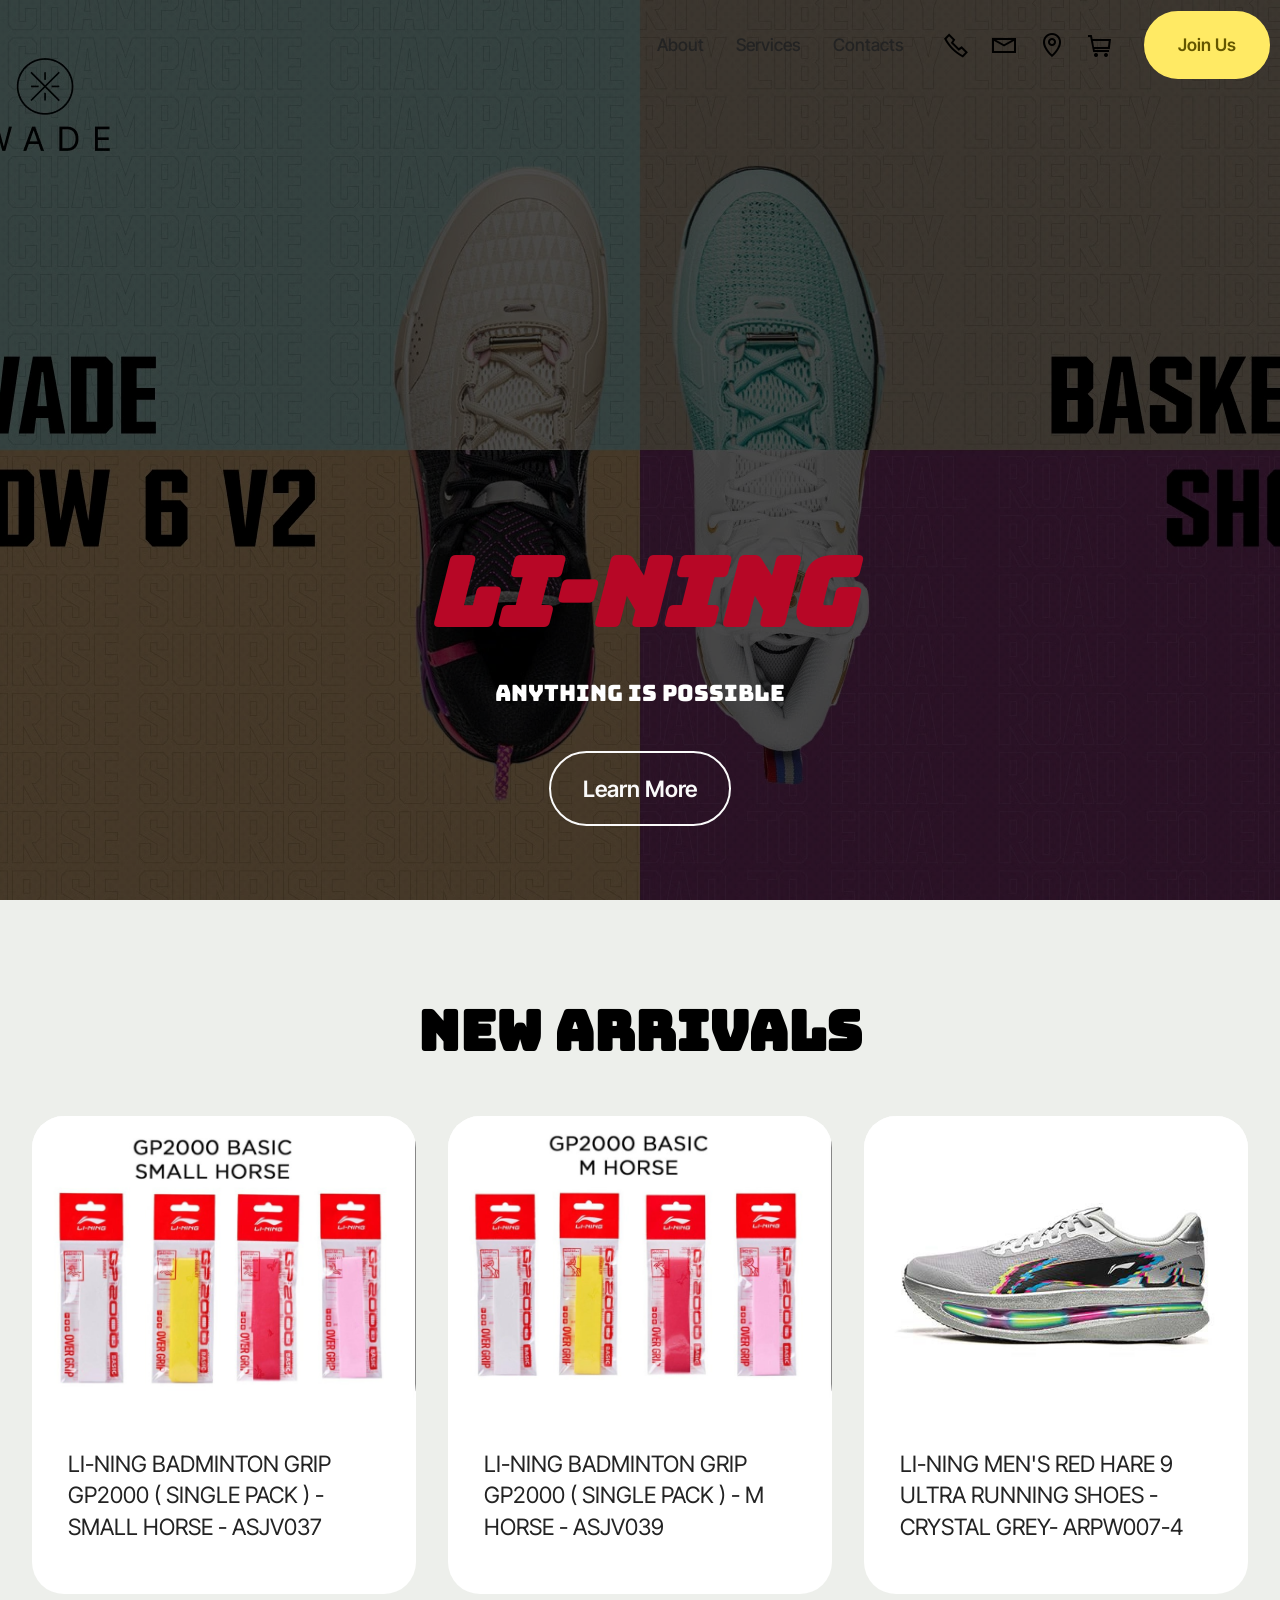
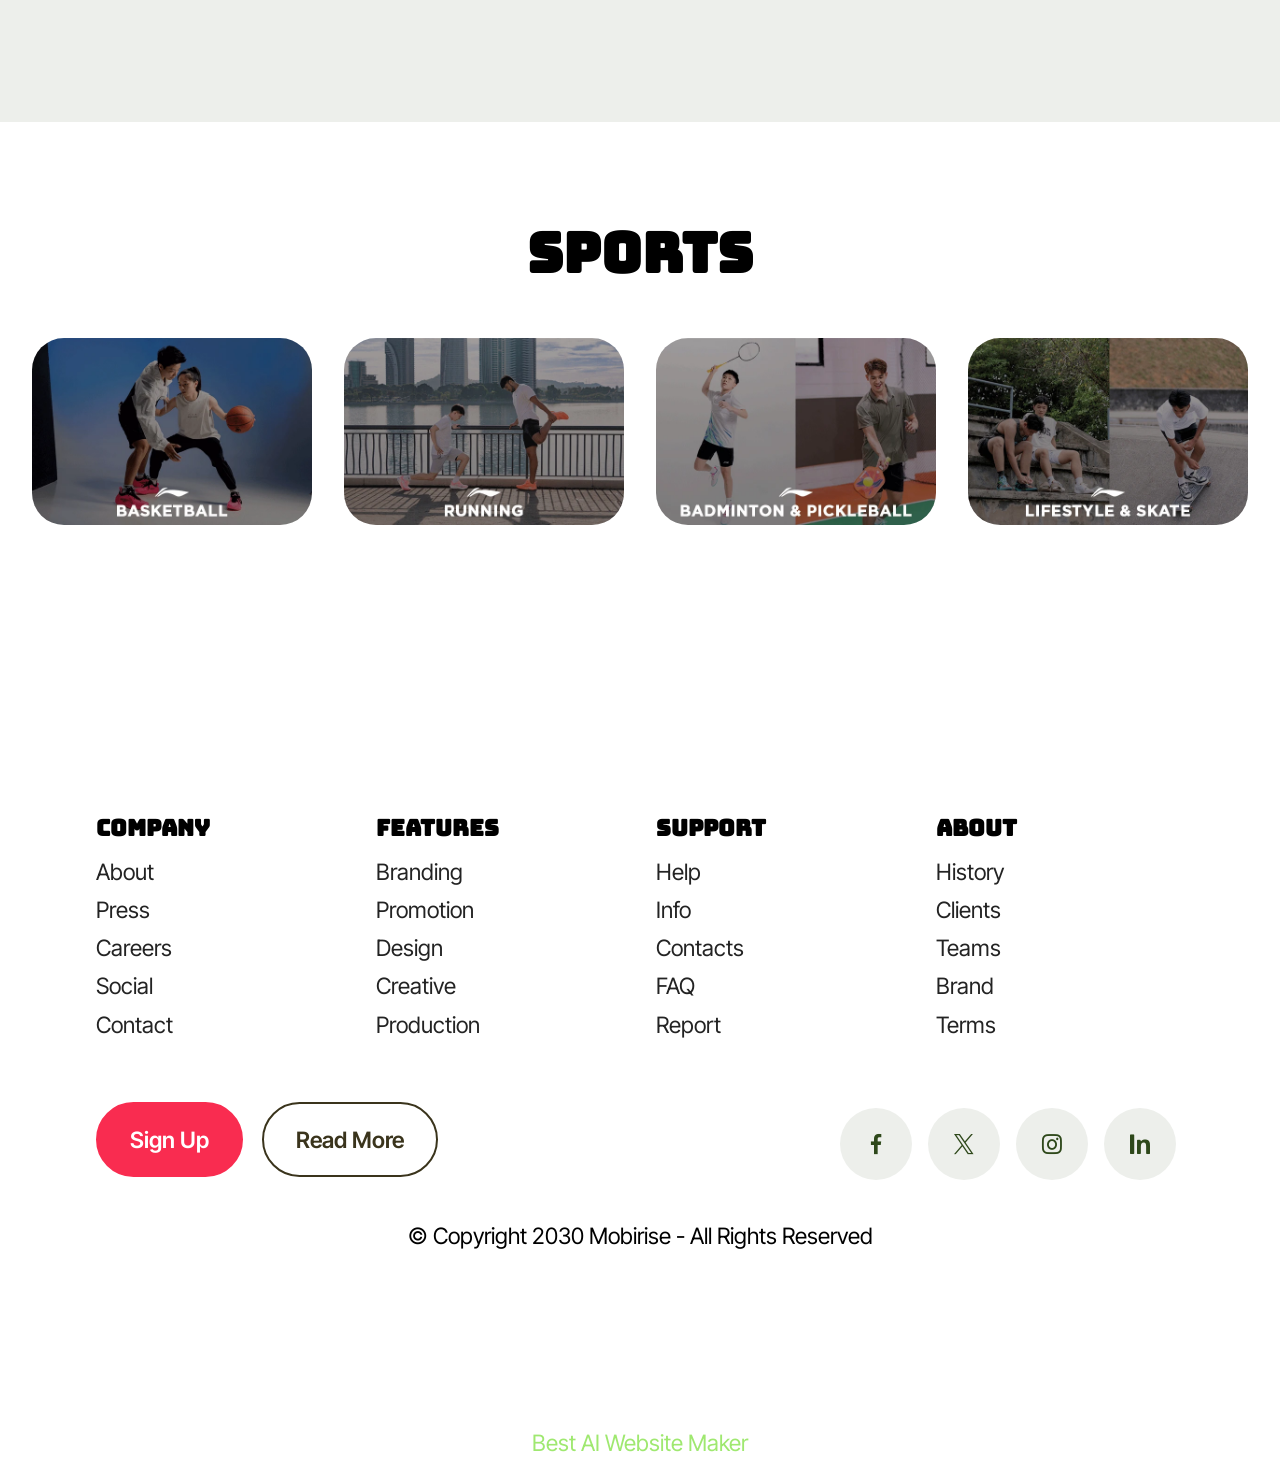
==== index.html @ c65bd8d4 "create github pages" ====
<!DOCTYPE html>
<html  >
<head>
  <!-- Site made with Mobirise Website Builder v6.1.12, https://mobirise.com -->
  <meta charset="UTF-8">
  <meta http-equiv="X-UA-Compatible" content="IE=edge">
  <meta name="generator" content="Mobirise v6.1.12, mobirise.com">
  <meta name="viewport" content="width=device-width, initial-scale=1, minimum-scale=1">
  <link rel="shortcut icon" href="assets/images/logo.png" type="image/x-icon">
  <meta name="description" content="">
  
  
  <title>Home</title>
  <link rel="stylesheet" href="assets/web/assets/mobirise-icons2/mobirise2.css">
  <link rel="stylesheet" href="assets/bootstrap/css/bootstrap.min.css">
  <link rel="stylesheet" href="assets/parallax/jarallax.css">
  <link rel="stylesheet" href="assets/dropdown/css/style.css">
  <link rel="stylesheet" href="assets/socicon/css/styles.css">
  <link rel="stylesheet" href="assets/theme/css/style.css">
  <link rel="preload" href="https://fonts.googleapis.com/css?family=Bungee:400&display=swap" as="style" onload="this.onload=null;this.rel='stylesheet'">
  <noscript><link rel="stylesheet" href="https://fonts.googleapis.com/css?family=Bungee:400&display=swap"></noscript>
  <link rel="preload" href="https://fonts.googleapis.com/css?family=Inter+Tight:100,200,300,400,500,600,700,800,900,100i,200i,300i,400i,500i,600i,700i,800i,900i&display=swap" as="style" onload="this.onload=null;this.rel='stylesheet'">
  <noscript><link rel="stylesheet" href="https://fonts.googleapis.com/css?family=Inter+Tight:100,200,300,400,500,600,700,800,900,100i,200i,300i,400i,500i,600i,700i,800i,900i&display=swap"></noscript>
  <link rel="preload" as="style" href="assets/mobirise/css/mbr-additional.css?v=dRQmTv"><link rel="stylesheet" href="assets/mobirise/css/mbr-additional.css?v=dRQmTv" type="text/css">

  
  
  
</head>
<body>
  
  <section data-bs-version="5.1" class="menu menu6 cid-vfYLcblQ9S" once="menu" id="menu06-3">
	

	<nav class="navbar navbar-dropdown opacityScroll navbar-fixed-top navbar-expand-lg">
		<div class="container">
			<div class="navbar-brand">
				
				
			</div>
			<button class="navbar-toggler" type="button" data-toggle="collapse" data-bs-toggle="collapse" data-target="#navbarSupportedContent" data-bs-target="#navbarSupportedContent" aria-controls="navbarNavAltMarkup" aria-expanded="false" aria-label="Toggle navigation">
				<div class="hamburger">
					<span></span>
					<span></span>
					<span></span>
					<span></span>
				</div>
			</button>
			<div class="collapse navbar-collapse opacityScroll" id="navbarSupportedContent">
				<ul class="navbar-nav nav-dropdown navbar-nav-top-padding" data-app-modern-menu="true">
					<li class="nav-item">
						<a class="nav-link link text-black display-4" href="https://mobiri.se">About</a>
					</li>
					<li class="nav-item">
						<a class="nav-link link text-black display-4" href="https://mobiri.se" aria-expanded="false">Services</a>
					</li>
					<li class="nav-item">
						<a class="nav-link link text-black display-4" href="https://mobiri.se">Contacts</a>
					</li>
				</ul>
				<div class="icons-menu">
					<a class="iconfont-wrapper" href="https://mobiri.se">
						<span class="p-2 mbr-iconfont mobi-mbri-phone mobi-mbri"></span>
					</a>
					<a class="iconfont-wrapper" href="https://mobiri.se">
						<span class="p-2 mbr-iconfont mobi-mbri-letter mobi-mbri"></span>
					</a>
					<a class="iconfont-wrapper" href="https://mobiri.se">
						<span class="p-2 mbr-iconfont mobi-mbri-map-pin mobi-mbri"></span>
					</a>
					<a class="iconfont-wrapper" href="https://mobiri.se">
						<span class="p-2 mbr-iconfont mobi-mbri-shopping-cart mobi-mbri"></span>
					</a>
				</div>
				<div class="navbar-buttons mbr-section-btn"><a class="btn btn-danger display-4" href="https://mobiri.se">Join Us</a></div>
			</div>
		</div>
	</nav>
</section>

<section data-bs-version="5.1" class="header16 cid-vfYI14UasF mbr-fullscreen mbr-parallax-background" id="header17-0">
  
  <div class="mbr-overlay" style="opacity: 0.7; background-color: rgb(0, 0, 0);"></div>
  <div class="container-fluid">
    <div class="row">
      <div class="content-wrap col-12 col-md-12">
        <h1 class="mbr-section-title mbr-fonts-style mbr-white mb-4 display-1"><em><strong>LI-NING</strong></em></h1>
        
        <p class="mbr-fonts-style mbr-text mbr-white mb-4 display-5">Anything is possible</p>
        <div class="mbr-section-btn"><a class="btn btn-white-outline display-7" href="https://mobiri.se">Learn More</a></div>
      </div>
    </div>
  </div>
</section>

<section data-bs-version="5.1" class="features4 start cid-vfZdshtJ9T" id="features04-4">
	
	
	<div class="container">
		<div class="row justify-content-center">
			<div class="col-12 content-head">
				<div class="mbr-section-head mb-5">
					<h4 class="mbr-section-title mbr-fonts-style align-center mb-0 display-2"><strong>NEW ARRIVALS</strong></h4>
					
					
				</div>
			</div>
		</div>
		<div class="row">
			<div class="item features-image col-12 col-md-6 col-lg-4">
				<div class="item-wrapper">
					<div class="item-img">
						<img src="assets/images/6391079457518000005b15d-815x815.jpeg" alt="Mobirise Website Builder">
					</div>
					<div class="item-content">
						
						<p class="mbr-text mbr-fonts-style display-7">LI-NING BADMINTON GRIP GP2000 ( SINGLE PACK ) - SMALL HORSE - ASJV037</p>
						
					</div>

				</div>
			</div>
			<div class="item features-image col-12 col-md-6 col-lg-4">
				<div class="item-wrapper">
					<div class="item-img">
						<img src="assets/images/6391079455326000005b15d-815x815.jpeg" alt="Mobirise Website Builder">
					</div>
					<div class="item-content">
						
						<p class="mbr-text mbr-fonts-style display-7">LI-NING BADMINTON GRIP GP2000 ( SINGLE PACK ) - M HORSE - ASJV039</p>
						
					</div>
				</div>
			</div>
			<div class="item features-image col-12 col-md-6 col-lg-4">
				<div class="item-wrapper">
					<div class="item-img">
						<img src="assets/images/6391080568915700005b15d-500x500.jpg" alt="Mobirise Website Builder">
					</div>
					<div class="item-content">
						
						<p class="mbr-text mbr-fonts-style display-7">LI-NING MEN'S RED HARE 9 ULTRA RUNNING SHOES - CRYSTAL GREY- ARPW007-4<br>
						</p>
						
					</div>
				</div>
			</div>
		</div>
	</div>
</section>

<section data-bs-version="5.1" class="gallery3 cid-vg4DQjIzgQ" id="gallery03-7">
    
    
    <div class="container-fluid">
      <div class="row justify-content-center">
        <div class="col-12 content-head">
          <div class="mbr-section-head mb-5">
            <h4 class="mbr-section-title mbr-fonts-style align-center mb-0 display-2"><strong>Sports</strong></h4>
            
          </div>
        </div>
      </div>
      <div class="row">
        <div class="item features-image col-12 col-md-6 col-lg-3 active">
          <div class="item-wrapper">
            <div class="item-img">
              <img src="assets/images/2dc4f39b-7347-4b50-b246-dcd4c14301bf-1774509589-yprwf3p2jn-m-600x4001.webp" alt="Mobirise Website Builder" title="" data-slide-to="0" data-bs-slide-to="0">
            </div>
            
          </div>
        </div>
        <div class="item features-image col-12 col-md-6 col-lg-3">
          <div class="item-wrapper">
            <div class="item-img">
              <img src="assets/images/2dc4f39b-7347-4b50-b246-dcd4c14301bf-1774509595-66jc3ktlme-m-600x4001.webp" alt="Mobirise Website Builder" title="" data-slide-to="1" data-bs-slide-to="1">
            </div>
            
          </div>
        </div>
        
        <div class="item features-image col-12 col-md-6 col-lg-3">
          <div class="item-wrapper">
            <div class="item-img">
              <img src="assets/images/2dc4f39b-7347-4b50-b246-dcd4c14301bf-1775027516-rmx4h6afxj-m-600x4001.webp" alt="Mobirise Website Builder" title="" data-slide-to="2" data-bs-slide-to="2">
            </div>
            
          </div>
        </div><div class="item features-image col-12 col-md-6 col-lg-3">
          <div class="item-wrapper">
            <div class="item-img">
              <img src="assets/images/2dc4f39b-7347-4b50-b246-dcd4c14301bf-1774509214-nkugqv191w-m-600x4001.webp" alt="Mobirise Website Builder" title="" data-slide-to="3" data-bs-slide-to="3">
            </div>
            
          </div>
        </div>
      </div>
    </div>
  </section>

<section data-bs-version="5.1" class="footer1 cid-vg4FMo0vnL" once="footers" id="footer01-b">
	

	
	
	<div class="container">
		<div class="row mbr-white">
			<div class="col-12 col-md-6 col-lg-3">
				<h5 class="mbr-section-subtitle mbr-fonts-style mb-2 display-5">
					<strong>Company</strong>
				</h5>
				<ul class="list mbr-fonts-style display-7">
					<li class="mbr-text item-wrap">About</li>
					<li class="mbr-text item-wrap">Press</li>
					<li class="mbr-text item-wrap">Careers</li>
					<li class="mbr-text item-wrap">Social</li>
					<li class="mbr-text item-wrap">Contact</li>
				</ul>
			</div>
			<div class="col-12 col-md-6 col-lg-3">
				<h5 class="mbr-section-subtitle mbr-fonts-style mb-2 display-5">
					<strong>Features</strong>
				</h5>
				<ul class="list mbr-fonts-style display-7">
					<li class="mbr-text item-wrap">Branding</li>
					<li class="mbr-text item-wrap">Promotion</li>
					<li class="mbr-text item-wrap">Design</li>
					<li class="mbr-text item-wrap">Creative</li>
					<li class="mbr-text item-wrap">Production</li>
				</ul>
			</div>
			<div class="col-12 col-md-6 col-lg-3">
				<h5 class="mbr-section-subtitle mbr-fonts-style mb-2 display-5">
					<strong>Support</strong>
				</h5>
				<ul class="list mbr-fonts-style display-7">
					<li class="mbr-text item-wrap">Help</li>
					<li class="mbr-text item-wrap">Info</li>
					<li class="mbr-text item-wrap">Contacts</li>
					<li class="mbr-text item-wrap">FAQ</li>
					<li class="mbr-text item-wrap">Report</li>
				</ul>
			</div>
			<div class="col-12 col-md-6 col-lg-3">
				<h5 class="mbr-section-subtitle mbr-fonts-style mb-2 display-5">
					<strong>About</strong>
				</h5>
				<ul class="list mbr-fonts-style display-7">
					<li class="mbr-text item-wrap">History</li>
					<li class="mbr-text item-wrap">Clients</li>
					<li class="mbr-text item-wrap">Teams</li>
					<li class="mbr-text item-wrap">Brand</li>
					<li class="mbr-text item-wrap">Terms</li>
				</ul>
			</div>
			<div class="col-12 mt-5 footer-col">
				<div class="mbr-section-btn align-left"><a class="btn btn-info display-7" href="https://mobiri.se">Sign Up</a>
					<a class="btn btn-success-outline display-7" href="https://mobiri.se">Read More</a></div>

				<div class="social-row mt-2 display-7">
					<div class="soc-item">
						<a href="https://mobiri.se/">
							<span class="mbr-iconfont socicon socicon-facebook"></span>
						</a>
					</div>
					<div class="soc-item">
						<a href="https://mobiri.se/">
							<span class="mbr-iconfont socicon socicon-twitter"></span>
						</a>
					</div>
					<div class="soc-item">
						<a href="https://mobiri.se/">
							<span class="mbr-iconfont socicon socicon-instagram"></span>
						</a>
					</div>
					<div class="soc-item">
						<a href="https://mobiri.se/">
							<span class="mbr-iconfont socicon-logmein socicon"></span>
						</a>
					</div>
				</div>
			</div>
			<div class="col-12 mt-4">
				<p class="mbr-text mb-0 mbr-fonts-style copyright align-center display-7">
					© Copyright 2030 Mobirise - All Rights Reserved
				</p>
			</div>
		</div>
	</div>
</section><section class="display-7" style="padding: 0;align-items: center;justify-content: center;flex-wrap: wrap;    align-content: center;display: flex;position: relative;height: 4rem;"><a href="https://mobiri.se/4654932" style="flex: 1 1;height: 4rem;position: absolute;width: 100%;z-index: 1;"><img alt="" style="height: 4rem;" src="[data-uri]"></a><p style="margin: 0;text-align: center;" class="display-7">&#8204;</p><a style="z-index:1" href="https://mobirise.com/builder/ai-website-maker.html">Best AI Website Maker</a></section><script src="assets/bootstrap/js/bootstrap.bundle.min.js"></script>  <script src="assets/parallax/jarallax.js"></script>  <script src="assets/smoothscroll/smooth-scroll.js"></script>  <script src="assets/ytplayer/index.js"></script>  <script src="assets/dropdown/js/navbar-dropdown.js"></script>  <script src="assets/theme/js/script.js"></script>  
  
  
</body>
</html>
---- assets/web/assets/mobirise-icons2/mobirise2.css ----
@font-face {
  font-family: 'Moririse2';
  font-display: swap;
  src:  url('mobirise2.eot?f2bix4');
  src:  url('mobirise2.eot?f2bix4#iefix') format('embedded-opentype'),
    url('mobirise2.woff2?f2bix4') format('woff2'),
    url('mobirise2.woff?f2bix4') format('woff'),
    url('mobirise2.ttf?f2bix4') format('truetype'),
    url('mobirise2.svg?f2bix4#mobirise2') format('svg');
  font-weight: normal;
  font-style: normal;
}

[class^="mobi-"], [class*=" mobi-"] {
  /* use !important to prevent issues with browser extensions that change fonts */
  font-family: 'Moririse2' !important;
  speak: none;
  font-style: normal;
  font-weight: normal;
  font-variant: normal;
  text-transform: none;
  line-height: 1;

  /* Better Font Rendering =========== */
  -webkit-font-smoothing: antialiased;
  -moz-osx-font-smoothing: grayscale;
}

.mobi-mbri-add-submenu:before {
  content: "\e900";
}
.mobi-mbri-alert:before {
  content: "\e901";
}
.mobi-mbri-align-center:before {
  content: "\e902";
}
.mobi-mbri-align-justify:before {
  content: "\e903";
}
.mobi-mbri-align-left:before {
  content: "\e904";
}
.mobi-mbri-align-right:before {
  content: "\e905";
}
.mobi-mbri-android:before {
  content: "\e906";
}
.mobi-mbri-apple:before {
  content: "\e907";
}
.mobi-mbri-arrow-down:before {
  content: "\e908";
}
.mobi-mbri-arrow-next:before {
  content: "\e909";
}
.mobi-mbri-arrow-prev:before {
  content: "\e90a";
}
.mobi-mbri-arrow-up:before {
  content: "\e90b";
}
.mobi-mbri-bold:before {
  content: "\e90c";
}
.mobi-mbri-bookmark:before {
  content: "\e90d";
}
.mobi-mbri-bootstrap:before {
  content: "\e90e";
}
.mobi-mbri-briefcase:before {
  content: "\e90f";
}
.mobi-mbri-browse:before {
  content: "\e910";
}
.mobi-mbri-bulleted-list:before {
  content: "\e911";
}
.mobi-mbri-calendar:before {
  content: "\e912";
}
.mobi-mbri-camera:before {
  content: "\e913";
}
.mobi-mbri-cart-add:before {
  content: "\e914";
}
.mobi-mbri-cart-full:before {
  content: "\e915";
}
.mobi-mbri-cash:before {
  content: "\e916";
}
.mobi-mbri-change-style:before {
  content: "\e917";
}
.mobi-mbri-chat:before {
  content: "\e918";
}
.mobi-mbri-clock:before {
  content: "\e919";
}
.mobi-mbri-close:before {
  content: "\e91a";
}
.mobi-mbri-cloud:before {
  content: "\e91b";
}
.mobi-mbri-code:before {
  content: "\e91c";
}
.mobi-mbri-contact-form:before {
  content: "\e91d";
}
.mobi-mbri-credit-card:before {
  content: "\e91e";
}
.mobi-mbri-cursor-click:before {
  content: "\e91f";
}
.mobi-mbri-cust-feedback:before {
  content: "\e920";
}
.mobi-mbri-database:before {
  content: "\e921";
}
.mobi-mbri-delivery:before {
  content: "\e922";
}
.mobi-mbri-desktop:before {
  content: "\e923";
}
.mobi-mbri-devices:before {
  content: "\e924";
}
.mobi-mbri-down:before {
  content: "\e925";
}
.mobi-mbri-download-2:before {
  content: "\e926";
}
.mobi-mbri-download:before {
  content: "\e927";
}
.mobi-mbri-drag-n-drop-2:before {
  content: "\e928";
}
.mobi-mbri-drag-n-drop:before {
  content: "\e929";
}
.mobi-mbri-edit-2:before {
  content: "\e92a";
}
.mobi-mbri-edit:before {
  content: "\e92b";
}
.mobi-mbri-error:before {
  content: "\e92c";
}
.mobi-mbri-extension:before {
  content: "\e92d";
}
.mobi-mbri-features:before {
  content: "\e92e";
}
.mobi-mbri-file:before {
  content: "\e92f";
}
.mobi-mbri-flag:before {
  content: "\e930";
}
.mobi-mbri-folder:before {
  content: "\e931";
}
.mobi-mbri-gift:before {
  content: "\e932";
}
.mobi-mbri-github:before {
  content: "\e933";
}
.mobi-mbri-globe-2:before {
  content: "\e934";
}
.mobi-mbri-globe:before {
  content: "\e935";
}
.mobi-mbri-growing-chart:before {
  content: "\e936";
}
.mobi-mbri-hearth:before {
  content: "\e937";
}
.mobi-mbri-help:before {
  content: "\e938";
}
.mobi-mbri-home:before {
  content: "\e939";
}
.mobi-mbri-hot-cup:before {
  content: "\e93a";
}
.mobi-mbri-idea:before {
  content: "\e93b";
}
.mobi-mbri-image-gallery:before {
  content: "\e93c";
}
.mobi-mbri-image-slider:before {
  content: "\e93d";
}
.mobi-mbri-info:before {
  content: "\e93e";
}
.mobi-mbri-italic:before {
  content: "\e93f";
}
.mobi-mbri-key:before {
  content: "\e940";
}
.mobi-mbri-laptop:before {
  content: "\e941";
}
.mobi-mbri-layers:before {
  content: "\e942";
}
.mobi-mbri-left-right:before {
  content: "\e943";
}
.mobi-mbri-left:before {
  content: "\e944";
}
.mobi-mbri-letter:before {
  content: "\e945";
}
.mobi-mbri-like:before {
  content: "\e946";
}
.mobi-mbri-link:before {
  content: "\e947";
}
.mobi-mbri-lock:before {
  content: "\e948";
}
.mobi-mbri-login:before {
  content: "\e949";
}
.mobi-mbri-logout:before {
  content: "\e94a";
}
.mobi-mbri-magic-stick:before {
  content: "\e94b";
}
.mobi-mbri-map-pin:before {
  content: "\e94c";
}
.mobi-mbri-menu:before {
  content: "\e94d";
}
.mobi-mbri-mobile-2:before {
  content: "\e94e";
}
.mobi-mbri-mobile-horizontal:before {
  content: "\e94f";
}
.mobi-mbri-mobile:before {
  content: "\e950";
}
.mobi-mbri-mobirise:before {
  content: "\e951";
}
.mobi-mbri-more-horizontal:before {
  content: "\e952";
}
.mobi-mbri-more-vertical:before {
  content: "\e953";
}
.mobi-mbri-music:before {
  content: "\e954";
}
.mobi-mbri-new-file:before {
  content: "\e955";
}
.mobi-mbri-numbered-list:before {
  content: "\e956";
}
.mobi-mbri-opened-folder:before {
  content: "\e957";
}
.mobi-mbri-pages:before {
  content: "\e958";
}
.mobi-mbri-paper-plane:before {
  content: "\e959";
}
.mobi-mbri-paperclip:before {
  content: "\e95a";
}
.mobi-mbri-phone:before {
  content: "\e95b";
}
.mobi-mbri-photo:before {
  content: "\e95c";
}
.mobi-mbri-photos:before {
  content: "\e95d";
}
.mobi-mbri-pin:before {
  content: "\e95e";
}
.mobi-mbri-play:before {
  content: "\e95f";
}
.mobi-mbri-plus:before {
  content: "\e960";
}
.mobi-mbri-preview:before {
  content: "\e961";
}
.mobi-mbri-print:before {
  content: "\e962";
}
.mobi-mbri-protect:before {
  content: "\e963";
}
.mobi-mbri-question:before {
  content: "\e964";
}
.mobi-mbri-quote-left:before {
  content: "\e965";
}
.mobi-mbri-quote-right:before {
  content: "\e966";
}
.mobi-mbri-redo:before {
  content: "\e967";
}
.mobi-mbri-refresh:before {
  content: "\e968";
}
.mobi-mbri-responsive-2:before {
  content: "\e969";
}
.mobi-mbri-responsive:before {
  content: "\e96a";
}
.mobi-mbri-right:before {
  content: "\e96b";
}
.mobi-mbri-rocket:before {
  content: "\e96c";
}
.mobi-mbri-sad-face:before {
  content: "\e96d";
}
.mobi-mbri-sale:before {
  content: "\e96e";
}
.mobi-mbri-save:before {
  content: "\e96f";
}
.mobi-mbri-search:before {
  content: "\e970";
}
.mobi-mbri-setting-2:before {
  content: "\e971";
}
.mobi-mbri-setting-3:before {
  content: "\e972";
}
.mobi-mbri-setting:before {
  content: "\e973";
}
.mobi-mbri-share:before {
  content: "\e974";
}
.mobi-mbri-shopping-bag:before {
  content: "\e975";
}
.mobi-mbri-shopping-basket:before {
  content: "\e976";
}
.mobi-mbri-shopping-cart:before {
  content: "\e977";
}
.mobi-mbri-sites:before {
  content: "\e978";
}
.mobi-mbri-smile-face:before {
  content: "\e979";
}
.mobi-mbri-speed:before {
  content: "\e97a";
}
.mobi-mbri-star:before {
  content: "\e97b";
}
.mobi-mbri-success:before {
  content: "\e97c";
}
.mobi-mbri-sun:before {
  content: "\e97d";
}
.mobi-mbri-sun2:before {
  content: "\e97e";
}
.mobi-mbri-tablet-vertical:before {
  content: "\e97f";
}
.mobi-mbri-tablet:before {
  content: "\e980";
}
.mobi-mbri-target:before {
  content: "\e981";
}
.mobi-mbri-timer:before {
  content: "\e982";
}
.mobi-mbri-to-ftp:before {
  content: "\e983";
}
.mobi-mbri-to-local-drive:before {
  content: "\e984";
}
.mobi-mbri-touch-swipe:before {
  content: "\e985";
}
.mobi-mbri-touch:before {
  content: "\e986";
}
.mobi-mbri-trash:before {
  content: "\e987";
}
.mobi-mbri-underline:before {
  content: "\e988";
}
.mobi-mbri-undo:before {
  content: "\e989";
}
.mobi-mbri-unlink:before {
  content: "\e98a";
}
.mobi-mbri-unlock:before {
  content: "\e98b";
}
.mobi-mbri-up-down:before {
  content: "\e98c";
}
.mobi-mbri-up:before {
  content: "\e98d";
}
.mobi-mbri-update:before {
  content: "\e98e";
}
.mobi-mbri-upload-2:before {
  content: "\e98f";
}
.mobi-mbri-upload:before {
  content: "\e990";
}
.mobi-mbri-user-2:before {
  content: "\e991";
}
.mobi-mbri-user:before {
  content: "\e992";
}
.mobi-mbri-users:before {
  content: "\e993";
}
.mobi-mbri-video-play:before {
  content: "\e994";
}
.mobi-mbri-video:before {
  content: "\e995";
}
.mobi-mbri-watch:before {
  content: "\e996";
}
.mobi-mbri-website-theme-2:before {
  content: "\e997";
}
.mobi-mbri-website-theme:before {
  content: "\e998";
}
.mobi-mbri-wifi:before {
  content: "\e999";
}
.mobi-mbri-windows:before {
  content: "\e99a";
}
.mobi-mbri-zoom-in:before {
  content: "\e99b";
}
.mobi-mbri-zoom-out:before {
  content: "\e99c";
}
---- assets/parallax/jarallax.css ----
.jarallax {
    position: relative;
    z-index: 0;
}
.jarallax > .jarallax-img {
    position: absolute;
    object-fit: cover;
    /* support for plugin https://github.com/bfred-it/object-fit-images */
    font-family: 'object-fit: cover;';
    top: 0;
    left: 0;
    width: 100%;
    height: 100%;
    z-index: -1;
}
---- assets/dropdown/css/style.css ----
.navbar-dropdown {
  left: 0;
  padding: 0;
  position: absolute;
  right: 0;
  top: 0;
  transition: all 0.45s ease;
  z-index: 1030;
  background: #282828; }
  .navbar-dropdown .navbar-logo {
    margin-right: 0.8rem;
    transition: margin 0.3s ease-in-out;
    vertical-align: middle; }
    .navbar-dropdown .navbar-logo img {
      height: 3.125rem;
      transition: all 0.3s ease-in-out; }
    .navbar-dropdown .navbar-logo.mbr-iconfont {
      font-size: 3.125rem;
      line-height: 3.125rem; }
  .navbar-dropdown .navbar-caption {
    font-weight: 700;
    white-space: normal;
    vertical-align: -4px;
    line-height: 3.125rem !important; }
    .navbar-dropdown .navbar-caption, .navbar-dropdown .navbar-caption:hover {
      color: inherit;
      text-decoration: none; }
  .navbar-dropdown .mbr-iconfont + .navbar-caption {
    vertical-align: -1px; }
  .navbar-dropdown.navbar-fixed-top {
    position: fixed; }
  .navbar-dropdown .navbar-brand span {
    vertical-align: -4px; }
  .navbar-dropdown.bg-color.transparent {
    background: none; }
  .navbar-dropdown.navbar-short .navbar-brand {
    padding: 0.625rem 0; }
    .navbar-dropdown.navbar-short .navbar-brand span {
      vertical-align: -1px; }
  .navbar-dropdown.navbar-short .navbar-caption {
    line-height: 2.375rem !important;
    vertical-align: -2px; }
  .navbar-dropdown.navbar-short .navbar-logo {
    margin-right: 0.5rem; }
    .navbar-dropdown.navbar-short .navbar-logo img {
      height: 2.375rem; }
    .navbar-dropdown.navbar-short .navbar-logo.mbr-iconfont {
      font-size: 2.375rem;
      line-height: 2.375rem; }
  .navbar-dropdown.navbar-short .mbr-table-cell {
    height: 3.625rem; }
  .navbar-dropdown .navbar-close {
    left: 0.6875rem;
    position: fixed;
    top: 0.75rem;
    z-index: 1000; }
  .navbar-dropdown .hamburger-icon {
    content: "";
    display: inline-block;
    vertical-align: middle;
    width: 16px;
    -webkit-box-shadow: 0 -6px 0 1px #282828,0 0 0 1px #282828,0 6px 0 1px #282828;
    -moz-box-shadow: 0 -6px 0 1px #282828,0 0 0 1px #282828,0 6px 0 1px #282828;
    box-shadow: 0 -6px 0 1px #282828,0 0 0 1px #282828,0 6px 0 1px #282828; }

.dropdown-menu .dropdown-toggle[data-toggle="dropdown-submenu"]::after {
  border-bottom: 0.35em solid transparent;
  border-left: 0.35em solid;
  border-right: 0;
  border-top: 0.35em solid transparent;
  margin-left: 0.3rem; }

.dropdown-menu .dropdown-item:focus {
  outline: 0; }

.nav-dropdown {
  font-size: 0.75rem;
  font-weight: 500;
  height: auto !important; }
  .nav-dropdown .nav-btn {
    padding-left: 1rem; }
  .nav-dropdown .link {
    margin: .667em 1.667em;
    font-weight: 500;
    padding: 0;
    transition: color .2s ease-in-out; }
    .nav-dropdown .link.dropdown-toggle {
      margin-right: 2.583em; }
      .nav-dropdown .link.dropdown-toggle::after {
        margin-left: .25rem;
        border-top: 0.35em solid;
        border-right: 0.35em solid transparent;
        border-left: 0.35em solid transparent;
        border-bottom: 0; }
      .nav-dropdown .link.dropdown-toggle[aria-expanded="true"] {
        margin: 0;
        padding: 0.667em 3.263em  0.667em 1.667em; }
  .nav-dropdown .link::after,
  .nav-dropdown .dropdown-item::after {
    color: inherit; }
  .nav-dropdown .btn {
    font-size: 0.75rem;
    font-weight: 700;
    letter-spacing: 0;
    margin-bottom: 0;
    padding-left: 1.25rem;
    padding-right: 1.25rem; }
  .nav-dropdown .dropdown-menu {
    border-radius: 0;
    border: 0;
    left: 0;
    margin: 0;
    padding-bottom: 1.25rem;
    padding-top: 1.25rem;
    position: relative; }
  .nav-dropdown .dropdown-submenu {
    margin-left: 0.125rem;
    top: 0; }
  .nav-dropdown .dropdown-item {
    font-weight: 500;
    line-height: 2;
    padding: 0.3846em 4.615em 0.3846em 1.5385em;
    position: relative;
    transition: color .2s ease-in-out, background-color .2s ease-in-out; }
    .nav-dropdown .dropdown-item::after {
      margin-top: -0.3077em;
      position: absolute;
      right: 1.1538em;
      top: 50%; }
    .nav-dropdown .dropdown-item:focus, .nav-dropdown .dropdown-item:hover {
      background: none; }

@media (max-width: 767px) {
  .nav-dropdown.navbar-toggleable-sm {
    bottom: 0;
    display: none;
    left: 0;
    overflow-x: hidden;
    position: fixed;
    top: 0;
    transform: translateX(-100%);
    -ms-transform: translateX(-100%);
    -webkit-transform: translateX(-100%);
    width: 18.75rem;
    z-index: 999; } }
.nav-dropdown.navbar-toggleable-xl {
  bottom: 0;
  display: none;
  left: 0;
  overflow-x: hidden;
  position: fixed;
  top: 0;
  transform: translateX(-100%);
  -ms-transform: translateX(-100%);
  -webkit-transform: translateX(-100%);
  width: 18.75rem;
  z-index: 999; }

.nav-dropdown-sm {
  display: block !important;
  overflow-x: hidden;
  overflow: auto;
  padding-top: 3.875rem; }
  .nav-dropdown-sm::after {
    content: "";
    display: block;
    height: 3rem;
    width: 100%; }
  .nav-dropdown-sm.collapse.in ~ .navbar-close {
    display: block !important; }
  .nav-dropdown-sm.collapsing, .nav-dropdown-sm.collapse.in {
    transform: translateX(0);
    -ms-transform: translateX(0);
    -webkit-transform: translateX(0);
    transition: all 0.25s ease-out;
    -webkit-transition: all 0.25s ease-out;
    background: #282828; }
  .nav-dropdown-sm.collapsing[aria-expanded="false"] {
    transform: translateX(-100%);
    -ms-transform: translateX(-100%);
    -webkit-transform: translateX(-100%); }
  .nav-dropdown-sm .nav-item {
    display: block;
    margin-left: 0 !important;
    padding-left: 0; }
  .nav-dropdown-sm .link,
  .nav-dropdown-sm .dropdown-item {
    border-top: 1px dotted rgba(255, 255, 255, 0.1);
    font-size: 0.8125rem;
    line-height: 1.6;
    margin: 0 !important;
    padding: 0.875rem 2.4rem 0.875rem 1.5625rem !important;
    position: relative;
    white-space: normal; }
    .nav-dropdown-sm .link:focus, .nav-dropdown-sm .link:hover,
    .nav-dropdown-sm .dropdown-item:focus,
    .nav-dropdown-sm .dropdown-item:hover {
      background: rgba(0, 0, 0, 0.2) !important;
      color: #c0a375; }
  .nav-dropdown-sm .nav-btn {
    position: relative;
    padding: 1.5625rem 1.5625rem 0 1.5625rem; }
    .nav-dropdown-sm .nav-btn::before {
      border-top: 1px dotted rgba(255, 255, 255, 0.1);
      content: "";
      left: 0;
      position: absolute;
      top: 0;
      width: 100%; }
    .nav-dropdown-sm .nav-btn + .nav-btn {
      padding-top: 0.625rem; }
      .nav-dropdown-sm .nav-btn + .nav-btn::before {
        display: none; }
  .nav-dropdown-sm .btn {
    padding: 0.625rem 0; }
  .nav-dropdown-sm .dropdown-toggle[data-toggle="dropdown-submenu"]::after {
    margin-left: .25rem;
    border-top: 0.35em solid;
    border-right: 0.35em solid transparent;
    border-left: 0.35em solid transparent;
    border-bottom: 0; }
  .nav-dropdown-sm .dropdown-toggle[data-toggle="dropdown-submenu"][aria-expanded="true"]::after {
    border-top: 0;
    border-right: 0.35em solid transparent;
    border-left: 0.35em solid transparent;
    border-bottom: 0.35em solid; }
  .nav-dropdown-sm .dropdown-menu {
    margin: 0;
    padding: 0;
    position: relative;
    top: 0;
    left: 0;
    width: 100%;
    border: 0;
    float: none;
    border-radius: 0;
    background: none; }
  .nav-dropdown-sm .dropdown-submenu {
    left: 100%;
    margin-left: 0.125rem;
    margin-top: -1.25rem;
    top: 0; }

.navbar-toggleable-sm .nav-dropdown .dropdown-menu {
  position: absolute; }

.navbar-toggleable-sm .nav-dropdown .dropdown-submenu {
  left: 100%;
  margin-left: 0.125rem;
  margin-top: -1.25rem;
  top: 0; }

.navbar-toggleable-sm.opened .nav-dropdown .dropdown-menu {
  position: relative; }

.navbar-toggleable-sm.opened .nav-dropdown .dropdown-submenu {
  left: 0;
  margin-left: 00rem;
  margin-top: 0rem;
  top: 0; }

.is-builder .nav-dropdown.collapsing {
  transition: none !important; }
---- assets/socicon/css/styles.css ----
@charset "UTF-8";

@font-face {
  font-family: 'Socicon';
  src:  url('../fonts/socicon.eot');
  src:  url('../fonts/socicon.eot?#iefix') format('embedded-opentype'),
    url('../fonts/socicon.woff2') format('woff2'),
    url('../fonts/socicon.ttf') format('truetype'),
    url('../fonts/socicon.woff') format('woff'),
    url('../fonts/socicon.svg#socicon') format('svg');
  font-weight: normal;
  font-style: normal;
  font-display: swap;
}

[data-icon]:before {
  font-family: "socicon" !important;
  content: attr(data-icon);
  font-style: normal !important;
  font-weight: normal !important;
  font-variant: normal !important;
  text-transform: none !important;
  speak: none;
  line-height: 1;
  -webkit-font-smoothing: antialiased;
  -moz-osx-font-smoothing: grayscale;
}

[class^="socicon-"], [class*=" socicon-"] {
  /* use !important to prevent issues with browser extensions that change fonts */
  font-family: 'Socicon' !important;
  speak: none;
  font-style: normal;
  font-weight: normal;
  font-variant: normal;
  text-transform: none;
  line-height: 1;

  /* Better Font Rendering =========== */
  -webkit-font-smoothing: antialiased;
  -moz-osx-font-smoothing: grayscale;
}

.socicon-500px:before {
  content: "\e000";
}
.socicon-8tracks:before {
  content: "\e001";
}
.socicon-airbnb:before {
  content: "\e002";
}
.socicon-alliance:before {
  content: "\e003";
}
.socicon-amazon:before {
  content: "\e004";
}
.socicon-amplement:before {
  content: "\e005";
}
.socicon-android:before {
  content: "\e006";
}
.socicon-angellist:before {
  content: "\e007";
}
.socicon-apple:before {
  content: "\e008";
}
.socicon-appnet:before {
  content: "\e009";
}
.socicon-baidu:before {
  content: "\e00a";
}
.socicon-bandcamp:before {
  content: "\e00b";
}
.socicon-battlenet:before {
  content: "\e00c";
}
.socicon-mixer:before {
  content: "\e00d";
}
.socicon-bebee:before {
  content: "\e00e";
}
.socicon-bebo:before {
  content: "\e00f";
}
.socicon-behance:before {
  content: "\e010";
}
.socicon-blizzard:before {
  content: "\e011";
}
.socicon-blogger:before {
  content: "\e012";
}
.socicon-buffer:before {
  content: "\e013";
}
.socicon-chrome:before {
  content: "\e014";
}
.socicon-coderwall:before {
  content: "\e015";
}
.socicon-curse:before {
  content: "\e016";
}
.socicon-dailymotion:before {
  content: "\e017";
}
.socicon-deezer:before {
  content: "\e018";
}
.socicon-delicious:before {
  content: "\e019";
}
.socicon-deviantart:before {
  content: "\e01a";
}
.socicon-diablo:before {
  content: "\e01b";
}
.socicon-digg:before {
  content: "\e01c";
}
.socicon-discord:before {
  content: "\e01d";
}
.socicon-disqus:before {
  content: "\e01e";
}
.socicon-douban:before {
  content: "\e01f";
}
.socicon-draugiem:before {
  content: "\e020";
}
.socicon-dribbble:before {
  content: "\e021";
}
.socicon-drupal:before {
  content: "\e022";
}
.socicon-ebay:before {
  content: "\e023";
}
.socicon-ello:before {
  content: "\e024";
}
.socicon-endomodo:before {
  content: "\e025";
}
.socicon-envato:before {
  content: "\e026";
}
.socicon-etsy:before {
  content: "\e027";
}
.socicon-facebook:before {
  content: "\e028";
}
.socicon-feedburner:before {
  content: "\e029";
}
.socicon-filmweb:before {
  content: "\e02a";
}
.socicon-firefox:before {
  content: "\e02b";
}
.socicon-flattr:before {
  content: "\e02c";
}
.socicon-flickr:before {
  content: "\e02d";
}
.socicon-formulr:before {
  content: "\e02e";
}
.socicon-forrst:before {
  content: "\e02f";
}
.socicon-foursquare:before {
  content: "\e030";
}
.socicon-friendfeed:before {
  content: "\e031";
}
.socicon-github:before {
  content: "\e032";
}
.socicon-goodreads:before {
  content: "\e033";
}
.socicon-google:before {
  content: "\e034";
}
.socicon-googlescholar:before {
  content: "\e035";
}
.socicon-googlegroups:before {
  content: "\e036";
}
.socicon-googlephotos:before {
  content: "\e037";
}
.socicon-googleplus:before {
  content: "\e038";
}
.socicon-grooveshark:before {
  content: "\e039";
}
.socicon-hackerrank:before {
  content: "\e03a";
}
.socicon-hearthstone:before {
  content: "\e03b";
}
.socicon-hellocoton:before {
  content: "\e03c";
}
.socicon-heroes:before {
  content: "\e03d";
}
.socicon-smashcast:before {
  content: "\e03e";
}
.socicon-horde:before {
  content: "\e03f";
}
.socicon-houzz:before {
  content: "\e040";
}
.socicon-icq:before {
  content: "\e041";
}
.socicon-identica:before {
  content: "\e042";
}
.socicon-imdb:before {
  content: "\e043";
}
.socicon-instagram:before {
  content: "\e044";
}
.socicon-issuu:before {
  content: "\e045";
}
.socicon-istock:before {
  content: "\e046";
}
.socicon-itunes:before {
  content: "\e047";
}
.socicon-keybase:before {
  content: "\e048";
}
.socicon-lanyrd:before {
  content: "\e049";
}
.socicon-lastfm:before {
  content: "\e04a";
}
.socicon-line:before {
  content: "\e04b";
}
.socicon-linkedin:before {
  content: "\e04c";
}
.socicon-livejournal:before {
  content: "\e04d";
}
.socicon-lyft:before {
  content: "\e04e";
}
.socicon-macos:before {
  content: "\e04f";
}
.socicon-mail:before {
  content: "\e050";
}
.socicon-medium:before {
  content: "\e051";
}
.socicon-meetup:before {
  content: "\e052";
}
.socicon-mixcloud:before {
  content: "\e053";
}
.socicon-modelmayhem:before {
  content: "\e054";
}
.socicon-mumble:before {
  content: "\e055";
}
.socicon-myspace:before {
  content: "\e056";
}
.socicon-newsvine:before {
  content: "\e057";
}
.socicon-nintendo:before {
  content: "\e058";
}
.socicon-npm:before {
  content: "\e059";
}
.socicon-odnoklassniki:before {
  content: "\e05a";
}
.socicon-openid:before {
  content: "\e05b";
}
.socicon-opera:before {
  content: "\e05c";
}
.socicon-outlook:before {
  content: "\e05d";
}
.socicon-overwatch:before {
  content: "\e05e";
}
.socicon-patreon:before {
  content: "\e05f";
}
.socicon-paypal:before {
  content: "\e060";
}
.socicon-periscope:before {
  content: "\e061";
}
.socicon-persona:before {
  content: "\e062";
}
.socicon-pinterest:before {
  content: "\e063";
}
.socicon-play:before {
  content: "\e064";
}
.socicon-player:before {
  content: "\e065";
}
.socicon-playstation:before {
  content: "\e066";
}
.socicon-pocket:before {
  content: "\e067";
}
.socicon-qq:before {
  content: "\e068";
}
.socicon-quora:before {
  content: "\e069";
}
.socicon-raidcall:before {
  content: "\e06a";
}
.socicon-ravelry:before {
  content: "\e06b";
}
.socicon-reddit:before {
  content: "\e06c";
}
.socicon-renren:before {
  content: "\e06d";
}
.socicon-researchgate:before {
  content: "\e06e";
}
.socicon-residentadvisor:before {
  content: "\e06f";
}
.socicon-reverbnation:before {
  content: "\e070";
}
.socicon-rss:before {
  content: "\e071";
}
.socicon-sharethis:before {
  content: "\e072";
}
.socicon-skype:before {
  content: "\e073";
}
.socicon-slideshare:before {
  content: "\e074";
}
.socicon-smugmug:before {
  content: "\e075";
}
.socicon-snapchat:before {
  content: "\e076";
}
.socicon-songkick:before {
  content: "\e077";
}
.socicon-soundcloud:before {
  content: "\e078";
}
.socicon-spotify:before {
  content: "\e079";
}
.socicon-stackexchange:before {
  content: "\e07a";
}
.socicon-stackoverflow:before {
  content: "\e07b";
}
.socicon-starcraft:before {
  content: "\e07c";
}
.socicon-stayfriends:before {
  content: "\e07d";
}
.socicon-steam:before {
  content: "\e07e";
}
.socicon-storehouse:before {
  content: "\e07f";
}
.socicon-strava:before {
  content: "\e080";
}
.socicon-streamjar:before {
  content: "\e081";
}
.socicon-stumbleupon:before {
  content: "\e082";
}
.socicon-swarm:before {
  content: "\e083";
}
.socicon-teamspeak:before {
  content: "\e084";
}
.socicon-teamviewer:before {
  content: "\e085";
}
.socicon-technorati:before {
  content: "\e086";
}
.socicon-telegram:before {
  content: "\e087";
}
.socicon-tripadvisor:before {
  content: "\e088";
}
.socicon-tripit:before {
  content: "\e089";
}
.socicon-triplej:before {
  content: "\e08a";
}
.socicon-tumblr:before {
  content: "\e08b";
}
.socicon-twitch:before {
  content: "\e08c";
}
.socicon-twitter:before {
  content: "\e08d";
}
.socicon-uber:before {
  content: "\e08e";
}
.socicon-ventrilo:before {
  content: "\e08f";
}
.socicon-viadeo:before {
  content: "\e090";
}
.socicon-viber:before {
  content: "\e091";
}
.socicon-viewbug:before {
  content: "\e092";
}
.socicon-vimeo:before {
  content: "\e093";
}
.socicon-vine:before {
  content: "\e094";
}
.socicon-vkontakte:before {
  content: "\e095";
}
.socicon-warcraft:before {
  content: "\e096";
}
.socicon-wechat:before {
  content: "\e097";
}
.socicon-weibo:before {
  content: "\e098";
}
.socicon-whatsapp:before {
  content: "\e099";
}
.socicon-wikipedia:before {
  content: "\e09a";
}
.socicon-windows:before {
  content: "\e09b";
}
.socicon-wordpress:before {
  content: "\e09c";
}
.socicon-wykop:before {
  content: "\e09d";
}
.socicon-xbox:before {
  content: "\e09e";
}
.socicon-xing:before {
  content: "\e09f";
}
.socicon-yahoo:before {
  content: "\e0a0";
}
.socicon-yammer:before {
  content: "\e0a1";
}
.socicon-yandex:before {
  content: "\e0a2";
}
.socicon-yelp:before {
  content: "\e0a3";
}
.socicon-younow:before {
  content: "\e0a4";
}
.socicon-youtube:before {
  content: "\e0a5";
}
.socicon-zapier:before {
  content: "\e0a6";
}
.socicon-zerply:before {
  content: "\e0a7";
}
.socicon-zomato:before {
  content: "\e0a8";
}
.socicon-zynga:before {
  content: "\e0a9";
}
.socicon-bluesky:before {
  content: "\e0aa";
}
.socicon-threads:before {
  content: "\e0ab";
}
.socicon-spreadshirt:before {
  content: "\e901";
}
.socicon-gamejolt:before {
  content: "\e902";
}
.socicon-trello:before {
  content: "\e903";
}
.socicon-tunein:before {
  content: "\e904";
}
.socicon-bloglovin:before {
  content: "\e905";
}
.socicon-gamewisp:before {
  content: "\e906";
}
.socicon-messenger:before {
  content: "\e907";
}
.socicon-pandora:before {
  content: "\e908";
}
.socicon-augment:before {
  content: "\e909";
}
.socicon-bitbucket:before {
  content: "\e90a";
}
.socicon-fyuse:before {
  content: "\e90b";
}
.socicon-yt-gaming:before {
  content: "\e90c";
}
.socicon-sketchfab:before {
  content: "\e90d";
}
.socicon-mobcrush:before {
  content: "\e90e";
}
.socicon-microsoft:before {
  content: "\e90f";
}
.socicon-realtor:before {
  content: "\e910";
}
.socicon-tidal:before {
  content: "\e911";
}
.socicon-qobuz:before {
  content: "\e912";
}
.socicon-natgeo:before {
  content: "\e913";
}
.socicon-mastodon:before {
  content: "\e914";
}
.socicon-unsplash:before {
  content: "\e915";
}
.socicon-homeadvisor:before {
  content: "\e916";
}
.socicon-angieslist:before {
  content: "\e917";
}
.socicon-codepen:before {
  content: "\e918";
}
.socicon-slack:before {
  content: "\e919";
}
.socicon-openaigym:before {
  content: "\e91a";
}
.socicon-logmein:before {
  content: "\e91b";
}
.socicon-fiverr:before {
  content: "\e91c";
}
.socicon-gotomeeting:before {
  content: "\e91d";
}
.socicon-aliexpress:before {
  content: "\e91e";
}
.socicon-guru:before {
  content: "\e91f";
}
.socicon-appstore:before {
  content: "\e920";
}
.socicon-homes:before {
  content: "\e921";
}
.socicon-zoom:before {
  content: "\e922";
}
.socicon-alibaba:before {
  content: "\e923";
}
.socicon-craigslist:before {
  content: "\e924";
}
.socicon-wix:before {
  content: "\e925";
}
.socicon-redfin:before {
  content: "\e926";
}
.socicon-googlecalendar:before {
  content: "\e927";
}
.socicon-shopify:before {
  content: "\e928";
}
.socicon-freelancer:before {
  content: "\e929";
}
.socicon-seedrs:before {
  content: "\e92a";
}
.socicon-bing:before {
  content: "\e92b";
}
.socicon-doodle:before {
  content: "\e92c";
}
.socicon-bonanza:before {
  content: "\e92d";
}
.socicon-squarespace:before {
  content: "\e92e";
}
.socicon-toptal:before {
  content: "\e92f";
}
.socicon-gust:before {
  content: "\e930";
}
.socicon-ask:before {
  content: "\e931";
}
.socicon-trulia:before {
  content: "\e932";
}
.socicon-loomly:before {
  content: "\e933";
}
.socicon-ghost:before {
  content: "\e934";
}
.socicon-upwork:before {
  content: "\e935";
}
.socicon-fundable:before {
  content: "\e936";
}
.socicon-booking:before {
  content: "\e937";
}
.socicon-googlemaps:before {
  content: "\e938";
}
.socicon-zillow:before {
  content: "\e939";
}
.socicon-niconico:before {
  content: "\e93a";
}
.socicon-toneden:before {
  content: "\e93b";
}
.socicon-crunchbase:before {
  content: "\e93c";
}
.socicon-homefy:before {
  content: "\e93d";
}
.socicon-calendly:before {
  content: "\e93e";
}
.socicon-livemaster:before {
  content: "\e93f";
}
.socicon-udemy:before {
  content: "\e940";
}
.socicon-codered:before {
  content: "\e941";
}
.socicon-origin:before {
  content: "\e942";
}
.socicon-nextdoor:before {
  content: "\e943";
}
.socicon-portfolio:before {
  content: "\e944";
}
.socicon-instructables:before {
  content: "\e945";
}
.socicon-gitlab:before {
  content: "\e946";
}
.socicon-hackernews:before {
  content: "\e947";
}
.socicon-smashwords:before {
  content: "\e948";
}
.socicon-kobo:before {
  content: "\e949";
}
.socicon-bookbub:before {
  content: "\e94a";
}
.socicon-mailru:before {
  content: "\e94b";
}
.socicon-moddb:before {
  content: "\e94c";
}
.socicon-indiedb:before {
  content: "\e94d";
}
.socicon-traxsource:before {
  content: "\e94e";
}
.socicon-gamefor:before {
  content: "\e94f";
}
.socicon-pixiv:before {
  content: "\e950";
}
.socicon-myanimelist:before {
  content: "\e951";
}
.socicon-blackberry:before {
  content: "\e952";
}
.socicon-wickr:before {
  content: "\e953";
}
.socicon-spip:before {
  content: "\e954";
}
.socicon-napster:before {
  content: "\e955";
}
.socicon-beatport:before {
  content: "\e956";
}
.socicon-hackerone:before {
  content: "\e957";
}
.socicon-internet:before {
  content: "\e958";
}
.socicon-ubuntu:before {
  content: "\e959";
}
.socicon-artstation:before {
  content: "\e95a";
}
.socicon-invision:before {
  content: "\e95b";
}
.socicon-torial:before {
  content: "\e95c";
}
.socicon-collectorz:before {
  content: "\e95d";
}
.socicon-seenthis:before {
  content: "\e95e";
}
.socicon-googleplaymusic:before {
  content: "\e95f";
}
.socicon-debian:before {
  content: "\e960";
}
.socicon-filmfreeway:before {
  content: "\e961";
}
.socicon-gnome:before {
  content: "\e962";
}
.socicon-itchio:before {
  content: "\e963";
}
.socicon-jamendo:before {
  content: "\e964";
}
.socicon-mix:before {
  content: "\e965";
}
.socicon-sharepoint:before {
  content: "\e966";
}
.socicon-tinder:before {
  content: "\e967";
}
.socicon-windguru:before {
  content: "\e968";
}
.socicon-cdbaby:before {
  content: "\e969";
}
.socicon-elementaryos:before {
  content: "\e96a";
}
.socicon-stage32:before {
  content: "\e96b";
}
.socicon-tiktok:before {
  content: "\e96c";
}
.socicon-gitter:before {
  content: "\e96d";
}
.socicon-letterboxd:before {
  content: "\e96e";
}
.socicon-threema:before {
  content: "\e96f";
}
.socicon-splice:before {
  content: "\e970";
}
.socicon-metapop:before {
  content: "\e971";
}
.socicon-naver:before {
  content: "\e972";
}
.socicon-remote:before {
  content: "\e973";
}
.socicon-flipboard:before {
  content: "\e974";
}
.socicon-googlehangouts:before {
  content: "\e975";
}
.socicon-dlive:before {
  content: "\e976";
}
.socicon-vsco:before {
  content: "\e977";
}
.socicon-stitcher:before {
  content: "\e978";
}
.socicon-avvo:before {
  content: "\e979";
}
.socicon-redbubble:before {
  content: "\e97a";
}
.socicon-society6:before {
  content: "\e97b";
}
.socicon-zazzle:before {
  content: "\e97c";
}
.socicon-eitaa:before {
  content: "\e97d";
}
.socicon-soroush:before {
  content: "\e97e";
}
.socicon-bale:before {
  content: "\e97f";
}
---- assets/theme/css/style.css ----
@charset "UTF-8";
section {
  background-color: #ffffff;
}

body {
  font-style: normal;
  line-height: 1.5;
  font-weight: 400;
  color: #232323;
  position: relative;
}

button {
  background-color: transparent;
  border-color: transparent;
}

.embla__button,
.carousel-control {
  background-color: #edefea !important;
  opacity: 0.8 !important;
  color: #464845 !important;
  border-color: #edefea !important;
}

.carousel .close,
.modalWindow .close {
  background-color: #edefea !important;
  color: #464845 !important;
  border-color: #edefea !important;
  opacity: 0.8 !important;
}

.carousel .close:hover,
.modalWindow .close:hover {
  opacity: 1 !important;
}

.carousel-indicators li {
  background-color: #edefea !important;
  border: 2px solid #464845 !important;
}

.carousel-indicators li:hover,
.carousel-indicators li:active {
  opacity: 0.8 !important;
}

.embla__button:hover,
.carousel-control:hover {
  background-color: #edefea !important;
  opacity: 1 !important;
}

.modalWindow-video-container {
  height: 80%;
}

section,
.container,
.container-fluid {
  position: relative;
  word-wrap: break-word;
}

a.mbr-iconfont:hover {
  text-decoration: none;
}

.article .lead p,
.article .lead ul,
.article .lead ol,
.article .lead pre,
.article .lead blockquote {
  margin-bottom: 0;
}

a {
  font-style: normal;
  font-weight: 400;
  cursor: pointer;
}
a, a:hover {
  text-decoration: none;
}

.mbr-section-title {
  font-style: normal;
  line-height: 1.3;
}

.mbr-section-subtitle {
  line-height: 1.3;
}

.mbr-text {
  font-style: normal;
  line-height: 1.7;
}

h1,
h2,
h3,
h4,
h5,
h6,
.display-1,
.display-2,
.display-4,
.display-5,
.display-7,
span,
p,
a {
  line-height: 1;
  word-break: break-word;
  word-wrap: break-word;
  font-weight: 400;
}

b,
strong {
  font-weight: bold;
}

input:-webkit-autofill, input:-webkit-autofill:hover, input:-webkit-autofill:focus, input:-webkit-autofill:active {
  transition-delay: 9999s;
  -webkit-transition-property: background-color, color;
  transition-property: background-color, color;
}

textarea[type=hidden] {
  display: none;
}

section {
  background-position: 50% 50%;
  background-repeat: no-repeat;
  background-size: cover;
}
section .mbr-background-video,
section .mbr-background-video-preview {
  position: absolute;
  bottom: 0;
  left: 0;
  right: 0;
  top: 0;
}

.hidden {
  visibility: hidden;
}

.mbr-z-index20 {
  z-index: 20;
}

/*! Base colors */
.mbr-white {
  color: #ffffff;
}

.mbr-black {
  color: #111111;
}

.mbr-bg-white {
  background-color: #ffffff;
}

.mbr-bg-black {
  background-color: #000000;
}

/*! Text-aligns */
.align-left {
  text-align: left;
}

.align-center {
  text-align: center;
}

.align-right {
  text-align: right;
}

/*! Font-weight  */
.mbr-light {
  font-weight: 300;
}

.mbr-regular {
  font-weight: 400;
}

.mbr-semibold {
  font-weight: 500;
}

.mbr-bold {
  font-weight: 700;
}

/*! Media  */
.media-content {
  flex-basis: 100%;
}

.media-container-row {
  display: flex;
  flex-direction: row;
  flex-wrap: wrap;
  justify-content: center;
  align-content: center;
  align-items: start;
}
.media-container-row .media-size-item {
  width: 400px;
}

.media-container-column {
  display: flex;
  flex-direction: column;
  flex-wrap: wrap;
  justify-content: center;
  align-content: center;
  align-items: stretch;
}
.media-container-column > * {
  width: 100%;
}

@media (min-width: 992px) {
  .media-container-row {
    flex-wrap: nowrap;
  }
}
figure {
  margin-bottom: 0;
  overflow: hidden;
}

figure[mbr-media-size] {
  transition: width 0.1s;
}

img,
iframe {
  display: block;
  width: 100%;
}

.card {
  background-color: transparent;
  border: none;
}

.card-box {
  width: 100%;
}

.card-img {
  text-align: center;
  flex-shrink: 0;
  -webkit-flex-shrink: 0;
}

.media {
  max-width: 100%;
  margin: 0 auto;
}

.mbr-figure {
  align-self: center;
}

.media-container > div {
  max-width: 100%;
}

.mbr-figure img,
.card-img img {
  width: 100%;
}

@media (max-width: 991px) {
  .media-size-item {
    width: auto !important;
  }
  .media {
    width: auto;
  }
  .mbr-figure {
    width: 100% !important;
  }
}
/*! Buttons */
.mbr-section-btn {
  margin-left: -0.6rem;
  margin-right: -0.6rem;
  font-size: 0;
}

.btn {
  font-weight: 600;
  border-width: 1px;
  font-style: normal;
  margin: 0.6rem 0.6rem;
  white-space: normal;
  transition: all 0.2s ease-in-out;
  display: inline-flex;
  align-items: center;
  justify-content: center;
  word-break: break-word;
}

.btn-sm {
  font-weight: 600;
  letter-spacing: 0px;
  transition: all 0.3s ease-in-out;
}

.btn-md {
  font-weight: 600;
  letter-spacing: 0px;
  transition: all 0.3s ease-in-out;
}

.btn-lg {
  font-weight: 600;
  letter-spacing: 0px;
  transition: all 0.3s ease-in-out;
}

.btn-form {
  margin: 0;
}
.btn-form:hover {
  cursor: pointer;
}

nav .mbr-section-btn {
  margin-left: 0rem;
  margin-right: 0rem;
}

/*! Btn icon margin */
.btn .mbr-iconfont,
.btn.btn-sm .mbr-iconfont {
  order: 1;
  cursor: pointer;
  margin-left: 0.5rem;
  vertical-align: sub;
}

.btn.btn-md .mbr-iconfont,
.btn.btn-md .mbr-iconfont {
  margin-left: 0.8rem;
}

.mbr-regular {
  font-weight: 400;
}

.mbr-semibold {
  font-weight: 500;
}

.mbr-bold {
  font-weight: 700;
}

[type=submit] {
  -webkit-appearance: none;
}

/*! Full-screen */
.mbr-fullscreen .mbr-overlay {
  min-height: 100vh;
}

.mbr-fullscreen {
  display: flex;
  display: -moz-flex;
  display: -ms-flex;
  display: -o-flex;
  align-items: center;
  min-height: 100vh;
  padding-top: 3rem;
  padding-bottom: 3rem;
}

/*! Map */
.map {
  height: 25rem;
  position: relative;
}
.map iframe {
  width: 100%;
  height: 100%;
}

/*! Scroll to top arrow */
.mbr-arrow-up {
  bottom: 25px;
  right: 90px;
  position: fixed;
  text-align: right;
  z-index: 5000;
  color: #ffffff;
  font-size: 22px;
}

.mbr-arrow-up a {
  background: rgba(0, 0, 0, 0.2);
  border-radius: 50%;
  color: #fff;
  display: inline-block;
  height: 60px;
  width: 60px;
  border: 2px solid #fff;
  outline-style: none !important;
  position: relative;
  text-decoration: none;
  transition: all 0.3s ease-in-out;
  cursor: pointer;
  text-align: center;
}
.mbr-arrow-up a:hover {
  background-color: rgba(0, 0, 0, 0.4);
}
.mbr-arrow-up a i {
  line-height: 60px;
}

.mbr-arrow-up-icon {
  display: block;
  color: #fff;
}

.mbr-arrow-up-icon::before {
  content: "›";
  display: inline-block;
  font-family: serif;
  font-size: 22px;
  line-height: 1;
  font-style: normal;
  position: relative;
  top: 6px;
  left: -4px;
  transform: rotate(-90deg);
}

/*! Arrow Down */
.mbr-arrow {
  position: absolute;
  bottom: 45px;
  left: 50%;
  width: 60px;
  height: 60px;
  cursor: pointer;
  background-color: rgba(80, 80, 80, 0.5);
  border-radius: 50%;
  transform: translateX(-50%);
}
@media (max-width: 767px) {
  .mbr-arrow {
    display: none;
  }
}
.mbr-arrow > a {
  display: inline-block;
  text-decoration: none;
  outline-style: none;
  animation: arrowdown 1.7s ease-in-out infinite;
  color: #ffffff;
}
.mbr-arrow > a > i {
  position: absolute;
  top: -2px;
  left: 15px;
  font-size: 2rem;
}

#scrollToTop a i::before {
  content: "";
  position: absolute;
  display: block;
  border-bottom: 2.5px solid #fff;
  border-left: 2.5px solid #fff;
  width: 27.8%;
  height: 27.8%;
  left: 50%;
  top: 51%;
  transform: translateY(-30%) translateX(-50%) rotate(135deg);
}

@keyframes arrowdown {
  0% {
    transform: translateY(0px);
  }
  50% {
    transform: translateY(-5px);
  }
  100% {
    transform: translateY(0px);
  }
}
@media (max-width: 500px) {
  .mbr-arrow-up {
    left: 0;
    right: 0;
    text-align: center;
  }
}
/*Gradients animation*/
@keyframes gradient-animation {
  from {
    background-position: 0% 100%;
    animation-timing-function: ease-in-out;
  }
  to {
    background-position: 100% 0%;
    animation-timing-function: ease-in-out;
  }
}
.bg-gradient {
  background-size: 200% 200%;
  animation: gradient-animation 5s infinite alternate;
  -webkit-animation: gradient-animation 5s infinite alternate;
}

.menu .navbar-brand {
  display: -webkit-flex;
}
.menu .navbar-brand span {
  display: flex;
  display: -webkit-flex;
}
.menu .navbar-brand .navbar-caption-wrap {
  display: -webkit-flex;
}
.menu .navbar-brand .navbar-logo img {
  display: -webkit-flex;
  width: auto;
}
@media (min-width: 768px) and (max-width: 991px) {
  .menu .navbar-toggleable-sm .navbar-nav {
    display: -ms-flexbox;
  }
}
@media (max-width: 991px) {
  .menu .navbar-collapse {
    max-height: 93.5vh;
  }
  .menu .navbar-collapse.show {
    overflow: auto;
  }
}
@media (min-width: 992px) {
  .menu .navbar-nav.nav-dropdown {
    display: -webkit-flex;
  }
  .menu .navbar-toggleable-sm .navbar-collapse {
    display: -webkit-flex !important;
  }
  .menu .collapsed .navbar-collapse {
    max-height: 93.5vh;
  }
  .menu .collapsed .navbar-collapse.show {
    overflow: auto;
  }
}
@media (max-width: 767px) {
  .menu .navbar-collapse {
    max-height: 80vh;
  }
}

.nav-link .mbr-iconfont {
  margin-right: 0.5rem;
}

.navbar {
  display: -webkit-flex;
  -webkit-flex-wrap: wrap;
  -webkit-align-items: center;
  -webkit-justify-content: space-between;
}

.navbar-collapse {
  -webkit-flex-basis: 100%;
  -webkit-flex-grow: 1;
  -webkit-align-items: center;
}

.nav-dropdown .link {
  padding: 0.667em 1.667em !important;
  margin: 0 !important;
}

.nav {
  display: -webkit-flex;
  -webkit-flex-wrap: wrap;
}

.row {
  display: -webkit-flex;
  -webkit-flex-wrap: wrap;
}

.justify-content-center {
  -webkit-justify-content: center;
}

.form-inline {
  display: -webkit-flex;
}

.card-wrapper {
  -webkit-flex: 1;
}

.carousel-control {
  z-index: 10;
  display: -webkit-flex;
}

.carousel-controls {
  display: -webkit-flex;
}

.media {
  display: -webkit-flex;
}

.form-group:focus {
  outline: none;
}

.jq-selectbox__select {
  padding: 7px 0;
  position: relative;
}

.jq-selectbox__dropdown {
  overflow: hidden;
  border-radius: 10px;
  position: absolute;
  top: 100%;
  left: 0 !important;
  width: 100% !important;
}

.jq-selectbox__trigger-arrow {
  right: 0;
  transform: translateY(-50%);
}

.jq-selectbox li {
  padding: 1.07em 0.5em;
}

input[type=range] {
  padding-left: 0 !important;
  padding-right: 0 !important;
}

.modal-dialog,
.modal-content {
  height: 100%;
}

.modal-dialog .carousel-inner {
  height: calc(100vh - 1.75rem);
}
@media (max-width: 575px) {
  .modal-dialog .carousel-inner {
    height: calc(100vh - 1rem);
  }
}

.carousel-item {
  text-align: center;
}

.carousel-item img {
  margin: auto;
}

.navbar-toggler {
  align-self: flex-start;
  padding: 0.25rem 0.75rem;
  font-size: 1.25rem;
  line-height: 1;
  background: transparent;
  border: 1px solid transparent;
  border-radius: 0.25rem;
}

.navbar-toggler:focus,
.navbar-toggler:hover {
  text-decoration: none;
  box-shadow: none;
}

.navbar-toggler-icon {
  display: inline-block;
  width: 1.5em;
  height: 1.5em;
  vertical-align: middle;
  content: "";
  background: no-repeat center center;
  background-size: 100% 100%;
}

.navbar-toggler-left {
  position: absolute;
  left: 1rem;
}

.navbar-toggler-right {
  position: absolute;
  right: 1rem;
}

.card-img {
  width: auto;
}

.menu .navbar.collapsed:not(.beta-menu) {
  flex-direction: column;
}

.carousel-item.active,
.carousel-item-next,
.carousel-item-prev {
  display: flex;
}

.note-air-layout .dropup .dropdown-menu,
.note-air-layout .navbar-fixed-bottom .dropdown .dropdown-menu {
  bottom: initial !important;
}

html,
body {
  height: auto;
  min-height: 100vh;
}

.dropup .dropdown-toggle::after {
  display: none;
}

.form-asterisk {
  font-family: initial;
  position: absolute;
  top: -2px;
  font-weight: normal;
}

.form-control-label {
  position: relative;
  cursor: pointer;
  margin-bottom: 0.357em;
  padding: 0;
}

.alert {
  color: #ffffff;
  border-radius: 0;
  border: 0;
  font-size: 1.1rem;
  line-height: 1.5;
  margin-bottom: 1.875rem;
  padding: 1.25rem;
  position: relative;
  text-align: center;
}
.alert.alert-form::after {
  background-color: inherit;
  bottom: -7px;
  content: "";
  display: block;
  height: 14px;
  left: 50%;
  margin-left: -7px;
  position: absolute;
  transform: rotate(45deg);
  width: 14px;
}

.form-control {
  background-color: #ffffff;
  background-clip: border-box;
  color: #232323;
  line-height: 1rem !important;
  height: auto;
  padding: 1.2rem 2rem;
  transition: border-color 0.25s ease 0s;
  border: 1px solid transparent !important;
  border-radius: 4px;
  box-shadow: rgba(0, 0, 0, 0.07) 0px 1px 1px 0px, rgba(0, 0, 0, 0.07) 0px 1px 3px 0px, rgba(0, 0, 0, 0.03) 0px 0px 0px 1px;
}
.form-active .form-control:invalid {
  border-color: red;
}

.row > * {
  padding-right: 1rem;
  padding-left: 1rem;
}

form .row {
  margin-left: -0.6rem;
  margin-right: -0.6rem;
}
form .row [class*=col] {
  padding-left: 0.6rem;
  padding-right: 0.6rem;
}

form .mbr-section-btn {
  padding-left: 0.6rem;
  padding-right: 0.6rem;
}

form .form-check-input {
  margin-top: 0.5;
}

textarea.form-control {
  line-height: 1.5rem !important;
}

.form-group {
  margin-bottom: 1.2rem;
}

.form-control,
form .btn {
  min-height: 48px;
}

.gdpr-block label span.textGDPR input[name=gdpr] {
  top: 7px;
}

.form-control:focus {
  box-shadow: none;
}

:focus {
  outline: none;
}

.mbr-overlay {
  background-color: #000;
  bottom: 0;
  left: 0;
  opacity: 0.5;
  position: absolute;
  right: 0;
  top: 0;
  z-index: 0;
  pointer-events: none;
}

blockquote {
  font-style: italic;
  padding: 3rem;
  font-size: 1.09rem;
  position: relative;
  border-left: 3px solid;
}

ul,
ol,
pre,
blockquote {
  margin-bottom: 2.3125rem;
}

.mt-4 {
  margin-top: 2rem !important;
}

.mb-4 {
  margin-bottom: 2rem !important;
}

.container,
.container-fluid {
  padding-left: 16px;
  padding-right: 16px;
}

.row {
  margin-left: -16px;
  margin-right: -16px;
}
.row > [class*=col] {
  padding-left: 16px;
  padding-right: 16px;
}

@media (min-width: 992px) {
  .container-fluid {
    padding-left: 32px;
    padding-right: 32px;
  }
}
@media (max-width: 991px) {
  .mbr-container {
    padding-left: 16px;
    padding-right: 16px;
  }
}
.app-video-wrapper > img {
  opacity: 1;
}

.app-video-wrapper {
  background: transparent;
}

.item {
  position: relative;
}

.dropdown-menu .dropdown-menu {
  left: 100%;
}

.dropdown-item + .dropdown-menu {
  display: none;
}

.dropdown-item:hover + .dropdown-menu,
.dropdown-menu:hover {
  display: block;
}

@media (min-aspect-ratio: 16/9) {
  .mbr-video-foreground {
    height: 300% !important;
    top: -100% !important;
  }
}
@media (max-aspect-ratio: 16/9) {
  .mbr-video-foreground {
    width: 300% !important;
    left: -100% !important;
  }
}.engine {
	position: absolute;
	text-indent: -2400px;
	text-align: center;
	padding: 0;
	top: 0;
	left: -2400px;
}
---- assets/mobirise/css/mbr-additional.css ----
.btn {
  border-width: 2px;
}
img,
.card-wrap,
.card-wrapper,
.video-wrapper,
.mbr-figure iframe,
.google-map iframe,
.slide-content,
.plan,
.card,
.item-wrapper,
.item-wrapper .mbr-overlay {
  border-radius: 2rem !important;
}
.video-wrapper {
  overflow: hidden;
}
body {
  font-family: Inter Tight;
}
.display-1 {
  font-family: 'Bungee', display;
  font-size: 7rem;
  line-height: 1;
}
.display-1 > .mbr-iconfont {
  font-size: 8.75rem;
}
.display-2 {
  font-family: 'Bungee', display;
  font-size: 4rem;
  line-height: 1;
}
.display-2 > .mbr-iconfont {
  font-size: 5rem;
}
.display-4 {
  font-family: 'Inter Tight', sans-serif;
  font-size: 1.1rem;
  line-height: 1.5;
}
.display-4 > .mbr-iconfont {
  font-size: 1.375rem;
}
.display-5 {
  font-family: 'Bungee', display;
  font-size: 1.5rem;
  line-height: 1.5;
}
.display-5 > .mbr-iconfont {
  font-size: 1.875rem;
}
.display-7 {
  font-family: 'Inter Tight', sans-serif;
  font-size: 1.5rem;
  line-height: 1.3;
}
.display-7 > .mbr-iconfont {
  font-size: 1.875rem;
}
/* ---- Fluid typography for mobile devices ---- */
/* 1.4 - font scale ratio ( bootstrap == 1.42857 ) */
/* 100vw - current viewport width */
/* (48 - 20)  48 == 48rem == 768px, 20 == 20rem == 320px(minimal supported viewport) */
/* 0.65 - min scale variable, may vary */
@media (max-width: 992px) {
  .display-1 {
    font-size: 5.6rem;
  }
}
@media (max-width: 768px) {
  .display-1 {
    font-size: 4.9rem;
    font-size: calc( 3.0999999999999996rem + (7 - 3.0999999999999996) * ((100vw - 20rem) / (48 - 20)));
    line-height: calc( 1.1 * (3.0999999999999996rem + (7 - 3.0999999999999996) * ((100vw - 20rem) / (48 - 20))));
  }
  .display-2 {
    font-size: 3.2rem;
    font-size: calc( 2.05rem + (4 - 2.05) * ((100vw - 20rem) / (48 - 20)));
    line-height: calc( 1.3 * (2.05rem + (4 - 2.05) * ((100vw - 20rem) / (48 - 20))));
  }
  .display-4 {
    font-size: 0.88rem;
    font-size: calc( 1.0350000000000001rem + (1.1 - 1.0350000000000001) * ((100vw - 20rem) / (48 - 20)));
    line-height: calc( 1.4 * (1.0350000000000001rem + (1.1 - 1.0350000000000001) * ((100vw - 20rem) / (48 - 20))));
  }
  .display-5 {
    font-size: 1.2rem;
    font-size: calc( 1.175rem + (1.5 - 1.175) * ((100vw - 20rem) / (48 - 20)));
    line-height: calc( 1.4 * (1.175rem + (1.5 - 1.175) * ((100vw - 20rem) / (48 - 20))));
  }
  .display-7 {
    font-size: 1.2rem;
    font-size: calc( 1.175rem + (1.5 - 1.175) * ((100vw - 20rem) / (48 - 20)));
    line-height: calc( 1.4 * (1.175rem + (1.5 - 1.175) * ((100vw - 20rem) / (48 - 20))));
  }
}
@media (min-width: 992px) and (max-width: 1400px) {
  .display-1 {
    font-size: 4.9rem;
    font-size: calc( 3.0999999999999996rem + (7 - 3.0999999999999996) * ((100vw - 62rem) / (87 - 62)));
    line-height: calc( 1.1 * (3.0999999999999996rem + (7 - 3.0999999999999996) * ((100vw - 62rem) / (87 - 62))));
  }
  .display-2 {
    font-size: 3.2rem;
    font-size: calc( 2.05rem + (4 - 2.05) * ((100vw - 62rem) / (87 - 62)));
    line-height: calc( 1.3 * (2.05rem + (4 - 2.05) * ((100vw - 62rem) / (87 - 62))));
  }
  .display-4 {
    font-size: 0.88rem;
    font-size: calc( 1.0350000000000001rem + (1.1 - 1.0350000000000001) * ((100vw - 62rem) / (87 - 62)));
    line-height: calc( 1.4 * (1.0350000000000001rem + (1.1 - 1.0350000000000001) * ((100vw - 62rem) / (87 - 62))));
  }
  .display-5 {
    font-size: 1.2rem;
    font-size: calc( 1.175rem + (1.5 - 1.175) * ((100vw - 62rem) / (87 - 62)));
    line-height: calc( 1.4 * (1.175rem + (1.5 - 1.175) * ((100vw - 62rem) / (87 - 62))));
  }
  .display-7 {
    font-size: 1.2rem;
    font-size: calc( 1.175rem + (1.5 - 1.175) * ((100vw - 62rem) / (87 - 62)));
    line-height: calc( 1.4 * (1.175rem + (1.5 - 1.175) * ((100vw - 62rem) / (87 - 62))));
  }
}
/* Buttons */
.btn {
  padding: 1.25rem 2rem;
  border-radius: 4px;
}
@media (max-width: 767px) {
  .btn {
    padding: 0.75rem 1.5rem;
  }
}
.btn-sm {
  padding: 0.6rem 1.2rem;
  border-radius: 4px;
}
.btn-md {
  padding: 0.6rem 1.2rem;
  border-radius: 4px;
}
.btn-lg {
  padding: 1.25rem 2rem;
  border-radius: 4px;
}
.bg-primary {
  background-color: #9fe870 !important;
}
.bg-success {
  background-color: #3a341c !important;
}
.bg-info {
  background-color: #f92c50 !important;
}
.bg-warning {
  background-color: #a0e2e1 !important;
}
.bg-danger {
  background-color: #ffea64 !important;
}
.btn-primary,
.btn-primary:active {
  background-color: #9fe870 !important;
  border-color: #9fe870 !important;
  color: #264d0c !important;
  box-shadow: none;
}
.btn-primary:hover,
.btn-primary:focus,
.btn-primary.focus,
.btn-primary.active {
  color: inherit;
  background-color: #bcef9c !important;
  border-color: #bcef9c !important;
  box-shadow: none;
}
.btn-primary.disabled,
.btn-primary:disabled {
  color: #264d0c !important;
  background-color: #bcef9c !important;
  border-color: #bcef9c !important;
}
.btn-secondary,
.btn-secondary:active {
  background-color: #ffd7ef !important;
  border-color: #ffd7ef !important;
  color: #d70081 !important;
  box-shadow: none;
}
.btn-secondary:hover,
.btn-secondary:focus,
.btn-secondary.focus,
.btn-secondary.active {
  color: inherit;
  background-color: #ffffff !important;
  border-color: #ffffff !important;
  box-shadow: none;
}
.btn-secondary.disabled,
.btn-secondary:disabled {
  color: #d70081 !important;
  background-color: #ffffff !important;
  border-color: #ffffff !important;
}
.btn-info,
.btn-info:active {
  background-color: #f92c50 !important;
  border-color: #f92c50 !important;
  color: #ffffff !important;
  box-shadow: none;
}
.btn-info:hover,
.btn-info:focus,
.btn-info.focus,
.btn-info.active {
  color: inherit;
  background-color: #fa5e79 !important;
  border-color: #fa5e79 !important;
  box-shadow: none;
}
.btn-info.disabled,
.btn-info:disabled {
  color: #ffffff !important;
  background-color: #fa5e79 !important;
  border-color: #fa5e79 !important;
}
.btn-success,
.btn-success:active {
  background-color: #3a341c !important;
  border-color: #3a341c !important;
  color: #ffffff !important;
  box-shadow: none;
}
.btn-success:hover,
.btn-success:focus,
.btn-success.focus,
.btn-success.active {
  color: inherit;
  background-color: #5c532d !important;
  border-color: #5c532d !important;
  box-shadow: none;
}
.btn-success.disabled,
.btn-success:disabled {
  color: #ffffff !important;
  background-color: #5c532d !important;
  border-color: #5c532d !important;
}
.btn-warning,
.btn-warning:active {
  background-color: #a0e2e1 !important;
  border-color: #a0e2e1 !important;
  color: #1f6463 !important;
  box-shadow: none;
}
.btn-warning:hover,
.btn-warning:focus,
.btn-warning.focus,
.btn-warning.active {
  color: inherit;
  background-color: #c7eeed !important;
  border-color: #c7eeed !important;
  box-shadow: none;
}
.btn-warning.disabled,
.btn-warning:disabled {
  color: #1f6463 !important;
  background-color: #c7eeed !important;
  border-color: #c7eeed !important;
}
.btn-danger,
.btn-danger:active {
  background-color: #ffea64 !important;
  border-color: #ffea64 !important;
  color: #645600 !important;
  box-shadow: none;
}
.btn-danger:hover,
.btn-danger:focus,
.btn-danger.focus,
.btn-danger.active {
  color: inherit;
  background-color: #fff197 !important;
  border-color: #fff197 !important;
  box-shadow: none;
}
.btn-danger.disabled,
.btn-danger:disabled {
  color: #645600 !important;
  background-color: #fff197 !important;
  border-color: #fff197 !important;
}
.btn-white,
.btn-white:active {
  background-color: #eff0ec !important;
  border-color: #eff0ec !important;
  color: #757b62 !important;
  box-shadow: none;
}
.btn-white:hover,
.btn-white:focus,
.btn-white.focus,
.btn-white.active {
  color: inherit;
  background-color: #ffffff !important;
  border-color: #ffffff !important;
  box-shadow: none;
}
.btn-white.disabled,
.btn-white:disabled {
  color: #757b62 !important;
  background-color: #ffffff !important;
  border-color: #ffffff !important;
}
.btn-black,
.btn-black:active {
  background-color: #232323 !important;
  border-color: #232323 !important;
  color: #ffffff !important;
  box-shadow: none;
}
.btn-black:hover,
.btn-black:focus,
.btn-black.focus,
.btn-black.active {
  color: inherit;
  background-color: #3d3d3d !important;
  border-color: #3d3d3d !important;
  box-shadow: none;
}
.btn-black.disabled,
.btn-black:disabled {
  color: #ffffff !important;
  background-color: #3d3d3d !important;
  border-color: #3d3d3d !important;
}
.btn-primary-outline,
.btn-primary-outline:active {
  background-color: transparent !important;
  border-color: #9fe870;
  color: #9fe870;
}
.btn-primary-outline:hover,
.btn-primary-outline:focus,
.btn-primary-outline.focus,
.btn-primary-outline.active {
  color: #6ddc25 !important;
  background-color: transparent !important;
  border-color: #6ddc25 !important;
  box-shadow: none !important;
}
.btn-primary-outline.disabled,
.btn-primary-outline:disabled {
  color: #264d0c !important;
  background-color: #9fe870 !important;
  border-color: #9fe870 !important;
}
.btn-secondary-outline,
.btn-secondary-outline:active {
  background-color: transparent !important;
  border-color: #ffd7ef;
  color: #ffd7ef;
}
.btn-secondary-outline:hover,
.btn-secondary-outline:focus,
.btn-secondary-outline.focus,
.btn-secondary-outline.active {
  color: #ff80cc !important;
  background-color: transparent !important;
  border-color: #ff80cc !important;
  box-shadow: none !important;
}
.btn-secondary-outline.disabled,
.btn-secondary-outline:disabled {
  color: #d70081 !important;
  background-color: #ffd7ef !important;
  border-color: #ffd7ef !important;
}
.btn-info-outline,
.btn-info-outline:active {
  background-color: transparent !important;
  border-color: #f92c50;
  color: #f92c50;
}
.btn-info-outline:hover,
.btn-info-outline:focus,
.btn-info-outline.focus,
.btn-info-outline.active {
  color: #c90628 !important;
  background-color: transparent !important;
  border-color: #c90628 !important;
  box-shadow: none !important;
}
.btn-info-outline.disabled,
.btn-info-outline:disabled {
  color: #ffffff !important;
  background-color: #f92c50 !important;
  border-color: #f92c50 !important;
}
.btn-success-outline,
.btn-success-outline:active {
  background-color: transparent !important;
  border-color: #3a341c;
  color: #3a341c;
}
.btn-success-outline:hover,
.btn-success-outline:focus,
.btn-success-outline.focus,
.btn-success-outline.active {
  color: #000000 !important;
  background-color: transparent !important;
  border-color: #000000 !important;
  box-shadow: none !important;
}
.btn-success-outline.disabled,
.btn-success-outline:disabled {
  color: #ffffff !important;
  background-color: #3a341c !important;
  border-color: #3a341c !important;
}
.btn-warning-outline,
.btn-warning-outline:active {
  background-color: transparent !important;
  border-color: #a0e2e1;
  color: #a0e2e1;
}
.btn-warning-outline:hover,
.btn-warning-outline:focus,
.btn-warning-outline.focus,
.btn-warning-outline.active {
  color: #5ececc !important;
  background-color: transparent !important;
  border-color: #5ececc !important;
  box-shadow: none !important;
}
.btn-warning-outline.disabled,
.btn-warning-outline:disabled {
  color: #1f6463 !important;
  background-color: #a0e2e1 !important;
  border-color: #a0e2e1 !important;
}
.btn-danger-outline,
.btn-danger-outline:active {
  background-color: transparent !important;
  border-color: #ffea64;
  color: #ffea64;
}
.btn-danger-outline:hover,
.btn-danger-outline:focus,
.btn-danger-outline.focus,
.btn-danger-outline.active {
  color: #ffde0d !important;
  background-color: transparent !important;
  border-color: #ffde0d !important;
  box-shadow: none !important;
}
.btn-danger-outline.disabled,
.btn-danger-outline:disabled {
  color: #645600 !important;
  background-color: #ffea64 !important;
  border-color: #ffea64 !important;
}
.btn-black-outline,
.btn-black-outline:active {
  background-color: transparent !important;
  border-color: #232323;
  color: #232323;
}
.btn-black-outline:hover,
.btn-black-outline:focus,
.btn-black-outline.focus,
.btn-black-outline.active {
  color: #000000 !important;
  background-color: transparent !important;
  border-color: #000000 !important;
  box-shadow: none !important;
}
.btn-black-outline.disabled,
.btn-black-outline:disabled {
  color: #ffffff !important;
  background-color: #232323 !important;
  border-color: #232323 !important;
}
.btn-white-outline,
.btn-white-outline:active {
  background-color: transparent !important;
  border-color: #fafafa;
  color: #fafafa;
}
.btn-white-outline:hover,
.btn-white-outline:focus,
.btn-white-outline.focus,
.btn-white-outline.active {
  color: #cfcfcf !important;
  background-color: transparent !important;
  border-color: #cfcfcf !important;
  box-shadow: none !important;
}
.btn-white-outline.disabled,
.btn-white-outline:disabled {
  color: #7a7a7a !important;
  background-color: #fafafa !important;
  border-color: #fafafa !important;
}
.text-primary {
  color: #9fe870 !important;
}
.text-secondary {
  color: #ffd7ef !important;
}
.text-success {
  color: #3a341c !important;
}
.text-info {
  color: #f92c50 !important;
}
.text-warning {
  color: #a0e2e1 !important;
}
.text-danger {
  color: #ffea64 !important;
}
.text-white {
  color: #fafafa !important;
}
.text-black {
  color: #232323 !important;
}
a.text-primary:hover,
a.text-primary:focus,
a.text-primary.active {
  color: #66d022 !important;
}
a.text-secondary:hover,
a.text-secondary:focus,
a.text-secondary.active {
  color: #ff71c6 !important;
}
a.text-success:hover,
a.text-success:focus,
a.text-success.active {
  color: #000000 !important;
}
a.text-info:hover,
a.text-info:focus,
a.text-info.active {
  color: #ba0525 !important;
}
a.text-warning:hover,
a.text-warning:focus,
a.text-warning.active {
  color: #52cac8 !important;
}
a.text-danger:hover,
a.text-danger:focus,
a.text-danger.active {
  color: #fddb00 !important;
}
a.text-white:hover,
a.text-white:focus,
a.text-white.active {
  color: #c7c7c7 !important;
}
a.text-black:hover,
a.text-black:focus,
a.text-black.active {
  color: #000000 !important;
}
a[class*="text-"]:not(.nav-link):not(.dropdown-item):not([role]):not(.navbar-caption) {
  position: relative;
  background-image: transparent;
  background-size: 10000px 2px;
  background-repeat: no-repeat;
  background-position: 0px 1.2em;
  background-position: -10000px 1.2em;
}
a[class*="text-"]:not(.nav-link):not(.dropdown-item):not([role]):not(.navbar-caption):hover {
  transition: background-position 2s ease-in-out;
  background-image: linear-gradient(currentColor 50%, currentColor 50%);
  background-position: 0px 1.2em;
}
.nav-tabs .nav-link.active {
  color: #9fe870;
}
.nav-tabs .nav-link:not(.active) {
  color: #232323;
}
.alert-success {
  background-color: #70c770;
}
.alert-info {
  background-color: #f92c50;
}
.alert-warning {
  background-color: #a0e2e1;
}
.alert-danger {
  background-color: #ffea64;
}
.mbr-section-btn .btn:not(.btn-form) {
  border-radius: 100px;
}
.mbr-gallery-filter li a {
  border-radius: 100px !important;
}
.mbr-gallery-filter li.active .btn {
  background-color: #9fe870;
  border-color: #9fe870;
  color: #306310;
}
.mbr-gallery-filter li.active .btn:focus {
  box-shadow: none;
}
.nav-tabs .nav-link {
  border-radius: 100px !important;
}
a,
a:hover {
  color: #9fe870;
}
.mbr-plan-header.bg-primary .mbr-plan-subtitle,
.mbr-plan-header.bg-primary .mbr-plan-price-desc {
  color: #ffffff;
}
.mbr-plan-header.bg-success .mbr-plan-subtitle,
.mbr-plan-header.bg-success .mbr-plan-price-desc {
  color: #c0b27c;
}
.mbr-plan-header.bg-info .mbr-plan-subtitle,
.mbr-plan-header.bg-info .mbr-plan-price-desc {
  color: #fff2f5;
}
.mbr-plan-header.bg-warning .mbr-plan-subtitle,
.mbr-plan-header.bg-warning .mbr-plan-price-desc {
  color: #ffffff;
}
.mbr-plan-header.bg-danger .mbr-plan-subtitle,
.mbr-plan-header.bg-danger .mbr-plan-price-desc {
  color: #ffffff;
}
/* Scroll to top button*/
.scrollToTop_wraper {
  display: none;
}
.form-control {
  font-family: 'Inter Tight', sans-serif;
  font-size: 1.5rem;
  line-height: 1.3;
  font-weight: 400;
  border-radius: 40px !important;
}
.form-control > .mbr-iconfont {
  font-size: 1.875rem;
}
.form-control:hover,
.form-control:focus {
  box-shadow: rgba(0, 0, 0, 0.07) 0px 1px 1px 0px, rgba(0, 0, 0, 0.07) 0px 1px 3px 0px, rgba(0, 0, 0, 0.03) 0px 0px 0px 1px;
  border-color: #9fe870 !important;
}
.form-control:-webkit-input-placeholder {
  font-family: 'Inter Tight', sans-serif;
  font-size: 1.5rem;
  line-height: 1.3;
  font-weight: 400;
}
.form-control:-webkit-input-placeholder > .mbr-iconfont {
  font-size: 1.875rem;
}
blockquote {
  border-color: #9fe870;
}
/* Forms */
.mbr-form .input-group-btn .btn {
  border-radius: 100px !important;
}
.mbr-form .input-group-btn .btn:hover {
  box-shadow: 0 10px 40px 0 rgba(0, 0, 0, 0.2);
}
.mbr-form .input-group-btn button[type="submit"] {
  border-radius: 100px !important;
  padding: 1rem 3rem;
}
.mbr-form .input-group-btn button[type="submit"]:hover {
  box-shadow: 0 10px 40px 0 rgba(0, 0, 0, 0.2);
}
.jq-selectbox li:hover,
.jq-selectbox li.selected {
  background-color: #9fe870;
  color: #000000;
}
.jq-number__spin {
  transition: 0.25s ease;
}
.jq-number__spin:hover {
  border-color: #9fe870;
}
.jq-selectbox .jq-selectbox__trigger-arrow,
.jq-number__spin.minus:after,
.jq-number__spin.plus:after {
  transition: 0.4s;
  border-top-color: #232323;
  border-bottom-color: #232323;
}
.jq-selectbox:hover .jq-selectbox__trigger-arrow,
.jq-number__spin.minus:hover:after,
.jq-number__spin.plus:hover:after {
  border-top-color: #9fe870;
  border-bottom-color: #9fe870;
}
.xdsoft_datetimepicker .xdsoft_calendar td.xdsoft_default,
.xdsoft_datetimepicker .xdsoft_calendar td.xdsoft_current,
.xdsoft_datetimepicker .xdsoft_timepicker .xdsoft_time_box > div > div.xdsoft_current {
  color: #000000 !important;
  background-color: #9fe870 !important;
  box-shadow: none !important;
}
.xdsoft_datetimepicker .xdsoft_calendar td:hover,
.xdsoft_datetimepicker .xdsoft_timepicker .xdsoft_time_box > div > div:hover {
  color: #000000 !important;
  background: #ffd7ef !important;
  box-shadow: none !important;
}
.lazy-bg {
  background-image: none !important;
}
.lazy-placeholder:not(section),
.lazy-none {
  display: block;
  position: relative;
  padding-bottom: 56.25%;
  width: 100%;
  height: auto;
}
iframe.lazy-placeholder,
.lazy-placeholder:after {
  content: '';
  position: absolute;
  width: 200px;
  height: 200px;
  background: transparent no-repeat center;
  background-size: contain;
  top: 50%;
  left: 50%;
  transform: translateX(-50%) translateY(-50%);
  background-image: url("data:image/svg+xml;charset=UTF-8,%3csvg width='32' height='32' viewBox='0 0 64 64' xmlns='http://www.w3.org/2000/svg' stroke='%239fe870' %3e%3cg fill='none' fill-rule='evenodd'%3e%3cg transform='translate(16 16)' stroke-width='2'%3e%3ccircle stroke-opacity='.5' cx='16' cy='16' r='16'/%3e%3cpath d='M32 16c0-9.94-8.06-16-16-16'%3e%3canimateTransform attributeName='transform' type='rotate' from='0 16 16' to='360 16 16' dur='1s' repeatCount='indefinite'/%3e%3c/path%3e%3c/g%3e%3c/g%3e%3c/svg%3e");
}
section.lazy-placeholder:after {
  opacity: 0.5;
}
body {
  overflow-x: hidden;
}
a {
  transition: color 0.6s;
}
@media (max-width: 1400px) {
  .container {
    max-width: 100%;
  }
}
@media (max-width: 1400px) and (min-width: 768px) {
  .container {
    padding-left: 32px;
    padding-right: 32px;
  }
}
@media (max-width: 1400px) and (min-width: 768px) {
  .container-fluid {
    padding-left: 32px;
    padding-right: 32px;
  }
}
@media (max-width: 767px) {
  .container-fluid {
    padding-left: 16px;
    padding-right: 16px;
  }
}
*:focus-visible {
  outline: red solid 2px !important;
  outline-offset: 2px !important;
  transition: outline 0.2s ease-in-out;
}
.cid-vfYLcblQ9S {
  z-index: 1000;
  width: 100%;
  position: relative;
}
.cid-vfYLcblQ9S .dropdown-item:before {
  font-family: Moririse2 !important;
  content: "\e966";
  display: inline-block;
  width: 0;
  position: absolute;
  left: 1rem;
  top: 0.5rem;
  margin-right: 0.5rem;
  line-height: 1;
  font-size: inherit;
  vertical-align: middle;
  text-align: center;
  overflow: hidden;
  transform: scale(0, 1);
  transition: all 0.25s ease-in-out;
}
@media (max-width: 767px) {
  .cid-vfYLcblQ9S .navbar-toggler {
    transform: scale(0.8);
  }
}
.cid-vfYLcblQ9S .navbar-brand {
  flex-shrink: 0;
  align-items: center;
  margin-right: 0;
  padding: 10px 0;
  transition: all 0.3s;
  word-break: break-word;
  z-index: 1;
}
.cid-vfYLcblQ9S .navbar-brand img {
  max-width: 100%;
  max-height: 100%;
  border-radius: 0px !important;
}
.cid-vfYLcblQ9S .navbar-brand .navbar-caption {
  line-height: inherit !important;
}
.cid-vfYLcblQ9S .navbar-brand .navbar-logo a {
  outline: none;
}
.cid-vfYLcblQ9S .navbar-nav {
  margin: auto;
  margin-left: 0;
  margin-left: auto;
  margin-right: 0;
}
.cid-vfYLcblQ9S .navbar-nav .nav-item {
  padding: 0 !important;
  transition: 0.3s all !important;
}
.cid-vfYLcblQ9S .navbar-nav .nav-item .nav-link {
  padding: 16px !important;
  margin: 0 !important;
  border-radius: 1rem !important;
  transition: 0.3s all !important;
}
.cid-vfYLcblQ9S .navbar-nav .nav-item .nav-link:hover {
  background-color: rgba(27, 31, 10, 0.06);
}
.cid-vfYLcblQ9S .navbar-nav .open .nav-link::after {
  transform: rotate(180deg);
}
@media (min-width: 992px) {
  .cid-vfYLcblQ9S .navbar-nav .open .nav-link::before {
    content: "";
    width: 100%;
    height: 20px;
    top: 100%;
    background: transparent;
    position: absolute;
  }
}
.cid-vfYLcblQ9S .navbar-nav .dropdown-item {
  padding: 12px !important;
  border-radius: 0.5rem !important;
  margin: 0 8px !important;
  transition: 0.3s all !important;
}
.cid-vfYLcblQ9S .navbar-nav .dropdown-item:hover {
  background-color: rgba(27, 31, 10, 0.06);
}
@media (min-width: 992px) {
  .cid-vfYLcblQ9S .navbar-nav {
    padding-left: 1.5rem;
  }
}
@media (min-width: 992px) {
  .cid-vfYLcblQ9S .navbar-nav {
    padding-left: 1.5rem;
  }
}
.cid-vfYLcblQ9S .nav-link {
  width: fit-content;
  position: relative;
}
.cid-vfYLcblQ9S .navbar-logo {
  padding-left: 2rem;
  margin: 0 !important;
}
@media (max-width: 767px) {
  .cid-vfYLcblQ9S .navbar-logo {
    padding-left: 1rem;
  }
}
.cid-vfYLcblQ9S .navbar-caption {
  padding-left: 1rem;
  padding-right: 0.5rem;
}
@media (min-width: 767px) {
  .cid-vfYLcblQ9S .navbar-caption {
    padding-left: 2rem;
  }
}
@media (max-width: 767px) {
  .cid-vfYLcblQ9S .nav-dropdown {
    padding-bottom: 0.5rem;
  }
}
.cid-vfYLcblQ9S .nav-dropdown .link.dropdown-toggle::after {
  margin-left: 0.5rem;
  margin-top: 0.2rem;
  transition: 0.3s all;
}
.cid-vfYLcblQ9S .container {
  display: flex;
  height: 90px;
  padding: 0.5rem 0.6rem;
  flex-wrap: nowrap;
  left: 0;
  right: 0;
  -webkit-box-pack: justify;
  -ms-flex-pack: justify;
  justify-content: flex-end;
  -webkit-box-align: center;
  -webkit-align-items: center;
  -ms-flex-align: center;
  align-items: center;
  border-radius: 100vw;
}
@media (max-width: 992px) {
  .cid-vfYLcblQ9S .container {
    padding-right: 2rem;
  }
}
@media (max-width: 767px) {
  .cid-vfYLcblQ9S .container {
    width: 95%;
    height: 56px !important;
    padding-right: 1rem;
    margin-top: 0rem;
  }
}
.cid-vfYLcblQ9S .iconfont-wrapper {
  color: #000000 !important;
  font-size: 1.5rem;
  padding-right: 0.5rem;
}
.cid-vfYLcblQ9S .dropdown-menu {
  flex-wrap: wrap;
  flex-direction: column;
  max-width: 100%;
  padding: 12px 4px !important;
  border-radius: 1.5rem;
  transition: 0.3s all !important;
  min-width: auto;
  background: #edefeb;
}
.cid-vfYLcblQ9S .nav-item:focus,
.cid-vfYLcblQ9S .nav-link:focus {
  outline: none;
}
.cid-vfYLcblQ9S .dropdown .dropdown-menu .dropdown-item {
  width: auto;
  transition: all 0.25s ease-in-out;
}
.cid-vfYLcblQ9S .dropdown .dropdown-menu .dropdown-item::after {
  right: 0.5rem;
}
.cid-vfYLcblQ9S .dropdown .dropdown-menu .dropdown-item .mbr-iconfont {
  margin-right: 0.5rem;
  vertical-align: sub;
}
.cid-vfYLcblQ9S .dropdown .dropdown-menu .dropdown-item .mbr-iconfont:before {
  display: inline-block;
  transform: scale(1, 1);
  transition: all 0.25s ease-in-out;
}
.cid-vfYLcblQ9S .collapsed .dropdown-menu .dropdown-item:before {
  display: none;
}
.cid-vfYLcblQ9S .collapsed .dropdown .dropdown-menu .dropdown-item {
  padding: 0.235em 1.5em 0.235em 1.5em !important;
  transition: none;
  margin: 0 !important;
}
.cid-vfYLcblQ9S .navbar {
  min-height: 90px;
  transition: all 0.3s;
  border-bottom: 1px solid transparent;
  background: transparent !important;
  padding: 0 !important;
  border: none !important;
  box-shadow: none !important;
  border-radius: 0 !important;
}
.cid-vfYLcblQ9S .navbar.opened {
  transition: all 0.25s;
}
.cid-vfYLcblQ9S .navbar .dropdown-item {
  padding: 0.5rem 1.8rem;
}
.cid-vfYLcblQ9S .navbar .navbar-logo img {
  width: auto;
}
.cid-vfYLcblQ9S .navbar .navbar-collapse {
  z-index: 1;
  justify-content: flex-end;
}
.cid-vfYLcblQ9S .navbar.collapsed {
  justify-content: center;
}
.cid-vfYLcblQ9S .navbar.collapsed .nav-item .nav-link::before {
  display: none;
}
.cid-vfYLcblQ9S .navbar.collapsed.opened .dropdown-menu {
  top: 0;
}
.cid-vfYLcblQ9S .navbar.collapsed .dropdown-menu .dropdown-submenu {
  left: 0 !important;
}
.cid-vfYLcblQ9S .navbar.collapsed .dropdown-menu .dropdown-item:after {
  right: auto;
}
.cid-vfYLcblQ9S .navbar.collapsed .dropdown-menu .dropdown-toggle[data-toggle="dropdown-submenu"]:after {
  margin-left: 0.5rem;
  margin-top: 0.2rem;
  border-top: 0.35em solid;
  border-right: 0.35em solid transparent;
  border-left: 0.35em solid transparent;
  border-bottom: 0;
  top: 41%;
}
.cid-vfYLcblQ9S .navbar.collapsed ul.navbar-nav li {
  margin: auto;
}
.cid-vfYLcblQ9S .navbar.collapsed .dropdown-menu .dropdown-item {
  padding: 0.25rem 1.5rem;
  text-align: center;
}
.cid-vfYLcblQ9S .navbar.collapsed .icons-menu {
  padding-left: 0;
  padding-right: 0;
  padding-top: 0.5rem;
  padding-bottom: 0.5rem;
}
@media (max-width: 767px) {
  .cid-vfYLcblQ9S .navbar {
    min-height: 72px;
  }
  .cid-vfYLcblQ9S .navbar .navbar-logo img {
    height: 2rem !important;
  }
}
@media (max-width: 991px) {
  .cid-vfYLcblQ9S .navbar .nav-item .nav-link::before {
    display: none;
  }
  .cid-vfYLcblQ9S .navbar.opened .dropdown-menu {
    top: 0;
  }
  .cid-vfYLcblQ9S .navbar .dropdown-menu .dropdown-submenu {
    left: 0 !important;
  }
  .cid-vfYLcblQ9S .navbar .dropdown-menu .dropdown-item:after {
    right: auto;
  }
  .cid-vfYLcblQ9S .navbar .dropdown-menu .dropdown-toggle[data-toggle="dropdown-submenu"]:after {
    margin-left: 0.5rem;
    margin-top: 0.2rem;
    border-top: 0.35em solid;
    border-right: 0.35em solid transparent;
    border-left: 0.35em solid transparent;
    border-bottom: 0;
    top: 40%;
  }
  .cid-vfYLcblQ9S .navbar .dropdown-menu .dropdown-item {
    padding: 0.25rem 1.5rem !important;
    text-align: center;
  }
  .cid-vfYLcblQ9S .navbar .navbar-brand {
    flex-shrink: initial;
    flex-basis: auto;
    word-break: break-word;
    padding-right: 10px;
  }
  .cid-vfYLcblQ9S .navbar .navbar-toggler {
    flex-basis: auto;
  }
  .cid-vfYLcblQ9S .navbar .icons-menu {
    padding-left: 0;
    padding-top: 0.5rem;
    padding-bottom: 0.5rem;
  }
}
.cid-vfYLcblQ9S .navbar.navbar-short .navbar-logo img {
  height: 2rem;
}
.cid-vfYLcblQ9S .dropdown-item.active,
.cid-vfYLcblQ9S .dropdown-item:active {
  background-color: transparent;
}
.cid-vfYLcblQ9S .navbar-expand-lg .navbar-nav .nav-link {
  padding: 0;
}
.cid-vfYLcblQ9S .nav-dropdown .link.dropdown-toggle {
  margin-right: 1.667em;
}
.cid-vfYLcblQ9S .nav-dropdown .link.dropdown-toggle[aria-expanded="true"] {
  margin-right: 0;
  padding: 0.667em 1.667em;
}
.cid-vfYLcblQ9S .navbar.navbar-expand-lg .dropdown .dropdown-menu {
  background: #edefeb;
}
.cid-vfYLcblQ9S .navbar.navbar-expand-lg .dropdown .dropdown-menu .dropdown-submenu {
  margin: 0;
  left: 105%;
  transform: none;
  top: -12px;
}
.cid-vfYLcblQ9S .navbar .dropdown.open > .dropdown-menu {
  display: flex;
}
.cid-vfYLcblQ9S ul.navbar-nav {
  flex-wrap: wrap;
}
.cid-vfYLcblQ9S .navbar-buttons {
  text-align: center;
  min-width: 140px;
}
@media (max-width: 992px) {
  .cid-vfYLcblQ9S .navbar-buttons {
    text-align: left;
  }
}
.cid-vfYLcblQ9S button.navbar-toggler {
  outline: none;
  width: 31px;
  height: 20px;
  cursor: pointer;
  transition: all 0.2s;
  position: relative;
  align-self: center;
}
.cid-vfYLcblQ9S button.navbar-toggler .hamburger span {
  position: absolute;
  right: 0;
  width: 30px;
  height: 2px;
  border-right: 5px;
  background-color: #ffffff;
}
.cid-vfYLcblQ9S button.navbar-toggler .hamburger span:nth-child(1) {
  top: 0;
  transition: all 0.2s;
}
.cid-vfYLcblQ9S button.navbar-toggler .hamburger span:nth-child(2) {
  top: 8px;
  transition: all 0.15s;
}
.cid-vfYLcblQ9S button.navbar-toggler .hamburger span:nth-child(3) {
  top: 8px;
  transition: all 0.15s;
}
.cid-vfYLcblQ9S button.navbar-toggler .hamburger span:nth-child(4) {
  top: 16px;
  transition: all 0.2s;
}
.cid-vfYLcblQ9S nav.opened .hamburger span:nth-child(1) {
  top: 8px;
  width: 0;
  opacity: 0;
  right: 50%;
  transition: all 0.2s;
}
.cid-vfYLcblQ9S nav.opened .hamburger span:nth-child(2) {
  transform: rotate(45deg);
  transition: all 0.25s;
}
.cid-vfYLcblQ9S nav.opened .hamburger span:nth-child(3) {
  transform: rotate(-45deg);
  transition: all 0.25s;
}
.cid-vfYLcblQ9S nav.opened .hamburger span:nth-child(4) {
  top: 8px;
  width: 0;
  opacity: 0;
  right: 50%;
  transition: all 0.2s;
}
.cid-vfYLcblQ9S .navbar-dropdown {
  padding: 0;
  background-color: #edefeb !important;
  position: fixed;
}
.cid-vfYLcblQ9S .opacityScroll {
  background: rgba(237, 239, 235, 0) !important;
}
.cid-vfYLcblQ9S a.nav-link {
  display: flex;
  align-items: center;
  justify-content: center;
}
.cid-vfYLcblQ9S .icons-menu {
  flex-wrap: nowrap;
  display: flex;
  justify-content: center;
  padding-left: 1rem;
  padding-right: 1rem;
  padding-top: 0.3rem;
  text-align: center;
}
@media (max-width: 992px) {
  .cid-vfYLcblQ9S .icons-menu {
    justify-content: flex-start;
    margin-bottom: 0.5rem;
  }
}
@media screen and (-ms-high-contrast: active), (-ms-high-contrast: none) {
  .cid-vfYLcblQ9S .navbar {
    height: 70px;
  }
  .cid-vfYLcblQ9S .navbar.opened {
    height: auto;
  }
  .cid-vfYLcblQ9S .nav-item .nav-link:hover::before {
    width: 175%;
    max-width: calc(100% + 2rem);
    left: -1rem;
  }
}
.cid-vfYLcblQ9S .navbar .dropdown > .dropdown-menu {
  display: none;
  width: max-content;
  max-width: 500px !important;
  transform: translateX(-50%);
  top: calc(100% + 20px);
  left: 50%;
}
.cid-vfYLcblQ9S .navbar .dropdown > .dropdown-menu .dropdown-item {
  line-height: 1 !important;
}
.cid-vfYLcblQ9S .navbar .dropdown > .dropdown-menu .dropdown .dropdown-item {
  align-items: center;
  display: flex;
  height: max-content !important;
  min-height: max-content !important;
}
.cid-vfYLcblQ9S .navbar .dropdown > .dropdown-menu .dropdown .dropdown-item::after {
  display: inline-block;
  position: static;
  margin-left: 0.5rem;
  margin-top: 0;
  margin-right: 0;
  margin-bottom: 0;
  transition: 0.3s all;
  transform: rotate(-90deg);
}
.cid-vfYLcblQ9S .navbar .dropdown > .dropdown-menu .dropdown.open .dropdown-item::after {
  transform: rotate(0deg);
}
.cid-vfYLcblQ9S .mbr-section-btn {
  margin: -0.6rem -0.6rem;
}
.cid-vfYLcblQ9S .navbar-toggler {
  margin-left: 12px;
  margin-right: 8px;
  order: 1000;
}
@media (max-width: 991px) {
  .cid-vfYLcblQ9S .navbar-brand {
    margin-right: auto;
  }
  .cid-vfYLcblQ9S .navbar-collapse {
    z-index: -1 !important;
    position: absolute;
    top: 100%;
    left: 0;
    width: 100%;
    padding: 1rem;
    border-radius: 1.5rem;
    background: #edefeb;
    backdrop-filter: blur(8px);
  }
  .cid-vfYLcblQ9S .navbar-nav .nav-item .nav-link::after {
    margin-left: 10px;
  }
  .cid-vfYLcblQ9S .navbar-nav .dropdown-item:hover {
    background-color: rgba(27, 31, 10, 0.06);
  }
  .cid-vfYLcblQ9S .navbar .dropdown > .dropdown-menu {
    max-width: 100% !important;
    transform: translateX(0);
    top: 10px;
    left: 0;
    padding: 8px !important;
    border-radius: 1rem;
    background-color: rgba(27, 31, 10, 0.04) !important;
  }
  .cid-vfYLcblQ9S .navbar .dropdown > .dropdown-menu .dropdown-item {
    padding: 8px !important;
    line-height: 1 !important;
    margin-bottom: 4px !important;
  }
  .cid-vfYLcblQ9S .navbar .dropdown > .dropdown-menu .dropdown .dropdown-item {
    align-items: center;
    display: flex;
    height: max-content !important;
    min-height: max-content !important;
  }
  .cid-vfYLcblQ9S .navbar .dropdown > .dropdown-menu .dropdown .dropdown-item::after {
    display: inline-block;
    position: static;
    margin-left: 0.5rem;
    margin-top: 0;
    margin-right: 0;
    margin-bottom: 0;
    transition: 0.3s all;
    transform: rotate(0deg);
  }
  .cid-vfYLcblQ9S .navbar .dropdown > .dropdown-menu .dropdown.open .dropdown-item::after {
    transform: rotate(180deg);
  }
  .cid-vfYLcblQ9S .navbar .dropdown > .dropdown-menu .dropdown-submenu {
    position: static;
    width: 100%;
    max-width: 100% !important;
    transform: translateX(0) !important;
    top: 0;
    left: 0;
    padding: 8px !important;
    border-radius: 1rem;
    background-color: rgba(27, 31, 10, 0.04) !important;
  }
  .cid-vfYLcblQ9S .navbar .dropdown.open > .dropdown-menu {
    display: flex !important;
    flex-direction: column;
    align-items: flex-start;
  }
}
@media (max-width: 991px) and (max-width: 767px) {
  .cid-vfYLcblQ9S .navbar-collapse {
    left: -0.7rem;
    width: 106%;
    border-radius: 0;
  }
}
@media (max-width: 991px) and (min-width: 768px) and (max-width: 991px) {
  .cid-vfYLcblQ9S .navbar-collapse {
    left: 0rem;
    width: 106%;
    border-radius: 0;
  }
}
@media (max-width: 575px) {
  .cid-vfYLcblQ9S .navbar-collapse {
    padding: 1rem;
  }
}
.cid-vfYI14UasF {
  display: flex;
  background-image: url("../../../assets/images/2dc4f39b-7347-4b50-b246-dcd4c14301bf-1775005676-y7gn0doh5v-d-1920x9001.webp");
}
.cid-vfYI14UasF .mbr-overlay {
  background-color: #000000;
  opacity: 0.7;
}
@media (min-width: 768px) {
  .cid-vfYI14UasF {
    align-items: flex-end;
  }
  .cid-vfYI14UasF .row {
    justify-content: center;
  }
  .cid-vfYI14UasF .content-wrap {
    padding: 1rem 3rem;
  }
}
@media (max-width: 991px) and (min-width: 768px) {
  .cid-vfYI14UasF .content-wrap {
    min-width: 50%;
  }
}
@media (max-width: 767px) {
  .cid-vfYI14UasF {
    -webkit-align-items: center;
    align-items: flex-end;
  }
  .cid-vfYI14UasF .mbr-row {
    -webkit-justify-content: center;
    justify-content: center;
  }
  .cid-vfYI14UasF .content-wrap {
    width: 100%;
  }
}
.cid-vfYI14UasF .mbr-section-title,
.cid-vfYI14UasF .mbr-section-subtitle {
  text-align: center;
}
.cid-vfYI14UasF .mbr-text,
.cid-vfYI14UasF .mbr-section-btn {
  text-align: center;
}
.cid-vfYI14UasF .mbr-section-title {
  text-align: center;
  color: #b70726;
}
.cid-vfZdshtJ9T {
  padding-top: 6rem;
  padding-bottom: 6rem;
  background-color: #edefeb;
}
.cid-vfZdshtJ9T img,
.cid-vfZdshtJ9T .item-img {
  width: 100%;
  height: 100%;
  height: 300px;
  object-fit: cover;
}
.cid-vfZdshtJ9T .item:focus,
.cid-vfZdshtJ9T span:focus {
  outline: none;
}
.cid-vfZdshtJ9T .item {
  margin-bottom: 2rem;
}
@media (max-width: 767px) {
  .cid-vfZdshtJ9T .item {
    margin-bottom: 1rem;
  }
}
.cid-vfZdshtJ9T .item-content {
  margin-top: 2rem;
  padding: 0 2.25rem 2.25rem;
  display: flex;
  flex-direction: column;
  height: 100%;
}
@media (min-width: 992px) and (max-width: 1200px) {
  .cid-vfZdshtJ9T .item-content {
    padding: 0 1.5rem 1.5rem;
    padding-top: 1rem;
    margin-top: 1rem;
  }
}
@media (max-width: 767px) {
  .cid-vfZdshtJ9T .item-content {
    padding: 2rem 1.5rem;
    padding-top: 1rem;
    margin-top: 1rem;
  }
}
.cid-vfZdshtJ9T .item-wrapper {
  position: relative;
  background: #ffffff;
  height: 100%;
  display: flex;
  flex-flow: column nowrap;
}
.cid-vfZdshtJ9T .item-wrapper .item-footer {
  margin-top: auto;
}
.cid-vfZdshtJ9T .mbr-section-title {
  color: #000000;
}
.cid-vfZdshtJ9T .item-title {
  text-align: left;
}
.cid-vfZdshtJ9T .item-subtitle {
  text-align: left;
}
.cid-vfZdshtJ9T .mbr-text,
.cid-vfZdshtJ9T .item .mbr-section-btn {
  text-align: left;
}
.cid-vfZdshtJ9T .content-head {
  max-width: 800px;
}
.cid-vg4DQjIzgQ {
  padding-top: 6rem;
  padding-bottom: 6rem;
  background-color: #ffffff;
}
.cid-vg4DQjIzgQ h6 {
  line-height: 1.2;
}
.cid-vg4DQjIzgQ img,
.cid-vg4DQjIzgQ .item-img {
  width: 100%;
  height: 100%;
}
.cid-vg4DQjIzgQ .item:focus,
.cid-vg4DQjIzgQ span:focus {
  outline: none;
}
.cid-vg4DQjIzgQ .item-wrapper {
  position: relative;
  display: flex;
  flex-flow: column nowrap;
  margin-bottom: 2rem;
}
.cid-vg4DQjIzgQ .mbr-section-btn {
  margin-top: auto !important;
  text-align: center;
}
.cid-vg4DQjIzgQ .mbr-section-title {
  color: #000000;
}
.cid-vg4DQjIzgQ .mbr-text,
.cid-vg4DQjIzgQ .mbr-section-btn {
  color: #000000;
}
.cid-vg4DQjIzgQ .item-title {
  color: #000000;
  text-align: center;
}
.cid-vg4DQjIzgQ .item-subtitle {
  color: #000000;
  text-align: center;
}
.cid-vg4DQjIzgQ .item-text {
  color: #000000;
  text-align: center;
}
.cid-vg4DQjIzgQ .content-head {
  max-width: 800px;
}
@media (max-width: 767px) {
  .cid-vg4DQjIzgQ .item-wrapper {
    margin-bottom: 1rem;
  }
}
.cid-vg4FMo0vnL {
  padding-top: 6rem;
  padding-bottom: 6rem;
  background-color: #ffffff;
}
.cid-vg4FMo0vnL .mbr-fallback-image.disabled {
  display: none;
}
.cid-vg4FMo0vnL .mbr-fallback-image {
  display: block;
  background-size: cover;
  background-position: center center;
  width: 100%;
  height: 100%;
  position: absolute;
  top: 0;
}
.cid-vg4FMo0vnL .footer-col {
  justify-content: space-between;
  display: flex;
}
@media (max-width: 767px) {
  .cid-vg4FMo0vnL .footer-col {
    flex-direction: column;
  }
}
.cid-vg4FMo0vnL .row {
  background: #ffffff;
  padding: 4rem 3rem;
  border-radius: 2rem;
  margin: 0;
}
@media (max-width: 767px) {
  .cid-vg4FMo0vnL .row {
    padding: 2rem 0.5rem;
  }
}
@media (min-width: 768px) and (max-width: 991px) {
  .cid-vg4FMo0vnL .row {
    padding: 2.25rem 1.25rem;
  }
}
@media (min-width: 992px) {
  .cid-vg4FMo0vnL .row {
    padding: 4rem 3rem;
  }
}
@media (max-width: 767px) {
  .cid-vg4FMo0vnL .mbr-section-btn {
    text-align: center;
  }
}
.cid-vg4FMo0vnL .social-row {
  display: flex;
  flex-wrap: wrap;
}
.cid-vg4FMo0vnL .soc-item {
  margin: 8px;
}
.cid-vg4FMo0vnL .soc-item a:hover .mbr-iconfont,
.cid-vg4FMo0vnL .soc-item a:focus .mbr-iconfont {
  background-color: #f7f7f7;
}
.cid-vg4FMo0vnL .soc-item a .mbr-iconfont {
  width: 72px;
  height: 72px;
  display: flex;
  align-items: center;
  justify-content: center;
  border-radius: 100%;
  font-size: 20px;
  background-color: #edefeb;
  color: #2e481a;
  transition: all 0.3s ease-in-out;
}
@media (max-width: 767px) {
  .cid-vg4FMo0vnL .row {
    text-align: center;
  }
  .cid-vg4FMo0vnL .social-row {
    justify-content: center;
  }
}
.cid-vg4FMo0vnL .list {
  list-style: none;
  padding-left: 0;
  color: #502274;
}
@media (max-width: 991px) {
  .cid-vg4FMo0vnL .list {
    margin-bottom: 2rem;
  }
}
@media (min-width: 992px) {
  .cid-vg4FMo0vnL .list {
    margin-bottom: 0rem;
  }
}
.cid-vg4FMo0vnL .mbr-text {
  color: #bbbbbb;
}
.cid-vg4FMo0vnL .mbr-section-subtitle {
  color: #000000;
}
.cid-vg4FMo0vnL .list,
.cid-vg4FMo0vnL .item-wrap {
  color: #232323;
}
.cid-vg4FMo0vnL .copyright {
  color: #000000;
}
---- assets/mobirise/css/mbr-additional.css ----
.btn {
  border-width: 2px;
}
img,
.card-wrap,
.card-wrapper,
.video-wrapper,
.mbr-figure iframe,
.google-map iframe,
.slide-content,
.plan,
.card,
.item-wrapper,
.item-wrapper .mbr-overlay {
  border-radius: 2rem !important;
}
.video-wrapper {
  overflow: hidden;
}
body {
  font-family: Inter Tight;
}
.display-1 {
  font-family: 'Bungee', display;
  font-size: 7rem;
  line-height: 1;
}
.display-1 > .mbr-iconfont {
  font-size: 8.75rem;
}
.display-2 {
  font-family: 'Bungee', display;
  font-size: 4rem;
  line-height: 1;
}
.display-2 > .mbr-iconfont {
  font-size: 5rem;
}
.display-4 {
  font-family: 'Inter Tight', sans-serif;
  font-size: 1.1rem;
  line-height: 1.5;
}
.display-4 > .mbr-iconfont {
  font-size: 1.375rem;
}
.display-5 {
  font-family: 'Bungee', display;
  font-size: 1.5rem;
  line-height: 1.5;
}
.display-5 > .mbr-iconfont {
  font-size: 1.875rem;
}
.display-7 {
  font-family: 'Inter Tight', sans-serif;
  font-size: 1.5rem;
  line-height: 1.3;
}
.display-7 > .mbr-iconfont {
  font-size: 1.875rem;
}
/* ---- Fluid typography for mobile devices ---- */
/* 1.4 - font scale ratio ( bootstrap == 1.42857 ) */
/* 100vw - current viewport width */
/* (48 - 20)  48 == 48rem == 768px, 20 == 20rem == 320px(minimal supported viewport) */
/* 0.65 - min scale variable, may vary */
@media (max-width: 992px) {
  .display-1 {
    font-size: 5.6rem;
  }
}
@media (max-width: 768px) {
  .display-1 {
    font-size: 4.9rem;
    font-size: calc( 3.0999999999999996rem + (7 - 3.0999999999999996) * ((100vw - 20rem) / (48 - 20)));
    line-height: calc( 1.1 * (3.0999999999999996rem + (7 - 3.0999999999999996) * ((100vw - 20rem) / (48 - 20))));
  }
  .display-2 {
    font-size: 3.2rem;
    font-size: calc( 2.05rem + (4 - 2.05) * ((100vw - 20rem) / (48 - 20)));
    line-height: calc( 1.3 * (2.05rem + (4 - 2.05) * ((100vw - 20rem) / (48 - 20))));
  }
  .display-4 {
    font-size: 0.88rem;
    font-size: calc( 1.0350000000000001rem + (1.1 - 1.0350000000000001) * ((100vw - 20rem) / (48 - 20)));
    line-height: calc( 1.4 * (1.0350000000000001rem + (1.1 - 1.0350000000000001) * ((100vw - 20rem) / (48 - 20))));
  }
  .display-5 {
    font-size: 1.2rem;
    font-size: calc( 1.175rem + (1.5 - 1.175) * ((100vw - 20rem) / (48 - 20)));
    line-height: calc( 1.4 * (1.175rem + (1.5 - 1.175) * ((100vw - 20rem) / (48 - 20))));
  }
  .display-7 {
    font-size: 1.2rem;
    font-size: calc( 1.175rem + (1.5 - 1.175) * ((100vw - 20rem) / (48 - 20)));
    line-height: calc( 1.4 * (1.175rem + (1.5 - 1.175) * ((100vw - 20rem) / (48 - 20))));
  }
}
@media (min-width: 992px) and (max-width: 1400px) {
  .display-1 {
    font-size: 4.9rem;
    font-size: calc( 3.0999999999999996rem + (7 - 3.0999999999999996) * ((100vw - 62rem) / (87 - 62)));
    line-height: calc( 1.1 * (3.0999999999999996rem + (7 - 3.0999999999999996) * ((100vw - 62rem) / (87 - 62))));
  }
  .display-2 {
    font-size: 3.2rem;
    font-size: calc( 2.05rem + (4 - 2.05) * ((100vw - 62rem) / (87 - 62)));
    line-height: calc( 1.3 * (2.05rem + (4 - 2.05) * ((100vw - 62rem) / (87 - 62))));
  }
  .display-4 {
    font-size: 0.88rem;
    font-size: calc( 1.0350000000000001rem + (1.1 - 1.0350000000000001) * ((100vw - 62rem) / (87 - 62)));
    line-height: calc( 1.4 * (1.0350000000000001rem + (1.1 - 1.0350000000000001) * ((100vw - 62rem) / (87 - 62))));
  }
  .display-5 {
    font-size: 1.2rem;
    font-size: calc( 1.175rem + (1.5 - 1.175) * ((100vw - 62rem) / (87 - 62)));
    line-height: calc( 1.4 * (1.175rem + (1.5 - 1.175) * ((100vw - 62rem) / (87 - 62))));
  }
  .display-7 {
    font-size: 1.2rem;
    font-size: calc( 1.175rem + (1.5 - 1.175) * ((100vw - 62rem) / (87 - 62)));
    line-height: calc( 1.4 * (1.175rem + (1.5 - 1.175) * ((100vw - 62rem) / (87 - 62))));
  }
}
/* Buttons */
.btn {
  padding: 1.25rem 2rem;
  border-radius: 4px;
}
@media (max-width: 767px) {
  .btn {
    padding: 0.75rem 1.5rem;
  }
}
.btn-sm {
  padding: 0.6rem 1.2rem;
  border-radius: 4px;
}
.btn-md {
  padding: 0.6rem 1.2rem;
  border-radius: 4px;
}
.btn-lg {
  padding: 1.25rem 2rem;
  border-radius: 4px;
}
.bg-primary {
  background-color: #9fe870 !important;
}
.bg-success {
  background-color: #3a341c !important;
}
.bg-info {
  background-color: #f92c50 !important;
}
.bg-warning {
  background-color: #a0e2e1 !important;
}
.bg-danger {
  background-color: #ffea64 !important;
}
.btn-primary,
.btn-primary:active {
  background-color: #9fe870 !important;
  border-color: #9fe870 !important;
  color: #264d0c !important;
  box-shadow: none;
}
.btn-primary:hover,
.btn-primary:focus,
.btn-primary.focus,
.btn-primary.active {
  color: inherit;
  background-color: #bcef9c !important;
  border-color: #bcef9c !important;
  box-shadow: none;
}
.btn-primary.disabled,
.btn-primary:disabled {
  color: #264d0c !important;
  background-color: #bcef9c !important;
  border-color: #bcef9c !important;
}
.btn-secondary,
.btn-secondary:active {
  background-color: #ffd7ef !important;
  border-color: #ffd7ef !important;
  color: #d70081 !important;
  box-shadow: none;
}
.btn-secondary:hover,
.btn-secondary:focus,
.btn-secondary.focus,
.btn-secondary.active {
  color: inherit;
  background-color: #ffffff !important;
  border-color: #ffffff !important;
  box-shadow: none;
}
.btn-secondary.disabled,
.btn-secondary:disabled {
  color: #d70081 !important;
  background-color: #ffffff !important;
  border-color: #ffffff !important;
}
.btn-info,
.btn-info:active {
  background-color: #f92c50 !important;
  border-color: #f92c50 !important;
  color: #ffffff !important;
  box-shadow: none;
}
.btn-info:hover,
.btn-info:focus,
.btn-info.focus,
.btn-info.active {
  color: inherit;
  background-color: #fa5e79 !important;
  border-color: #fa5e79 !important;
  box-shadow: none;
}
.btn-info.disabled,
.btn-info:disabled {
  color: #ffffff !important;
  background-color: #fa5e79 !important;
  border-color: #fa5e79 !important;
}
.btn-success,
.btn-success:active {
  background-color: #3a341c !important;
  border-color: #3a341c !important;
  color: #ffffff !important;
  box-shadow: none;
}
.btn-success:hover,
.btn-success:focus,
.btn-success.focus,
.btn-success.active {
  color: inherit;
  background-color: #5c532d !important;
  border-color: #5c532d !important;
  box-shadow: none;
}
.btn-success.disabled,
.btn-success:disabled {
  color: #ffffff !important;
  background-color: #5c532d !important;
  border-color: #5c532d !important;
}
.btn-warning,
.btn-warning:active {
  background-color: #a0e2e1 !important;
  border-color: #a0e2e1 !important;
  color: #1f6463 !important;
  box-shadow: none;
}
.btn-warning:hover,
.btn-warning:focus,
.btn-warning.focus,
.btn-warning.active {
  color: inherit;
  background-color: #c7eeed !important;
  border-color: #c7eeed !important;
  box-shadow: none;
}
.btn-warning.disabled,
.btn-warning:disabled {
  color: #1f6463 !important;
  background-color: #c7eeed !important;
  border-color: #c7eeed !important;
}
.btn-danger,
.btn-danger:active {
  background-color: #ffea64 !important;
  border-color: #ffea64 !important;
  color: #645600 !important;
  box-shadow: none;
}
.btn-danger:hover,
.btn-danger:focus,
.btn-danger.focus,
.btn-danger.active {
  color: inherit;
  background-color: #fff197 !important;
  border-color: #fff197 !important;
  box-shadow: none;
}
.btn-danger.disabled,
.btn-danger:disabled {
  color: #645600 !important;
  background-color: #fff197 !important;
  border-color: #fff197 !important;
}
.btn-white,
.btn-white:active {
  background-color: #eff0ec !important;
  border-color: #eff0ec !important;
  color: #757b62 !important;
  box-shadow: none;
}
.btn-white:hover,
.btn-white:focus,
.btn-white.focus,
.btn-white.active {
  color: inherit;
  background-color: #ffffff !important;
  border-color: #ffffff !important;
  box-shadow: none;
}
.btn-white.disabled,
.btn-white:disabled {
  color: #757b62 !important;
  background-color: #ffffff !important;
  border-color: #ffffff !important;
}
.btn-black,
.btn-black:active {
  background-color: #232323 !important;
  border-color: #232323 !important;
  color: #ffffff !important;
  box-shadow: none;
}
.btn-black:hover,
.btn-black:focus,
.btn-black.focus,
.btn-black.active {
  color: inherit;
  background-color: #3d3d3d !important;
  border-color: #3d3d3d !important;
  box-shadow: none;
}
.btn-black.disabled,
.btn-black:disabled {
  color: #ffffff !important;
  background-color: #3d3d3d !important;
  border-color: #3d3d3d !important;
}
.btn-primary-outline,
.btn-primary-outline:active {
  background-color: transparent !important;
  border-color: #9fe870;
  color: #9fe870;
}
.btn-primary-outline:hover,
.btn-primary-outline:focus,
.btn-primary-outline.focus,
.btn-primary-outline.active {
  color: #6ddc25 !important;
  background-color: transparent !important;
  border-color: #6ddc25 !important;
  box-shadow: none !important;
}
.btn-primary-outline.disabled,
.btn-primary-outline:disabled {
  color: #264d0c !important;
  background-color: #9fe870 !important;
  border-color: #9fe870 !important;
}
.btn-secondary-outline,
.btn-secondary-outline:active {
  background-color: transparent !important;
  border-color: #ffd7ef;
  color: #ffd7ef;
}
.btn-secondary-outline:hover,
.btn-secondary-outline:focus,
.btn-secondary-outline.focus,
.btn-secondary-outline.active {
  color: #ff80cc !important;
  background-color: transparent !important;
  border-color: #ff80cc !important;
  box-shadow: none !important;
}
.btn-secondary-outline.disabled,
.btn-secondary-outline:disabled {
  color: #d70081 !important;
  background-color: #ffd7ef !important;
  border-color: #ffd7ef !important;
}
.btn-info-outline,
.btn-info-outline:active {
  background-color: transparent !important;
  border-color: #f92c50;
  color: #f92c50;
}
.btn-info-outline:hover,
.btn-info-outline:focus,
.btn-info-outline.focus,
.btn-info-outline.active {
  color: #c90628 !important;
  background-color: transparent !important;
  border-color: #c90628 !important;
  box-shadow: none !important;
}
.btn-info-outline.disabled,
.btn-info-outline:disabled {
  color: #ffffff !important;
  background-color: #f92c50 !important;
  border-color: #f92c50 !important;
}
.btn-success-outline,
.btn-success-outline:active {
  background-color: transparent !important;
  border-color: #3a341c;
  color: #3a341c;
}
.btn-success-outline:hover,
.btn-success-outline:focus,
.btn-success-outline.focus,
.btn-success-outline.active {
  color: #000000 !important;
  background-color: transparent !important;
  border-color: #000000 !important;
  box-shadow: none !important;
}
.btn-success-outline.disabled,
.btn-success-outline:disabled {
  color: #ffffff !important;
  background-color: #3a341c !important;
  border-color: #3a341c !important;
}
.btn-warning-outline,
.btn-warning-outline:active {
  background-color: transparent !important;
  border-color: #a0e2e1;
  color: #a0e2e1;
}
.btn-warning-outline:hover,
.btn-warning-outline:focus,
.btn-warning-outline.focus,
.btn-warning-outline.active {
  color: #5ececc !important;
  background-color: transparent !important;
  border-color: #5ececc !important;
  box-shadow: none !important;
}
.btn-warning-outline.disabled,
.btn-warning-outline:disabled {
  color: #1f6463 !important;
  background-color: #a0e2e1 !important;
  border-color: #a0e2e1 !important;
}
.btn-danger-outline,
.btn-danger-outline:active {
  background-color: transparent !important;
  border-color: #ffea64;
  color: #ffea64;
}
.btn-danger-outline:hover,
.btn-danger-outline:focus,
.btn-danger-outline.focus,
.btn-danger-outline.active {
  color: #ffde0d !important;
  background-color: transparent !important;
  border-color: #ffde0d !important;
  box-shadow: none !important;
}
.btn-danger-outline.disabled,
.btn-danger-outline:disabled {
  color: #645600 !important;
  background-color: #ffea64 !important;
  border-color: #ffea64 !important;
}
.btn-black-outline,
.btn-black-outline:active {
  background-color: transparent !important;
  border-color: #232323;
  color: #232323;
}
.btn-black-outline:hover,
.btn-black-outline:focus,
.btn-black-outline.focus,
.btn-black-outline.active {
  color: #000000 !important;
  background-color: transparent !important;
  border-color: #000000 !important;
  box-shadow: none !important;
}
.btn-black-outline.disabled,
.btn-black-outline:disabled {
  color: #ffffff !important;
  background-color: #232323 !important;
  border-color: #232323 !important;
}
.btn-white-outline,
.btn-white-outline:active {
  background-color: transparent !important;
  border-color: #fafafa;
  color: #fafafa;
}
.btn-white-outline:hover,
.btn-white-outline:focus,
.btn-white-outline.focus,
.btn-white-outline.active {
  color: #cfcfcf !important;
  background-color: transparent !important;
  border-color: #cfcfcf !important;
  box-shadow: none !important;
}
.btn-white-outline.disabled,
.btn-white-outline:disabled {
  color: #7a7a7a !important;
  background-color: #fafafa !important;
  border-color: #fafafa !important;
}
.text-primary {
  color: #9fe870 !important;
}
.text-secondary {
  color: #ffd7ef !important;
}
.text-success {
  color: #3a341c !important;
}
.text-info {
  color: #f92c50 !important;
}
.text-warning {
  color: #a0e2e1 !important;
}
.text-danger {
  color: #ffea64 !important;
}
.text-white {
  color: #fafafa !important;
}
.text-black {
  color: #232323 !important;
}
a.text-primary:hover,
a.text-primary:focus,
a.text-primary.active {
  color: #66d022 !important;
}
a.text-secondary:hover,
a.text-secondary:focus,
a.text-secondary.active {
  color: #ff71c6 !important;
}
a.text-success:hover,
a.text-success:focus,
a.text-success.active {
  color: #000000 !important;
}
a.text-info:hover,
a.text-info:focus,
a.text-info.active {
  color: #ba0525 !important;
}
a.text-warning:hover,
a.text-warning:focus,
a.text-warning.active {
  color: #52cac8 !important;
}
a.text-danger:hover,
a.text-danger:focus,
a.text-danger.active {
  color: #fddb00 !important;
}
a.text-white:hover,
a.text-white:focus,
a.text-white.active {
  color: #c7c7c7 !important;
}
a.text-black:hover,
a.text-black:focus,
a.text-black.active {
  color: #000000 !important;
}
a[class*="text-"]:not(.nav-link):not(.dropdown-item):not([role]):not(.navbar-caption) {
  position: relative;
  background-image: transparent;
  background-size: 10000px 2px;
  background-repeat: no-repeat;
  background-position: 0px 1.2em;
  background-position: -10000px 1.2em;
}
a[class*="text-"]:not(.nav-link):not(.dropdown-item):not([role]):not(.navbar-caption):hover {
  transition: background-position 2s ease-in-out;
  background-image: linear-gradient(currentColor 50%, currentColor 50%);
  background-position: 0px 1.2em;
}
.nav-tabs .nav-link.active {
  color: #9fe870;
}
.nav-tabs .nav-link:not(.active) {
  color: #232323;
}
.alert-success {
  background-color: #70c770;
}
.alert-info {
  background-color: #f92c50;
}
.alert-warning {
  background-color: #a0e2e1;
}
.alert-danger {
  background-color: #ffea64;
}
.mbr-section-btn .btn:not(.btn-form) {
  border-radius: 100px;
}
.mbr-gallery-filter li a {
  border-radius: 100px !important;
}
.mbr-gallery-filter li.active .btn {
  background-color: #9fe870;
  border-color: #9fe870;
  color: #306310;
}
.mbr-gallery-filter li.active .btn:focus {
  box-shadow: none;
}
.nav-tabs .nav-link {
  border-radius: 100px !important;
}
a,
a:hover {
  color: #9fe870;
}
.mbr-plan-header.bg-primary .mbr-plan-subtitle,
.mbr-plan-header.bg-primary .mbr-plan-price-desc {
  color: #ffffff;
}
.mbr-plan-header.bg-success .mbr-plan-subtitle,
.mbr-plan-header.bg-success .mbr-plan-price-desc {
  color: #c0b27c;
}
.mbr-plan-header.bg-info .mbr-plan-subtitle,
.mbr-plan-header.bg-info .mbr-plan-price-desc {
  color: #fff2f5;
}
.mbr-plan-header.bg-warning .mbr-plan-subtitle,
.mbr-plan-header.bg-warning .mbr-plan-price-desc {
  color: #ffffff;
}
.mbr-plan-header.bg-danger .mbr-plan-subtitle,
.mbr-plan-header.bg-danger .mbr-plan-price-desc {
  color: #ffffff;
}
/* Scroll to top button*/
.scrollToTop_wraper {
  display: none;
}
.form-control {
  font-family: 'Inter Tight', sans-serif;
  font-size: 1.5rem;
  line-height: 1.3;
  font-weight: 400;
  border-radius: 40px !important;
}
.form-control > .mbr-iconfont {
  font-size: 1.875rem;
}
.form-control:hover,
.form-control:focus {
  box-shadow: rgba(0, 0, 0, 0.07) 0px 1px 1px 0px, rgba(0, 0, 0, 0.07) 0px 1px 3px 0px, rgba(0, 0, 0, 0.03) 0px 0px 0px 1px;
  border-color: #9fe870 !important;
}
.form-control:-webkit-input-placeholder {
  font-family: 'Inter Tight', sans-serif;
  font-size: 1.5rem;
  line-height: 1.3;
  font-weight: 400;
}
.form-control:-webkit-input-placeholder > .mbr-iconfont {
  font-size: 1.875rem;
}
blockquote {
  border-color: #9fe870;
}
/* Forms */
.mbr-form .input-group-btn .btn {
  border-radius: 100px !important;
}
.mbr-form .input-group-btn .btn:hover {
  box-shadow: 0 10px 40px 0 rgba(0, 0, 0, 0.2);
}
.mbr-form .input-group-btn button[type="submit"] {
  border-radius: 100px !important;
  padding: 1rem 3rem;
}
.mbr-form .input-group-btn button[type="submit"]:hover {
  box-shadow: 0 10px 40px 0 rgba(0, 0, 0, 0.2);
}
.jq-selectbox li:hover,
.jq-selectbox li.selected {
  background-color: #9fe870;
  color: #000000;
}
.jq-number__spin {
  transition: 0.25s ease;
}
.jq-number__spin:hover {
  border-color: #9fe870;
}
.jq-selectbox .jq-selectbox__trigger-arrow,
.jq-number__spin.minus:after,
.jq-number__spin.plus:after {
  transition: 0.4s;
  border-top-color: #232323;
  border-bottom-color: #232323;
}
.jq-selectbox:hover .jq-selectbox__trigger-arrow,
.jq-number__spin.minus:hover:after,
.jq-number__spin.plus:hover:after {
  border-top-color: #9fe870;
  border-bottom-color: #9fe870;
}
.xdsoft_datetimepicker .xdsoft_calendar td.xdsoft_default,
.xdsoft_datetimepicker .xdsoft_calendar td.xdsoft_current,
.xdsoft_datetimepicker .xdsoft_timepicker .xdsoft_time_box > div > div.xdsoft_current {
  color: #000000 !important;
  background-color: #9fe870 !important;
  box-shadow: none !important;
}
.xdsoft_datetimepicker .xdsoft_calendar td:hover,
.xdsoft_datetimepicker .xdsoft_timepicker .xdsoft_time_box > div > div:hover {
  color: #000000 !important;
  background: #ffd7ef !important;
  box-shadow: none !important;
}
.lazy-bg {
  background-image: none !important;
}
.lazy-placeholder:not(section),
.lazy-none {
  display: block;
  position: relative;
  padding-bottom: 56.25%;
  width: 100%;
  height: auto;
}
iframe.lazy-placeholder,
.lazy-placeholder:after {
  content: '';
  position: absolute;
  width: 200px;
  height: 200px;
  background: transparent no-repeat center;
  background-size: contain;
  top: 50%;
  left: 50%;
  transform: translateX(-50%) translateY(-50%);
  background-image: url("data:image/svg+xml;charset=UTF-8,%3csvg width='32' height='32' viewBox='0 0 64 64' xmlns='http://www.w3.org/2000/svg' stroke='%239fe870' %3e%3cg fill='none' fill-rule='evenodd'%3e%3cg transform='translate(16 16)' stroke-width='2'%3e%3ccircle stroke-opacity='.5' cx='16' cy='16' r='16'/%3e%3cpath d='M32 16c0-9.94-8.06-16-16-16'%3e%3canimateTransform attributeName='transform' type='rotate' from='0 16 16' to='360 16 16' dur='1s' repeatCount='indefinite'/%3e%3c/path%3e%3c/g%3e%3c/g%3e%3c/svg%3e");
}
section.lazy-placeholder:after {
  opacity: 0.5;
}
body {
  overflow-x: hidden;
}
a {
  transition: color 0.6s;
}
@media (max-width: 1400px) {
  .container {
    max-width: 100%;
  }
}
@media (max-width: 1400px) and (min-width: 768px) {
  .container {
    padding-left: 32px;
    padding-right: 32px;
  }
}
@media (max-width: 1400px) and (min-width: 768px) {
  .container-fluid {
    padding-left: 32px;
    padding-right: 32px;
  }
}
@media (max-width: 767px) {
  .container-fluid {
    padding-left: 16px;
    padding-right: 16px;
  }
}
*:focus-visible {
  outline: red solid 2px !important;
  outline-offset: 2px !important;
  transition: outline 0.2s ease-in-out;
}
.cid-vfYLcblQ9S {
  z-index: 1000;
  width: 100%;
  position: relative;
}
.cid-vfYLcblQ9S .dropdown-item:before {
  font-family: Moririse2 !important;
  content: "\e966";
  display: inline-block;
  width: 0;
  position: absolute;
  left: 1rem;
  top: 0.5rem;
  margin-right: 0.5rem;
  line-height: 1;
  font-size: inherit;
  vertical-align: middle;
  text-align: center;
  overflow: hidden;
  transform: scale(0, 1);
  transition: all 0.25s ease-in-out;
}
@media (max-width: 767px) {
  .cid-vfYLcblQ9S .navbar-toggler {
    transform: scale(0.8);
  }
}
.cid-vfYLcblQ9S .navbar-brand {
  flex-shrink: 0;
  align-items: center;
  margin-right: 0;
  padding: 10px 0;
  transition: all 0.3s;
  word-break: break-word;
  z-index: 1;
}
.cid-vfYLcblQ9S .navbar-brand img {
  max-width: 100%;
  max-height: 100%;
  border-radius: 0px !important;
}
.cid-vfYLcblQ9S .navbar-brand .navbar-caption {
  line-height: inherit !important;
}
.cid-vfYLcblQ9S .navbar-brand .navbar-logo a {
  outline: none;
}
.cid-vfYLcblQ9S .navbar-nav {
  margin: auto;
  margin-left: 0;
  margin-left: auto;
  margin-right: 0;
}
.cid-vfYLcblQ9S .navbar-nav .nav-item {
  padding: 0 !important;
  transition: 0.3s all !important;
}
.cid-vfYLcblQ9S .navbar-nav .nav-item .nav-link {
  padding: 16px !important;
  margin: 0 !important;
  border-radius: 1rem !important;
  transition: 0.3s all !important;
}
.cid-vfYLcblQ9S .navbar-nav .nav-item .nav-link:hover {
  background-color: rgba(27, 31, 10, 0.06);
}
.cid-vfYLcblQ9S .navbar-nav .open .nav-link::after {
  transform: rotate(180deg);
}
@media (min-width: 992px) {
  .cid-vfYLcblQ9S .navbar-nav .open .nav-link::before {
    content: "";
    width: 100%;
    height: 20px;
    top: 100%;
    background: transparent;
    position: absolute;
  }
}
.cid-vfYLcblQ9S .navbar-nav .dropdown-item {
  padding: 12px !important;
  border-radius: 0.5rem !important;
  margin: 0 8px !important;
  transition: 0.3s all !important;
}
.cid-vfYLcblQ9S .navbar-nav .dropdown-item:hover {
  background-color: rgba(27, 31, 10, 0.06);
}
@media (min-width: 992px) {
  .cid-vfYLcblQ9S .navbar-nav {
    padding-left: 1.5rem;
  }
}
@media (min-width: 992px) {
  .cid-vfYLcblQ9S .navbar-nav {
    padding-left: 1.5rem;
  }
}
.cid-vfYLcblQ9S .nav-link {
  width: fit-content;
  position: relative;
}
.cid-vfYLcblQ9S .navbar-logo {
  padding-left: 2rem;
  margin: 0 !important;
}
@media (max-width: 767px) {
  .cid-vfYLcblQ9S .navbar-logo {
    padding-left: 1rem;
  }
}
.cid-vfYLcblQ9S .navbar-caption {
  padding-left: 1rem;
  padding-right: 0.5rem;
}
@media (min-width: 767px) {
  .cid-vfYLcblQ9S .navbar-caption {
    padding-left: 2rem;
  }
}
@media (max-width: 767px) {
  .cid-vfYLcblQ9S .nav-dropdown {
    padding-bottom: 0.5rem;
  }
}
.cid-vfYLcblQ9S .nav-dropdown .link.dropdown-toggle::after {
  margin-left: 0.5rem;
  margin-top: 0.2rem;
  transition: 0.3s all;
}
.cid-vfYLcblQ9S .container {
  display: flex;
  height: 90px;
  padding: 0.5rem 0.6rem;
  flex-wrap: nowrap;
  left: 0;
  right: 0;
  -webkit-box-pack: justify;
  -ms-flex-pack: justify;
  justify-content: flex-end;
  -webkit-box-align: center;
  -webkit-align-items: center;
  -ms-flex-align: center;
  align-items: center;
  border-radius: 100vw;
}
@media (max-width: 992px) {
  .cid-vfYLcblQ9S .container {
    padding-right: 2rem;
  }
}
@media (max-width: 767px) {
  .cid-vfYLcblQ9S .container {
    width: 95%;
    height: 56px !important;
    padding-right: 1rem;
    margin-top: 0rem;
  }
}
.cid-vfYLcblQ9S .iconfont-wrapper {
  color: #000000 !important;
  font-size: 1.5rem;
  padding-right: 0.5rem;
}
.cid-vfYLcblQ9S .dropdown-menu {
  flex-wrap: wrap;
  flex-direction: column;
  max-width: 100%;
  padding: 12px 4px !important;
  border-radius: 1.5rem;
  transition: 0.3s all !important;
  min-width: auto;
  background: #edefeb;
}
.cid-vfYLcblQ9S .nav-item:focus,
.cid-vfYLcblQ9S .nav-link:focus {
  outline: none;
}
.cid-vfYLcblQ9S .dropdown .dropdown-menu .dropdown-item {
  width: auto;
  transition: all 0.25s ease-in-out;
}
.cid-vfYLcblQ9S .dropdown .dropdown-menu .dropdown-item::after {
  right: 0.5rem;
}
.cid-vfYLcblQ9S .dropdown .dropdown-menu .dropdown-item .mbr-iconfont {
  margin-right: 0.5rem;
  vertical-align: sub;
}
.cid-vfYLcblQ9S .dropdown .dropdown-menu .dropdown-item .mbr-iconfont:before {
  display: inline-block;
  transform: scale(1, 1);
  transition: all 0.25s ease-in-out;
}
.cid-vfYLcblQ9S .collapsed .dropdown-menu .dropdown-item:before {
  display: none;
}
.cid-vfYLcblQ9S .collapsed .dropdown .dropdown-menu .dropdown-item {
  padding: 0.235em 1.5em 0.235em 1.5em !important;
  transition: none;
  margin: 0 !important;
}
.cid-vfYLcblQ9S .navbar {
  min-height: 90px;
  transition: all 0.3s;
  border-bottom: 1px solid transparent;
  background: transparent !important;
  padding: 0 !important;
  border: none !important;
  box-shadow: none !important;
  border-radius: 0 !important;
}
.cid-vfYLcblQ9S .navbar.opened {
  transition: all 0.25s;
}
.cid-vfYLcblQ9S .navbar .dropdown-item {
  padding: 0.5rem 1.8rem;
}
.cid-vfYLcblQ9S .navbar .navbar-logo img {
  width: auto;
}
.cid-vfYLcblQ9S .navbar .navbar-collapse {
  z-index: 1;
  justify-content: flex-end;
}
.cid-vfYLcblQ9S .navbar.collapsed {
  justify-content: center;
}
.cid-vfYLcblQ9S .navbar.collapsed .nav-item .nav-link::before {
  display: none;
}
.cid-vfYLcblQ9S .navbar.collapsed.opened .dropdown-menu {
  top: 0;
}
.cid-vfYLcblQ9S .navbar.collapsed .dropdown-menu .dropdown-submenu {
  left: 0 !important;
}
.cid-vfYLcblQ9S .navbar.collapsed .dropdown-menu .dropdown-item:after {
  right: auto;
}
.cid-vfYLcblQ9S .navbar.collapsed .dropdown-menu .dropdown-toggle[data-toggle="dropdown-submenu"]:after {
  margin-left: 0.5rem;
  margin-top: 0.2rem;
  border-top: 0.35em solid;
  border-right: 0.35em solid transparent;
  border-left: 0.35em solid transparent;
  border-bottom: 0;
  top: 41%;
}
.cid-vfYLcblQ9S .navbar.collapsed ul.navbar-nav li {
  margin: auto;
}
.cid-vfYLcblQ9S .navbar.collapsed .dropdown-menu .dropdown-item {
  padding: 0.25rem 1.5rem;
  text-align: center;
}
.cid-vfYLcblQ9S .navbar.collapsed .icons-menu {
  padding-left: 0;
  padding-right: 0;
  padding-top: 0.5rem;
  padding-bottom: 0.5rem;
}
@media (max-width: 767px) {
  .cid-vfYLcblQ9S .navbar {
    min-height: 72px;
  }
  .cid-vfYLcblQ9S .navbar .navbar-logo img {
    height: 2rem !important;
  }
}
@media (max-width: 991px) {
  .cid-vfYLcblQ9S .navbar .nav-item .nav-link::before {
    display: none;
  }
  .cid-vfYLcblQ9S .navbar.opened .dropdown-menu {
    top: 0;
  }
  .cid-vfYLcblQ9S .navbar .dropdown-menu .dropdown-submenu {
    left: 0 !important;
  }
  .cid-vfYLcblQ9S .navbar .dropdown-menu .dropdown-item:after {
    right: auto;
  }
  .cid-vfYLcblQ9S .navbar .dropdown-menu .dropdown-toggle[data-toggle="dropdown-submenu"]:after {
    margin-left: 0.5rem;
    margin-top: 0.2rem;
    border-top: 0.35em solid;
    border-right: 0.35em solid transparent;
    border-left: 0.35em solid transparent;
    border-bottom: 0;
    top: 40%;
  }
  .cid-vfYLcblQ9S .navbar .dropdown-menu .dropdown-item {
    padding: 0.25rem 1.5rem !important;
    text-align: center;
  }
  .cid-vfYLcblQ9S .navbar .navbar-brand {
    flex-shrink: initial;
    flex-basis: auto;
    word-break: break-word;
    padding-right: 10px;
  }
  .cid-vfYLcblQ9S .navbar .navbar-toggler {
    flex-basis: auto;
  }
  .cid-vfYLcblQ9S .navbar .icons-menu {
    padding-left: 0;
    padding-top: 0.5rem;
    padding-bottom: 0.5rem;
  }
}
.cid-vfYLcblQ9S .navbar.navbar-short .navbar-logo img {
  height: 2rem;
}
.cid-vfYLcblQ9S .dropdown-item.active,
.cid-vfYLcblQ9S .dropdown-item:active {
  background-color: transparent;
}
.cid-vfYLcblQ9S .navbar-expand-lg .navbar-nav .nav-link {
  padding: 0;
}
.cid-vfYLcblQ9S .nav-dropdown .link.dropdown-toggle {
  margin-right: 1.667em;
}
.cid-vfYLcblQ9S .nav-dropdown .link.dropdown-toggle[aria-expanded="true"] {
  margin-right: 0;
  padding: 0.667em 1.667em;
}
.cid-vfYLcblQ9S .navbar.navbar-expand-lg .dropdown .dropdown-menu {
  background: #edefeb;
}
.cid-vfYLcblQ9S .navbar.navbar-expand-lg .dropdown .dropdown-menu .dropdown-submenu {
  margin: 0;
  left: 105%;
  transform: none;
  top: -12px;
}
.cid-vfYLcblQ9S .navbar .dropdown.open > .dropdown-menu {
  display: flex;
}
.cid-vfYLcblQ9S ul.navbar-nav {
  flex-wrap: wrap;
}
.cid-vfYLcblQ9S .navbar-buttons {
  text-align: center;
  min-width: 140px;
}
@media (max-width: 992px) {
  .cid-vfYLcblQ9S .navbar-buttons {
    text-align: left;
  }
}
.cid-vfYLcblQ9S button.navbar-toggler {
  outline: none;
  width: 31px;
  height: 20px;
  cursor: pointer;
  transition: all 0.2s;
  position: relative;
  align-self: center;
}
.cid-vfYLcblQ9S button.navbar-toggler .hamburger span {
  position: absolute;
  right: 0;
  width: 30px;
  height: 2px;
  border-right: 5px;
  background-color: #ffffff;
}
.cid-vfYLcblQ9S button.navbar-toggler .hamburger span:nth-child(1) {
  top: 0;
  transition: all 0.2s;
}
.cid-vfYLcblQ9S button.navbar-toggler .hamburger span:nth-child(2) {
  top: 8px;
  transition: all 0.15s;
}
.cid-vfYLcblQ9S button.navbar-toggler .hamburger span:nth-child(3) {
  top: 8px;
  transition: all 0.15s;
}
.cid-vfYLcblQ9S button.navbar-toggler .hamburger span:nth-child(4) {
  top: 16px;
  transition: all 0.2s;
}
.cid-vfYLcblQ9S nav.opened .hamburger span:nth-child(1) {
  top: 8px;
  width: 0;
  opacity: 0;
  right: 50%;
  transition: all 0.2s;
}
.cid-vfYLcblQ9S nav.opened .hamburger span:nth-child(2) {
  transform: rotate(45deg);
  transition: all 0.25s;
}
.cid-vfYLcblQ9S nav.opened .hamburger span:nth-child(3) {
  transform: rotate(-45deg);
  transition: all 0.25s;
}
.cid-vfYLcblQ9S nav.opened .hamburger span:nth-child(4) {
  top: 8px;
  width: 0;
  opacity: 0;
  right: 50%;
  transition: all 0.2s;
}
.cid-vfYLcblQ9S .navbar-dropdown {
  padding: 0;
  background-color: #edefeb !important;
  position: fixed;
}
.cid-vfYLcblQ9S .opacityScroll {
  background: rgba(237, 239, 235, 0) !important;
}
.cid-vfYLcblQ9S a.nav-link {
  display: flex;
  align-items: center;
  justify-content: center;
}
.cid-vfYLcblQ9S .icons-menu {
  flex-wrap: nowrap;
  display: flex;
  justify-content: center;
  padding-left: 1rem;
  padding-right: 1rem;
  padding-top: 0.3rem;
  text-align: center;
}
@media (max-width: 992px) {
  .cid-vfYLcblQ9S .icons-menu {
    justify-content: flex-start;
    margin-bottom: 0.5rem;
  }
}
@media screen and (-ms-high-contrast: active), (-ms-high-contrast: none) {
  .cid-vfYLcblQ9S .navbar {
    height: 70px;
  }
  .cid-vfYLcblQ9S .navbar.opened {
    height: auto;
  }
  .cid-vfYLcblQ9S .nav-item .nav-link:hover::before {
    width: 175%;
    max-width: calc(100% + 2rem);
    left: -1rem;
  }
}
.cid-vfYLcblQ9S .navbar .dropdown > .dropdown-menu {
  display: none;
  width: max-content;
  max-width: 500px !important;
  transform: translateX(-50%);
  top: calc(100% + 20px);
  left: 50%;
}
.cid-vfYLcblQ9S .navbar .dropdown > .dropdown-menu .dropdown-item {
  line-height: 1 !important;
}
.cid-vfYLcblQ9S .navbar .dropdown > .dropdown-menu .dropdown .dropdown-item {
  align-items: center;
  display: flex;
  height: max-content !important;
  min-height: max-content !important;
}
.cid-vfYLcblQ9S .navbar .dropdown > .dropdown-menu .dropdown .dropdown-item::after {
  display: inline-block;
  position: static;
  margin-left: 0.5rem;
  margin-top: 0;
  margin-right: 0;
  margin-bottom: 0;
  transition: 0.3s all;
  transform: rotate(-90deg);
}
.cid-vfYLcblQ9S .navbar .dropdown > .dropdown-menu .dropdown.open .dropdown-item::after {
  transform: rotate(0deg);
}
.cid-vfYLcblQ9S .mbr-section-btn {
  margin: -0.6rem -0.6rem;
}
.cid-vfYLcblQ9S .navbar-toggler {
  margin-left: 12px;
  margin-right: 8px;
  order: 1000;
}
@media (max-width: 991px) {
  .cid-vfYLcblQ9S .navbar-brand {
    margin-right: auto;
  }
  .cid-vfYLcblQ9S .navbar-collapse {
    z-index: -1 !important;
    position: absolute;
    top: 100%;
    left: 0;
    width: 100%;
    padding: 1rem;
    border-radius: 1.5rem;
    background: #edefeb;
    backdrop-filter: blur(8px);
  }
  .cid-vfYLcblQ9S .navbar-nav .nav-item .nav-link::after {
    margin-left: 10px;
  }
  .cid-vfYLcblQ9S .navbar-nav .dropdown-item:hover {
    background-color: rgba(27, 31, 10, 0.06);
  }
  .cid-vfYLcblQ9S .navbar .dropdown > .dropdown-menu {
    max-width: 100% !important;
    transform: translateX(0);
    top: 10px;
    left: 0;
    padding: 8px !important;
    border-radius: 1rem;
    background-color: rgba(27, 31, 10, 0.04) !important;
  }
  .cid-vfYLcblQ9S .navbar .dropdown > .dropdown-menu .dropdown-item {
    padding: 8px !important;
    line-height: 1 !important;
    margin-bottom: 4px !important;
  }
  .cid-vfYLcblQ9S .navbar .dropdown > .dropdown-menu .dropdown .dropdown-item {
    align-items: center;
    display: flex;
    height: max-content !important;
    min-height: max-content !important;
  }
  .cid-vfYLcblQ9S .navbar .dropdown > .dropdown-menu .dropdown .dropdown-item::after {
    display: inline-block;
    position: static;
    margin-left: 0.5rem;
    margin-top: 0;
    margin-right: 0;
    margin-bottom: 0;
    transition: 0.3s all;
    transform: rotate(0deg);
  }
  .cid-vfYLcblQ9S .navbar .dropdown > .dropdown-menu .dropdown.open .dropdown-item::after {
    transform: rotate(180deg);
  }
  .cid-vfYLcblQ9S .navbar .dropdown > .dropdown-menu .dropdown-submenu {
    position: static;
    width: 100%;
    max-width: 100% !important;
    transform: translateX(0) !important;
    top: 0;
    left: 0;
    padding: 8px !important;
    border-radius: 1rem;
    background-color: rgba(27, 31, 10, 0.04) !important;
  }
  .cid-vfYLcblQ9S .navbar .dropdown.open > .dropdown-menu {
    display: flex !important;
    flex-direction: column;
    align-items: flex-start;
  }
}
@media (max-width: 991px) and (max-width: 767px) {
  .cid-vfYLcblQ9S .navbar-collapse {
    left: -0.7rem;
    width: 106%;
    border-radius: 0;
  }
}
@media (max-width: 991px) and (min-width: 768px) and (max-width: 991px) {
  .cid-vfYLcblQ9S .navbar-collapse {
    left: 0rem;
    width: 106%;
    border-radius: 0;
  }
}
@media (max-width: 575px) {
  .cid-vfYLcblQ9S .navbar-collapse {
    padding: 1rem;
  }
}
.cid-vfYI14UasF {
  display: flex;
  background-image: url("../../../assets/images/2dc4f39b-7347-4b50-b246-dcd4c14301bf-1775005676-y7gn0doh5v-d-1920x9001.webp");
}
.cid-vfYI14UasF .mbr-overlay {
  background-color: #000000;
  opacity: 0.7;
}
@media (min-width: 768px) {
  .cid-vfYI14UasF {
    align-items: flex-end;
  }
  .cid-vfYI14UasF .row {
    justify-content: center;
  }
  .cid-vfYI14UasF .content-wrap {
    padding: 1rem 3rem;
  }
}
@media (max-width: 991px) and (min-width: 768px) {
  .cid-vfYI14UasF .content-wrap {
    min-width: 50%;
  }
}
@media (max-width: 767px) {
  .cid-vfYI14UasF {
    -webkit-align-items: center;
    align-items: flex-end;
  }
  .cid-vfYI14UasF .mbr-row {
    -webkit-justify-content: center;
    justify-content: center;
  }
  .cid-vfYI14UasF .content-wrap {
    width: 100%;
  }
}
.cid-vfYI14UasF .mbr-section-title,
.cid-vfYI14UasF .mbr-section-subtitle {
  text-align: center;
}
.cid-vfYI14UasF .mbr-text,
.cid-vfYI14UasF .mbr-section-btn {
  text-align: center;
}
.cid-vfYI14UasF .mbr-section-title {
  text-align: center;
  color: #b70726;
}
.cid-vfZdshtJ9T {
  padding-top: 6rem;
  padding-bottom: 6rem;
  background-color: #edefeb;
}
.cid-vfZdshtJ9T img,
.cid-vfZdshtJ9T .item-img {
  width: 100%;
  height: 100%;
  height: 300px;
  object-fit: cover;
}
.cid-vfZdshtJ9T .item:focus,
.cid-vfZdshtJ9T span:focus {
  outline: none;
}
.cid-vfZdshtJ9T .item {
  margin-bottom: 2rem;
}
@media (max-width: 767px) {
  .cid-vfZdshtJ9T .item {
    margin-bottom: 1rem;
  }
}
.cid-vfZdshtJ9T .item-content {
  margin-top: 2rem;
  padding: 0 2.25rem 2.25rem;
  display: flex;
  flex-direction: column;
  height: 100%;
}
@media (min-width: 992px) and (max-width: 1200px) {
  .cid-vfZdshtJ9T .item-content {
    padding: 0 1.5rem 1.5rem;
    padding-top: 1rem;
    margin-top: 1rem;
  }
}
@media (max-width: 767px) {
  .cid-vfZdshtJ9T .item-content {
    padding: 2rem 1.5rem;
    padding-top: 1rem;
    margin-top: 1rem;
  }
}
.cid-vfZdshtJ9T .item-wrapper {
  position: relative;
  background: #ffffff;
  height: 100%;
  display: flex;
  flex-flow: column nowrap;
}
.cid-vfZdshtJ9T .item-wrapper .item-footer {
  margin-top: auto;
}
.cid-vfZdshtJ9T .mbr-section-title {
  color: #000000;
}
.cid-vfZdshtJ9T .item-title {
  text-align: left;
}
.cid-vfZdshtJ9T .item-subtitle {
  text-align: left;
}
.cid-vfZdshtJ9T .mbr-text,
.cid-vfZdshtJ9T .item .mbr-section-btn {
  text-align: left;
}
.cid-vfZdshtJ9T .content-head {
  max-width: 800px;
}
.cid-vg4DQjIzgQ {
  padding-top: 6rem;
  padding-bottom: 6rem;
  background-color: #ffffff;
}
.cid-vg4DQjIzgQ h6 {
  line-height: 1.2;
}
.cid-vg4DQjIzgQ img,
.cid-vg4DQjIzgQ .item-img {
  width: 100%;
  height: 100%;
}
.cid-vg4DQjIzgQ .item:focus,
.cid-vg4DQjIzgQ span:focus {
  outline: none;
}
.cid-vg4DQjIzgQ .item-wrapper {
  position: relative;
  display: flex;
  flex-flow: column nowrap;
  margin-bottom: 2rem;
}
.cid-vg4DQjIzgQ .mbr-section-btn {
  margin-top: auto !important;
  text-align: center;
}
.cid-vg4DQjIzgQ .mbr-section-title {
  color: #000000;
}
.cid-vg4DQjIzgQ .mbr-text,
.cid-vg4DQjIzgQ .mbr-section-btn {
  color: #000000;
}
.cid-vg4DQjIzgQ .item-title {
  color: #000000;
  text-align: center;
}
.cid-vg4DQjIzgQ .item-subtitle {
  color: #000000;
  text-align: center;
}
.cid-vg4DQjIzgQ .item-text {
  color: #000000;
  text-align: center;
}
.cid-vg4DQjIzgQ .content-head {
  max-width: 800px;
}
@media (max-width: 767px) {
  .cid-vg4DQjIzgQ .item-wrapper {
    margin-bottom: 1rem;
  }
}
.cid-vg4FMo0vnL {
  padding-top: 6rem;
  padding-bottom: 6rem;
  background-color: #ffffff;
}
.cid-vg4FMo0vnL .mbr-fallback-image.disabled {
  display: none;
}
.cid-vg4FMo0vnL .mbr-fallback-image {
  display: block;
  background-size: cover;
  background-position: center center;
  width: 100%;
  height: 100%;
  position: absolute;
  top: 0;
}
.cid-vg4FMo0vnL .footer-col {
  justify-content: space-between;
  display: flex;
}
@media (max-width: 767px) {
  .cid-vg4FMo0vnL .footer-col {
    flex-direction: column;
  }
}
.cid-vg4FMo0vnL .row {
  background: #ffffff;
  padding: 4rem 3rem;
  border-radius: 2rem;
  margin: 0;
}
@media (max-width: 767px) {
  .cid-vg4FMo0vnL .row {
    padding: 2rem 0.5rem;
  }
}
@media (min-width: 768px) and (max-width: 991px) {
  .cid-vg4FMo0vnL .row {
    padding: 2.25rem 1.25rem;
  }
}
@media (min-width: 992px) {
  .cid-vg4FMo0vnL .row {
    padding: 4rem 3rem;
  }
}
@media (max-width: 767px) {
  .cid-vg4FMo0vnL .mbr-section-btn {
    text-align: center;
  }
}
.cid-vg4FMo0vnL .social-row {
  display: flex;
  flex-wrap: wrap;
}
.cid-vg4FMo0vnL .soc-item {
  margin: 8px;
}
.cid-vg4FMo0vnL .soc-item a:hover .mbr-iconfont,
.cid-vg4FMo0vnL .soc-item a:focus .mbr-iconfont {
  background-color: #f7f7f7;
}
.cid-vg4FMo0vnL .soc-item a .mbr-iconfont {
  width: 72px;
  height: 72px;
  display: flex;
  align-items: center;
  justify-content: center;
  border-radius: 100%;
  font-size: 20px;
  background-color: #edefeb;
  color: #2e481a;
  transition: all 0.3s ease-in-out;
}
@media (max-width: 767px) {
  .cid-vg4FMo0vnL .row {
    text-align: center;
  }
  .cid-vg4FMo0vnL .social-row {
    justify-content: center;
  }
}
.cid-vg4FMo0vnL .list {
  list-style: none;
  padding-left: 0;
  color: #502274;
}
@media (max-width: 991px) {
  .cid-vg4FMo0vnL .list {
    margin-bottom: 2rem;
  }
}
@media (min-width: 992px) {
  .cid-vg4FMo0vnL .list {
    margin-bottom: 0rem;
  }
}
.cid-vg4FMo0vnL .mbr-text {
  color: #bbbbbb;
}
.cid-vg4FMo0vnL .mbr-section-subtitle {
  color: #000000;
}
.cid-vg4FMo0vnL .list,
.cid-vg4FMo0vnL .item-wrap {
  color: #232323;
}
.cid-vg4FMo0vnL .copyright {
  color: #000000;
}
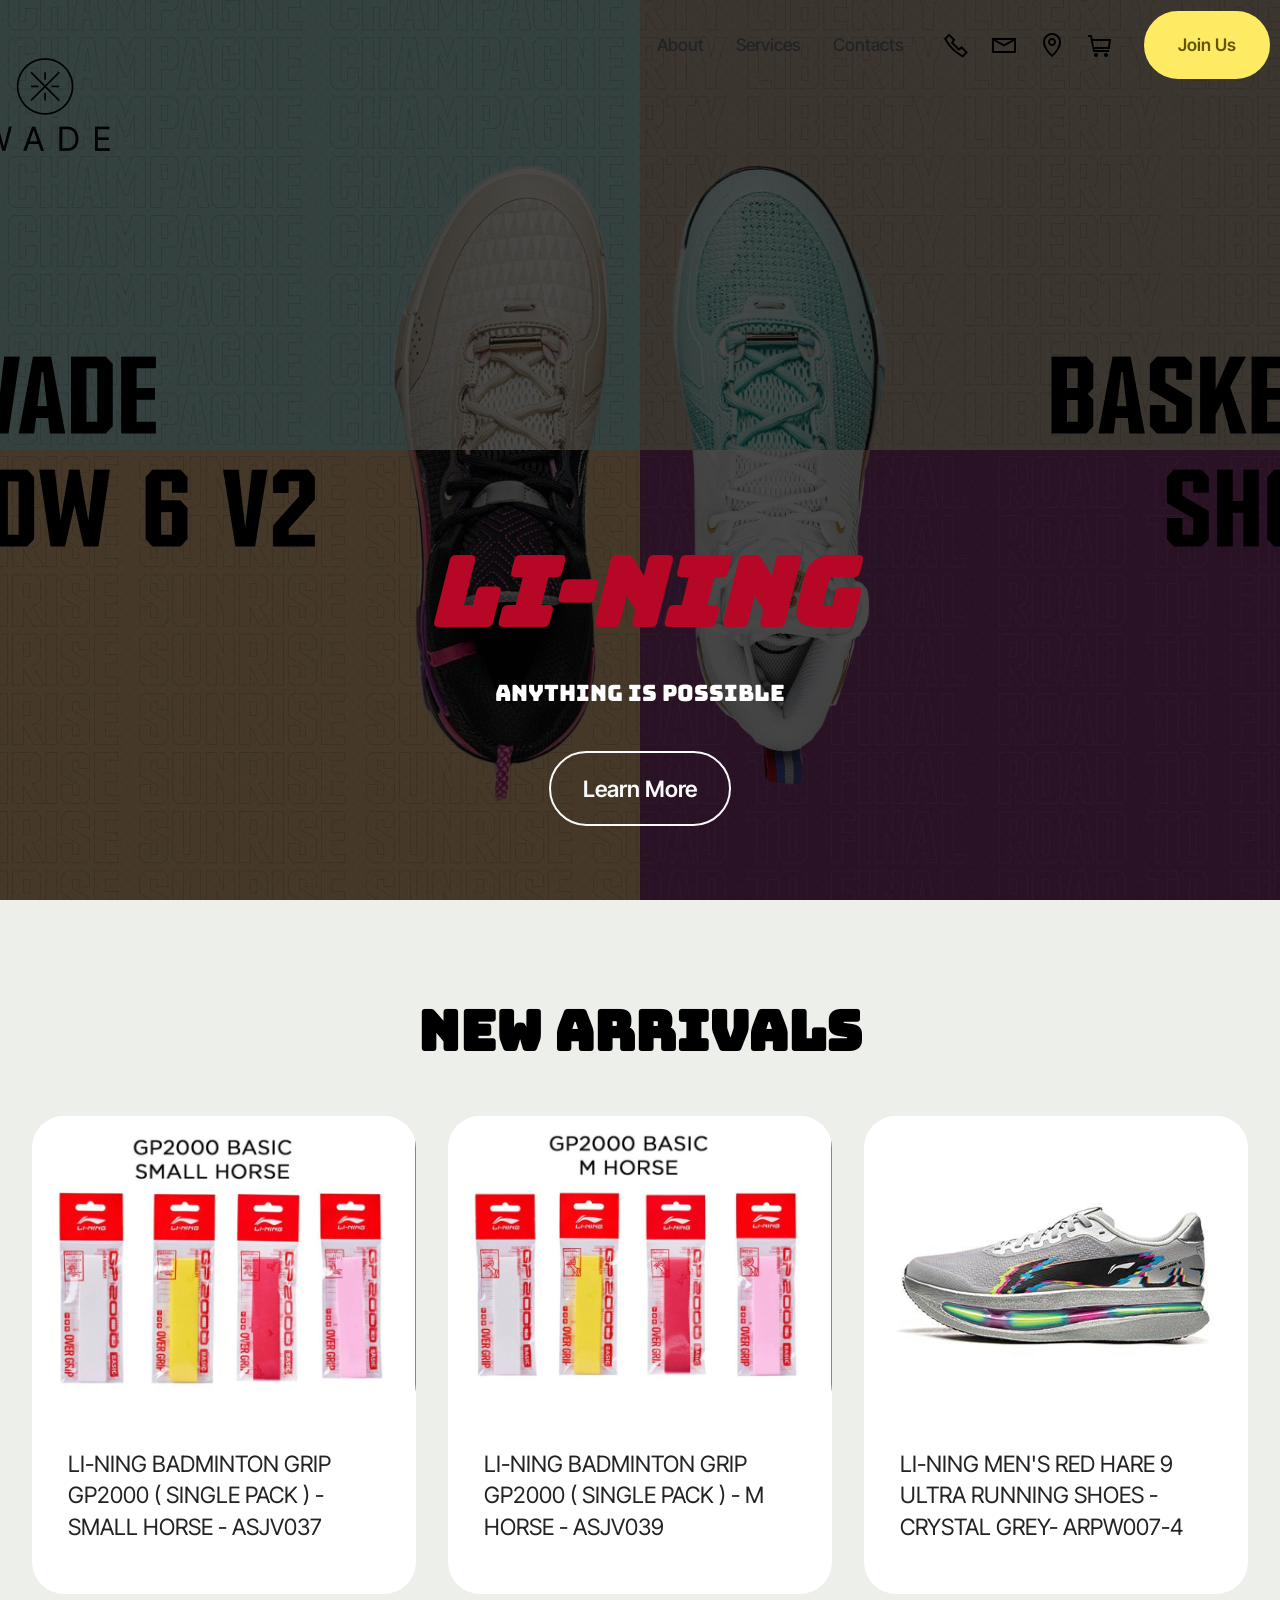
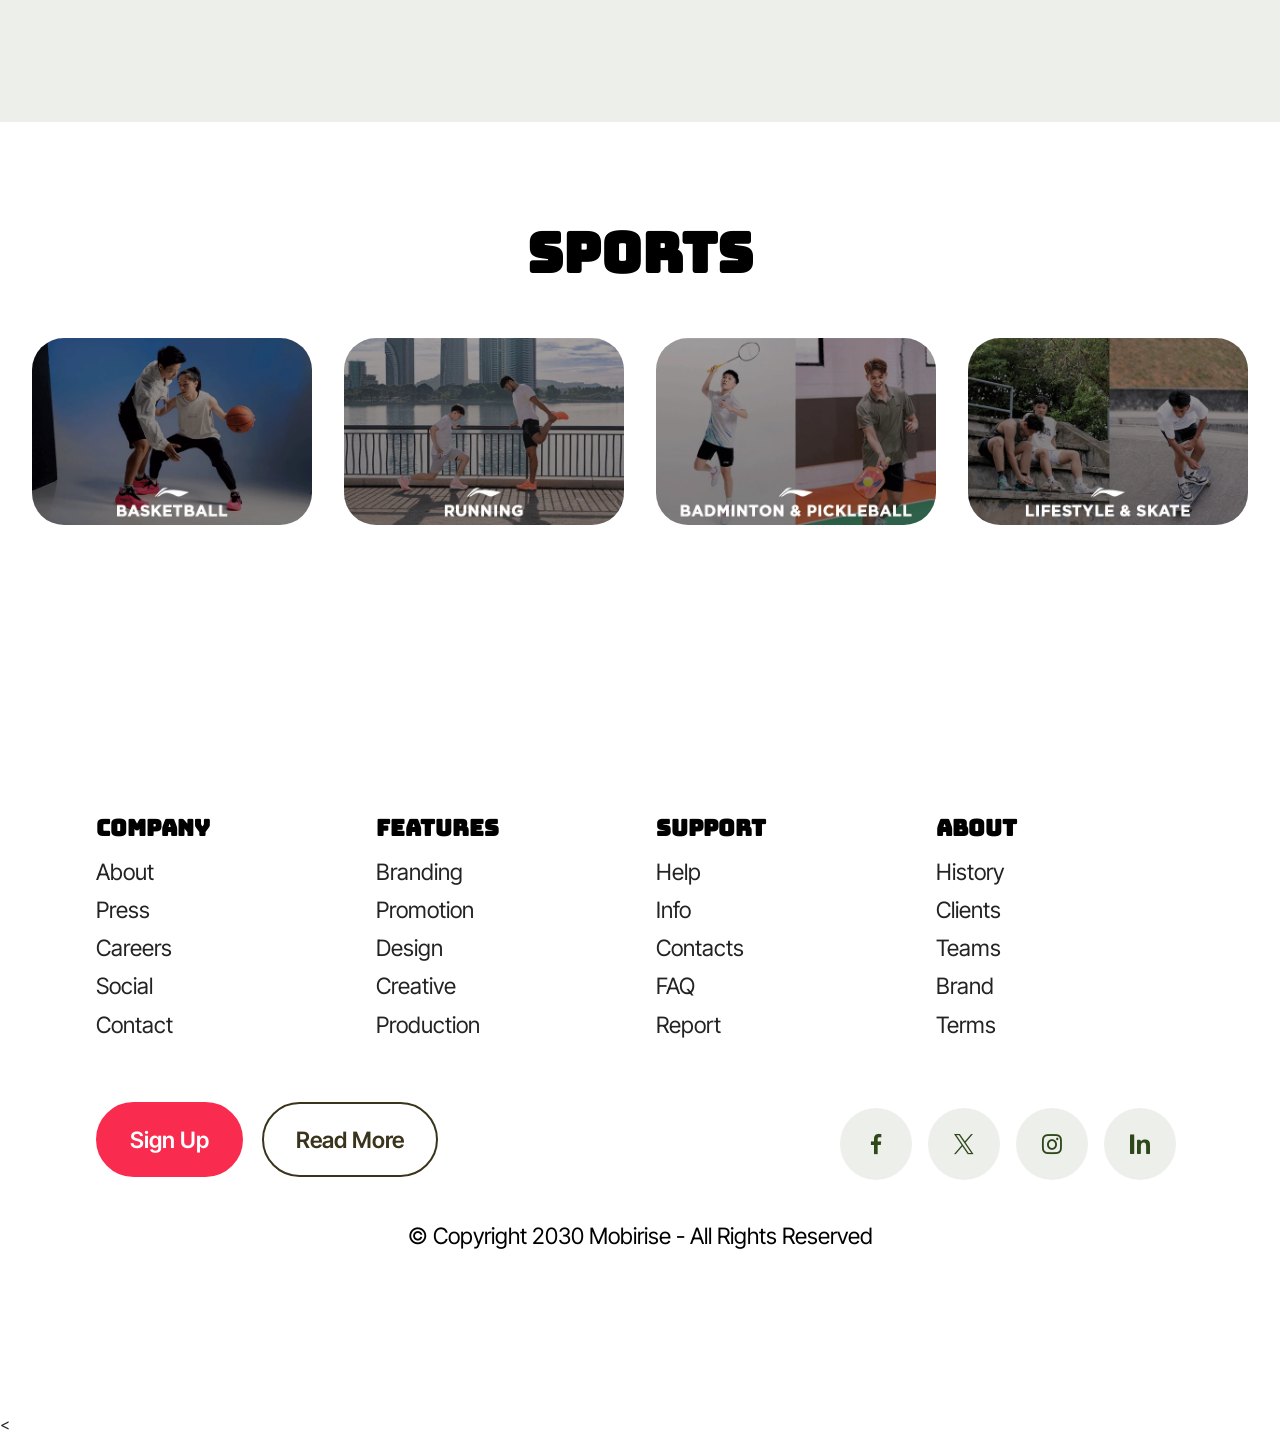
==== commit 6fde213d: "Update index.html" ====
--- a/index.html
+++ b/index.html
@@ -287,8 +287,7 @@
 			</div>
 		</div>
 	</div>
-</section><section class="display-7" style="padding: 0;align-items: center;justify-content: center;flex-wrap: wrap;    align-content: center;display: flex;position: relative;height: 4rem;"><a href="https://mobiri.se/4654932" style="flex: 1 1;height: 4rem;position: absolute;width: 100%;z-index: 1;"><img alt="" style="height: 4rem;" src="[data-uri]"></a><p style="margin: 0;text-align: center;" class="display-7">&#8204;</p><a style="z-index:1" href="https://mobirise.com/builder/ai-website-maker.html">Best AI Website Maker</a></section><script src="assets/bootstrap/js/bootstrap.bundle.min.js"></script>  <script src="assets/parallax/jarallax.js"></script>  <script src="assets/smoothscroll/smooth-scroll.js"></script>  <script src="assets/ytplayer/index.js"></script>  <script src="assets/dropdown/js/navbar-dropdown.js"></script>  <script src="assets/theme/js/script.js"></script>  
-  
+</section><
   
 </body>
-</html>+</html>
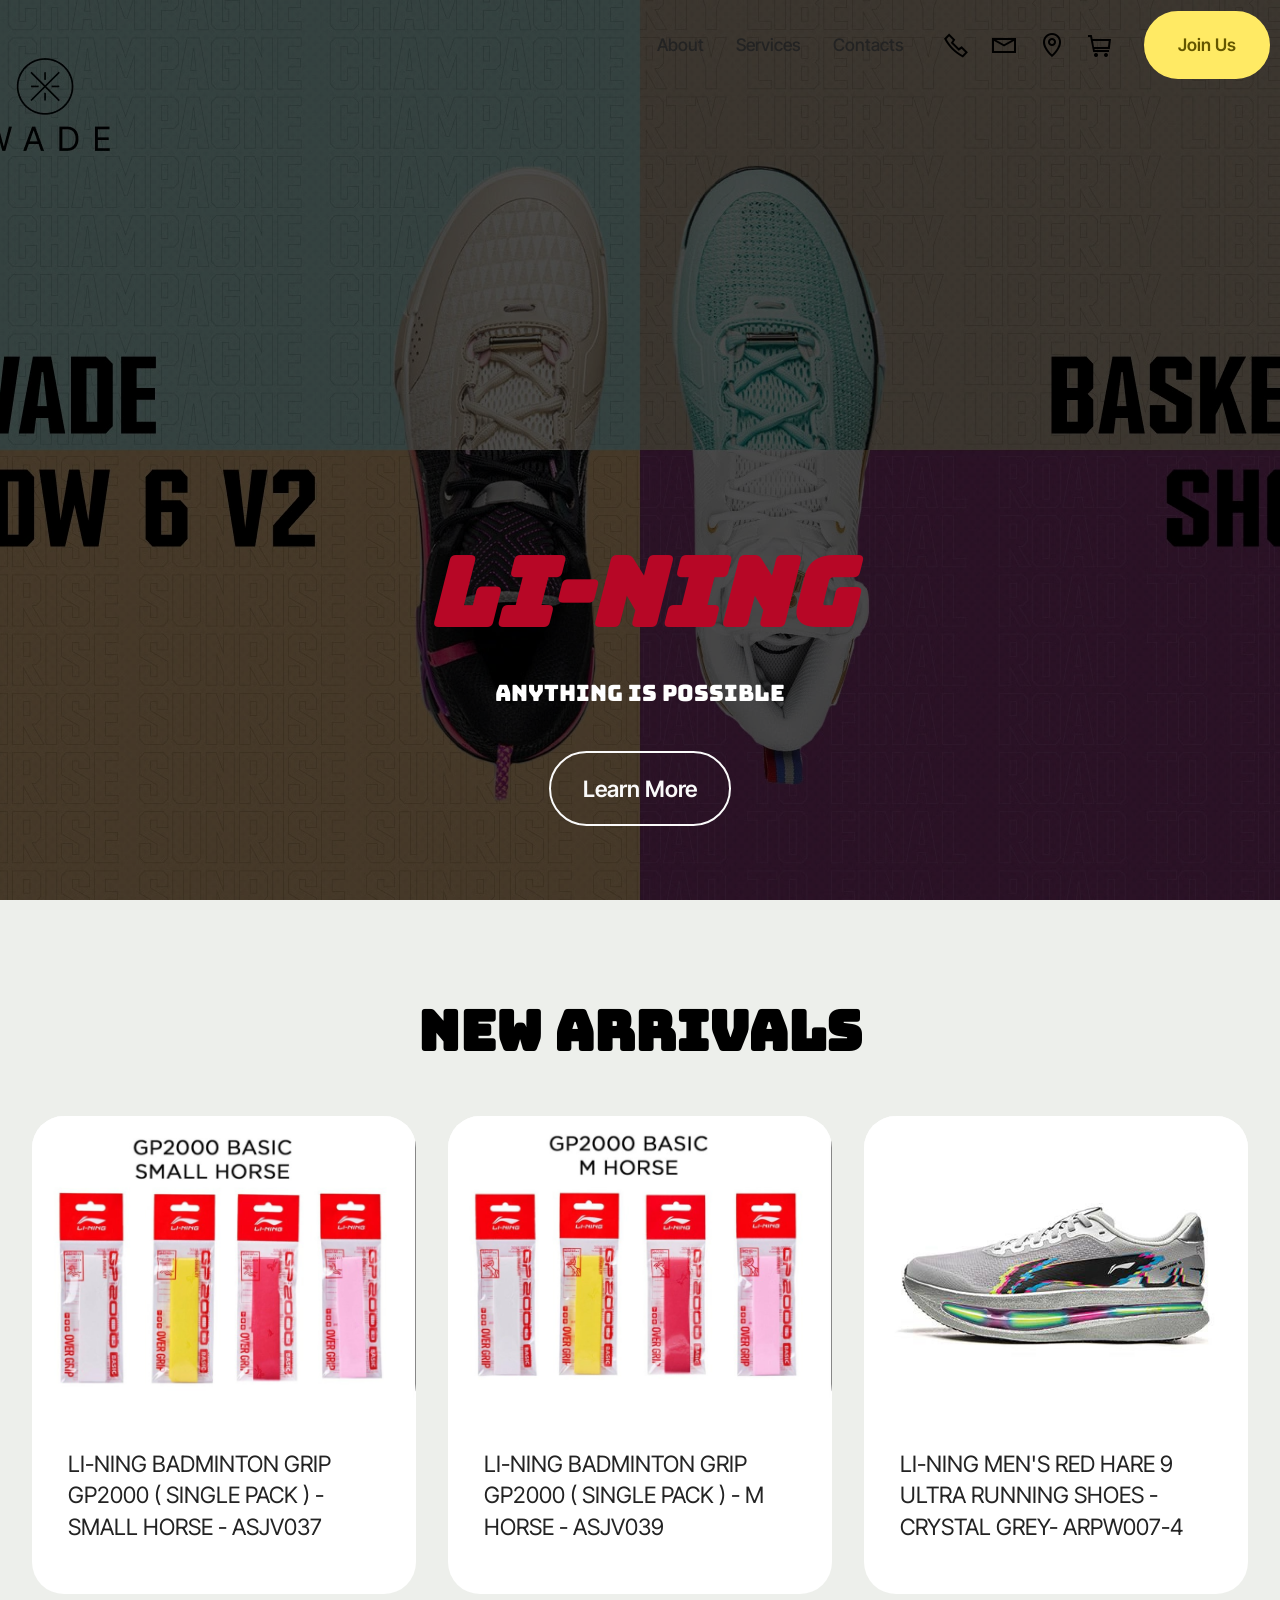
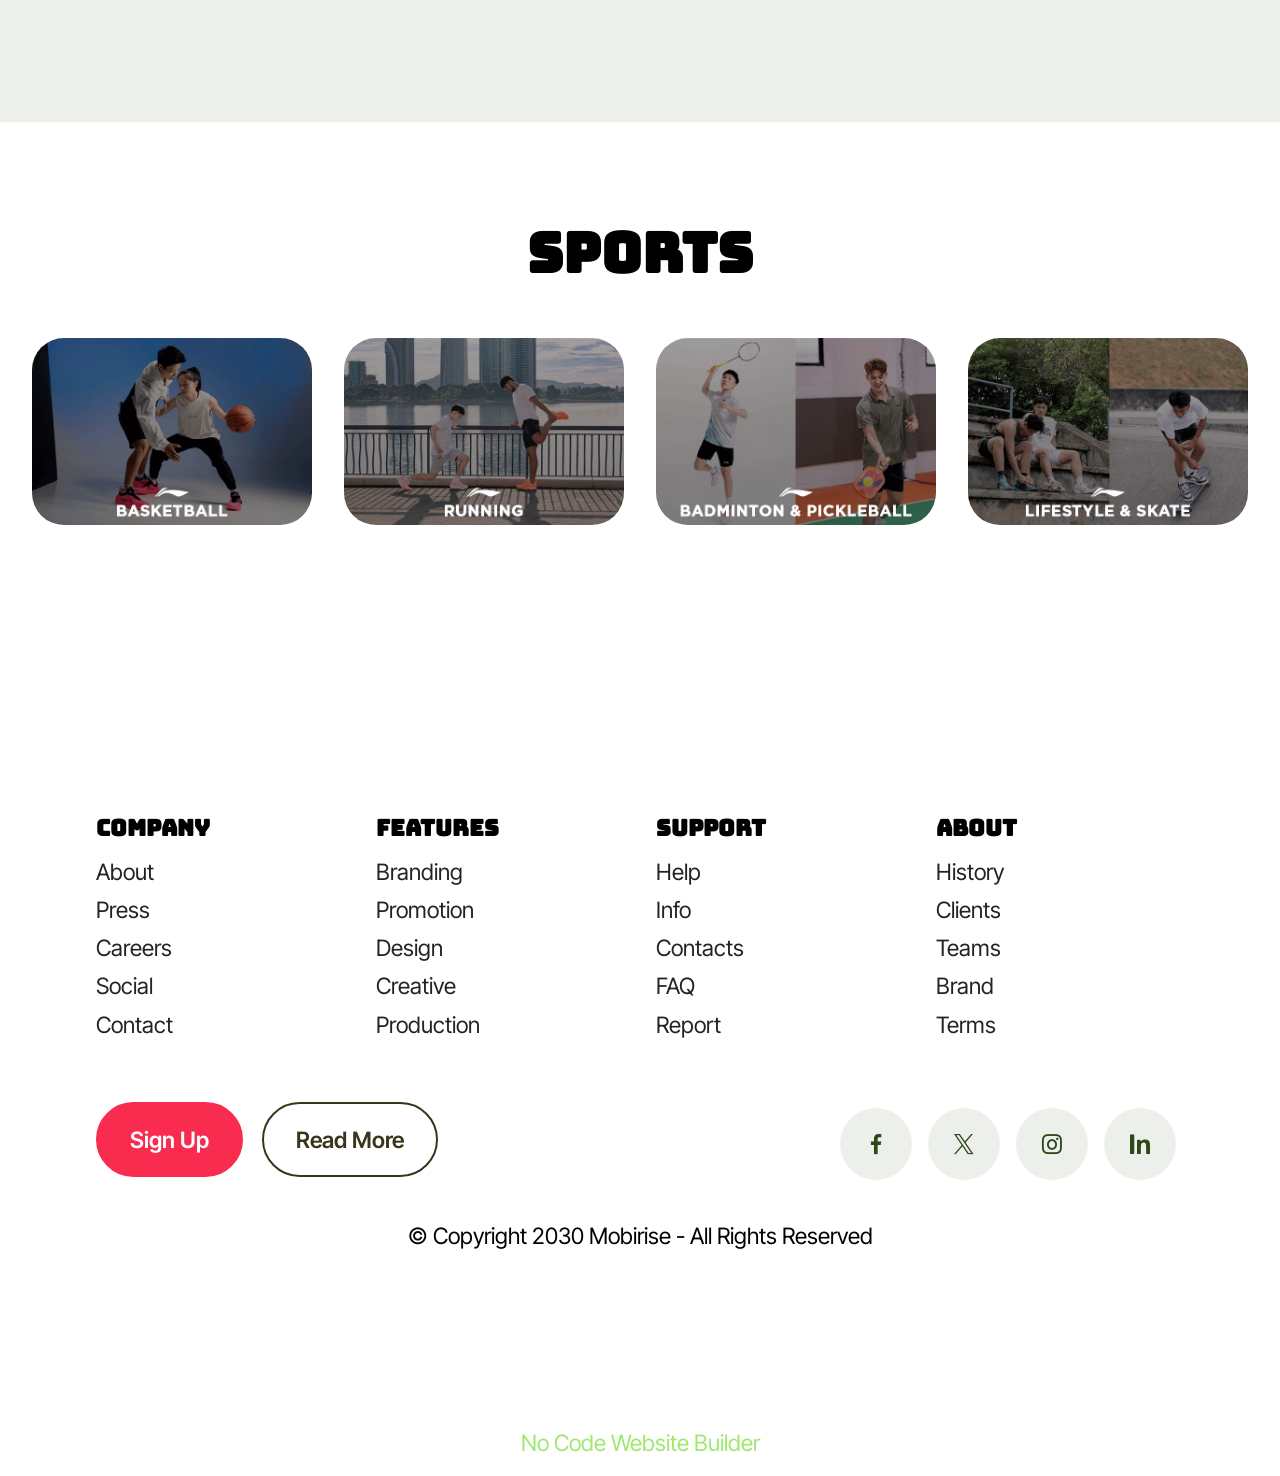
==== commit 99f133f0: "create github pages" ====
--- a/index.html
+++ b/index.html
@@ -21,7 +21,7 @@
   <noscript><link rel="stylesheet" href="https://fonts.googleapis.com/css?family=Bungee:400&display=swap"></noscript>
   <link rel="preload" href="https://fonts.googleapis.com/css?family=Inter+Tight:100,200,300,400,500,600,700,800,900,100i,200i,300i,400i,500i,600i,700i,800i,900i&display=swap" as="style" onload="this.onload=null;this.rel='stylesheet'">
   <noscript><link rel="stylesheet" href="https://fonts.googleapis.com/css?family=Inter+Tight:100,200,300,400,500,600,700,800,900,100i,200i,300i,400i,500i,600i,700i,800i,900i&display=swap"></noscript>
-  <link rel="preload" as="style" href="assets/mobirise/css/mbr-additional.css?v=dRQmTv"><link rel="stylesheet" href="assets/mobirise/css/mbr-additional.css?v=dRQmTv" type="text/css">
+  <link rel="preload" as="style" href="assets/mobirise/css/mbr-additional.css?v=Y7nYnS"><link rel="stylesheet" href="assets/mobirise/css/mbr-additional.css?v=Y7nYnS" type="text/css">
 
   
   
@@ -287,7 +287,8 @@
 			</div>
 		</div>
 	</div>
-</section><
+</section><section class="display-7" style="padding: 0;align-items: center;justify-content: center;flex-wrap: wrap;    align-content: center;display: flex;position: relative;height: 4rem;"><a href="https://mobiri.se/4654932" style="flex: 1 1;height: 4rem;position: absolute;width: 100%;z-index: 1;"><img alt="" style="height: 4rem;" src="[data-uri]"></a><p style="margin: 0;text-align: center;" class="display-7">&#8204;</p><a style="z-index:1" href="https://mobirise.com/builder/no-code-website-builder.html">No Code Website Builder</a></section><script src="assets/bootstrap/js/bootstrap.bundle.min.js"></script>  <script src="assets/parallax/jarallax.js"></script>  <script src="assets/smoothscroll/smooth-scroll.js"></script>  <script src="assets/ytplayer/index.js"></script>  <script src="assets/dropdown/js/navbar-dropdown.js"></script>  <script src="assets/theme/js/script.js"></script>  
+  
   
 </body>
-</html>
+</html>
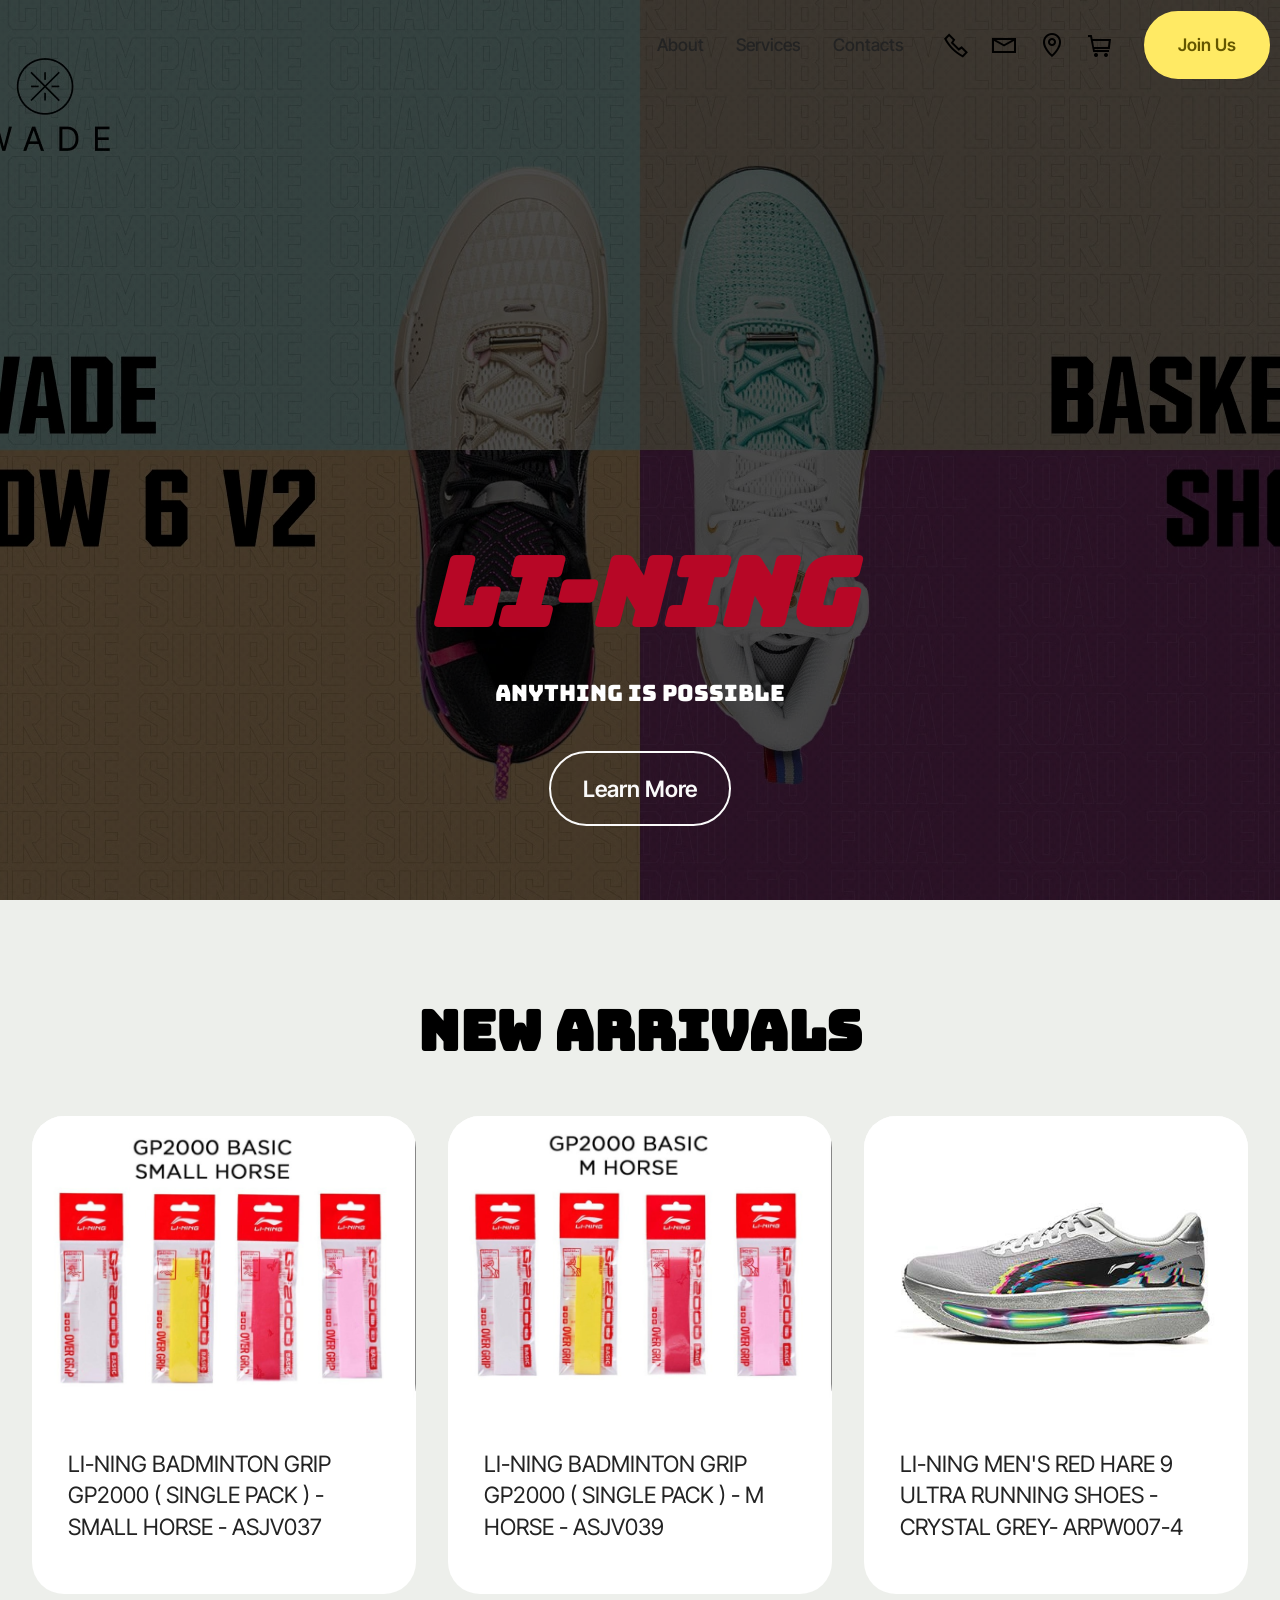
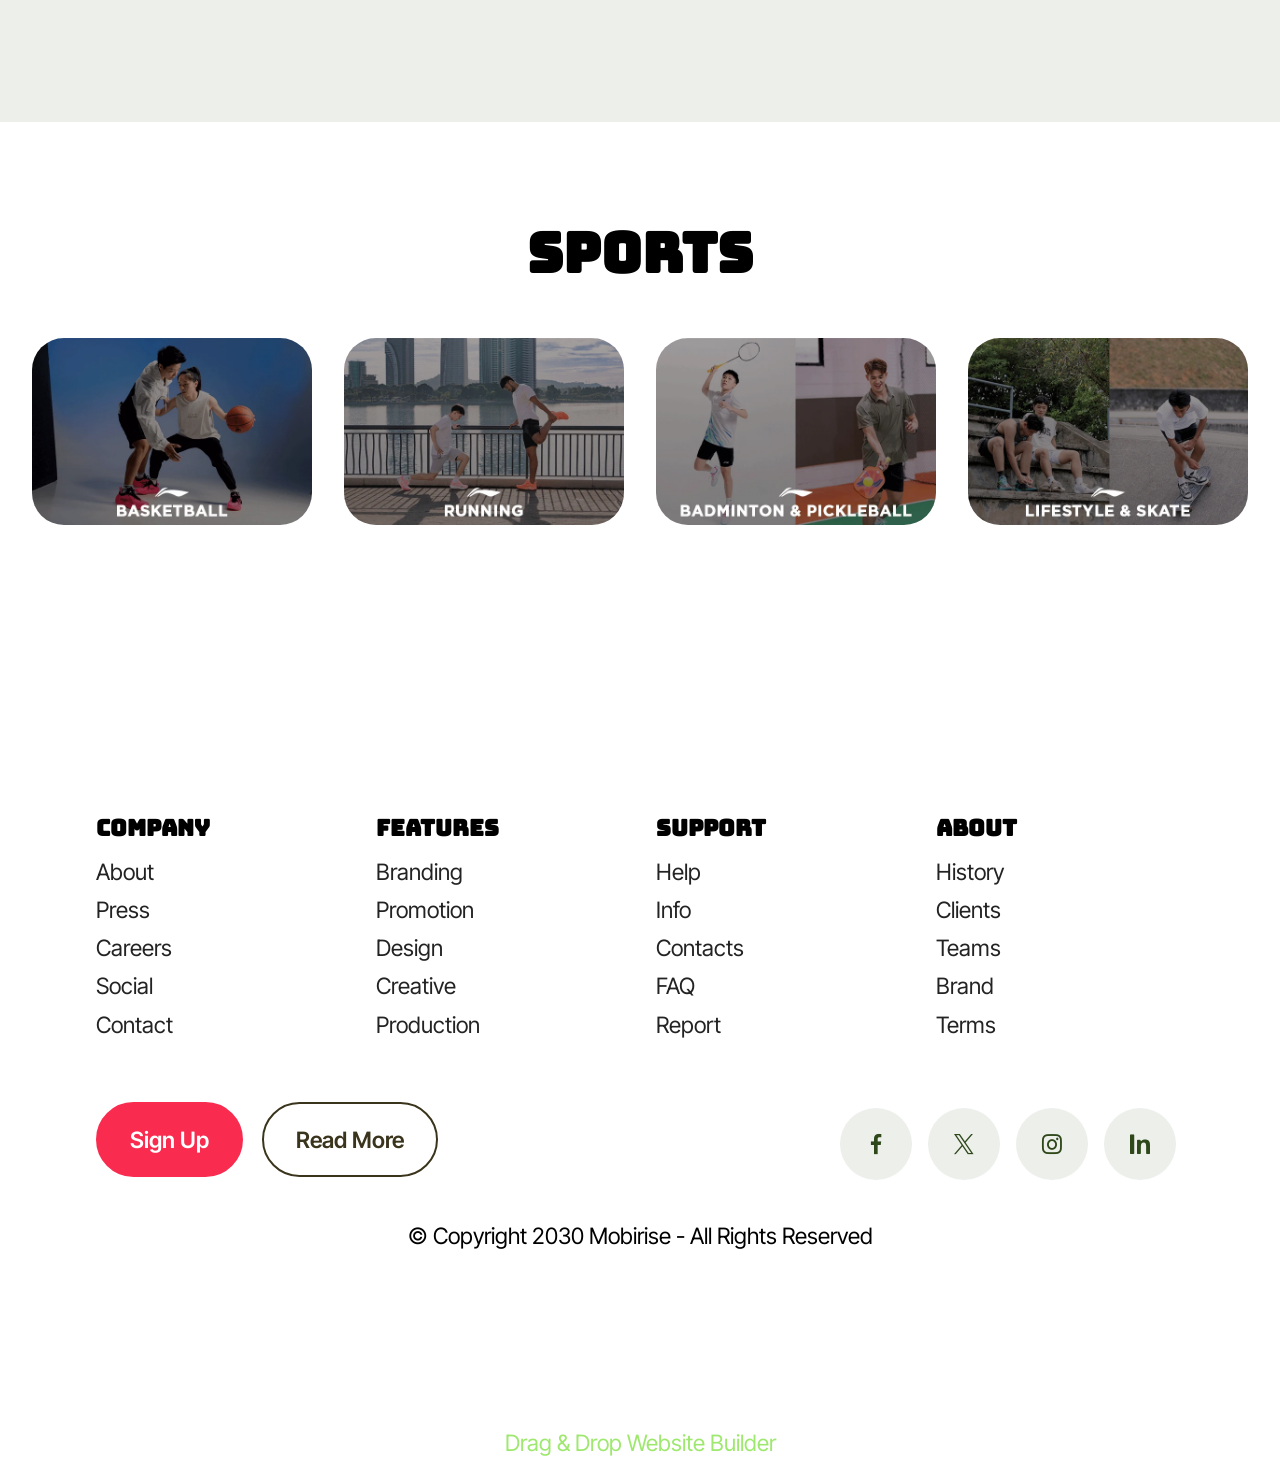
==== commit 5cf4ff75: "create github pages" ====
--- a/index.html
+++ b/index.html
@@ -21,7 +21,7 @@
   <noscript><link rel="stylesheet" href="https://fonts.googleapis.com/css?family=Bungee:400&display=swap"></noscript>
   <link rel="preload" href="https://fonts.googleapis.com/css?family=Inter+Tight:100,200,300,400,500,600,700,800,900,100i,200i,300i,400i,500i,600i,700i,800i,900i&display=swap" as="style" onload="this.onload=null;this.rel='stylesheet'">
   <noscript><link rel="stylesheet" href="https://fonts.googleapis.com/css?family=Inter+Tight:100,200,300,400,500,600,700,800,900,100i,200i,300i,400i,500i,600i,700i,800i,900i&display=swap"></noscript>
-  <link rel="preload" as="style" href="assets/mobirise/css/mbr-additional.css?v=Y7nYnS"><link rel="stylesheet" href="assets/mobirise/css/mbr-additional.css?v=Y7nYnS" type="text/css">
+  <link rel="preload" as="style" href="assets/mobirise/css/mbr-additional.css?v=Iq9SE4"><link rel="stylesheet" href="assets/mobirise/css/mbr-additional.css?v=Iq9SE4" type="text/css">
 
   
   
@@ -287,7 +287,7 @@
 			</div>
 		</div>
 	</div>
-</section><section class="display-7" style="padding: 0;align-items: center;justify-content: center;flex-wrap: wrap;    align-content: center;display: flex;position: relative;height: 4rem;"><a href="https://mobiri.se/4654932" style="flex: 1 1;height: 4rem;position: absolute;width: 100%;z-index: 1;"><img alt="" style="height: 4rem;" src="[data-uri]"></a><p style="margin: 0;text-align: center;" class="display-7">&#8204;</p><a style="z-index:1" href="https://mobirise.com/builder/no-code-website-builder.html">No Code Website Builder</a></section><script src="assets/bootstrap/js/bootstrap.bundle.min.js"></script>  <script src="assets/parallax/jarallax.js"></script>  <script src="assets/smoothscroll/smooth-scroll.js"></script>  <script src="assets/ytplayer/index.js"></script>  <script src="assets/dropdown/js/navbar-dropdown.js"></script>  <script src="assets/theme/js/script.js"></script>  
+</section><section class="display-7" style="padding: 0;align-items: center;justify-content: center;flex-wrap: wrap;    align-content: center;display: flex;position: relative;height: 4rem;"><a href="https://mobiri.se/4654932" style="flex: 1 1;height: 4rem;position: absolute;width: 100%;z-index: 1;"><img alt="" style="height: 4rem;" src="[data-uri]"></a><p style="margin: 0;text-align: center;" class="display-7">&#8204;</p><a style="z-index:1" href="https://mobirise.com/drag-drop-website-builder.html">Drag & Drop Website Builder</a></section><script src="assets/bootstrap/js/bootstrap.bundle.min.js"></script>  <script src="assets/parallax/jarallax.js"></script>  <script src="assets/smoothscroll/smooth-scroll.js"></script>  <script src="assets/ytplayer/index.js"></script>  <script src="assets/dropdown/js/navbar-dropdown.js"></script>  <script src="assets/theme/js/script.js"></script>  
   
   
 </body>
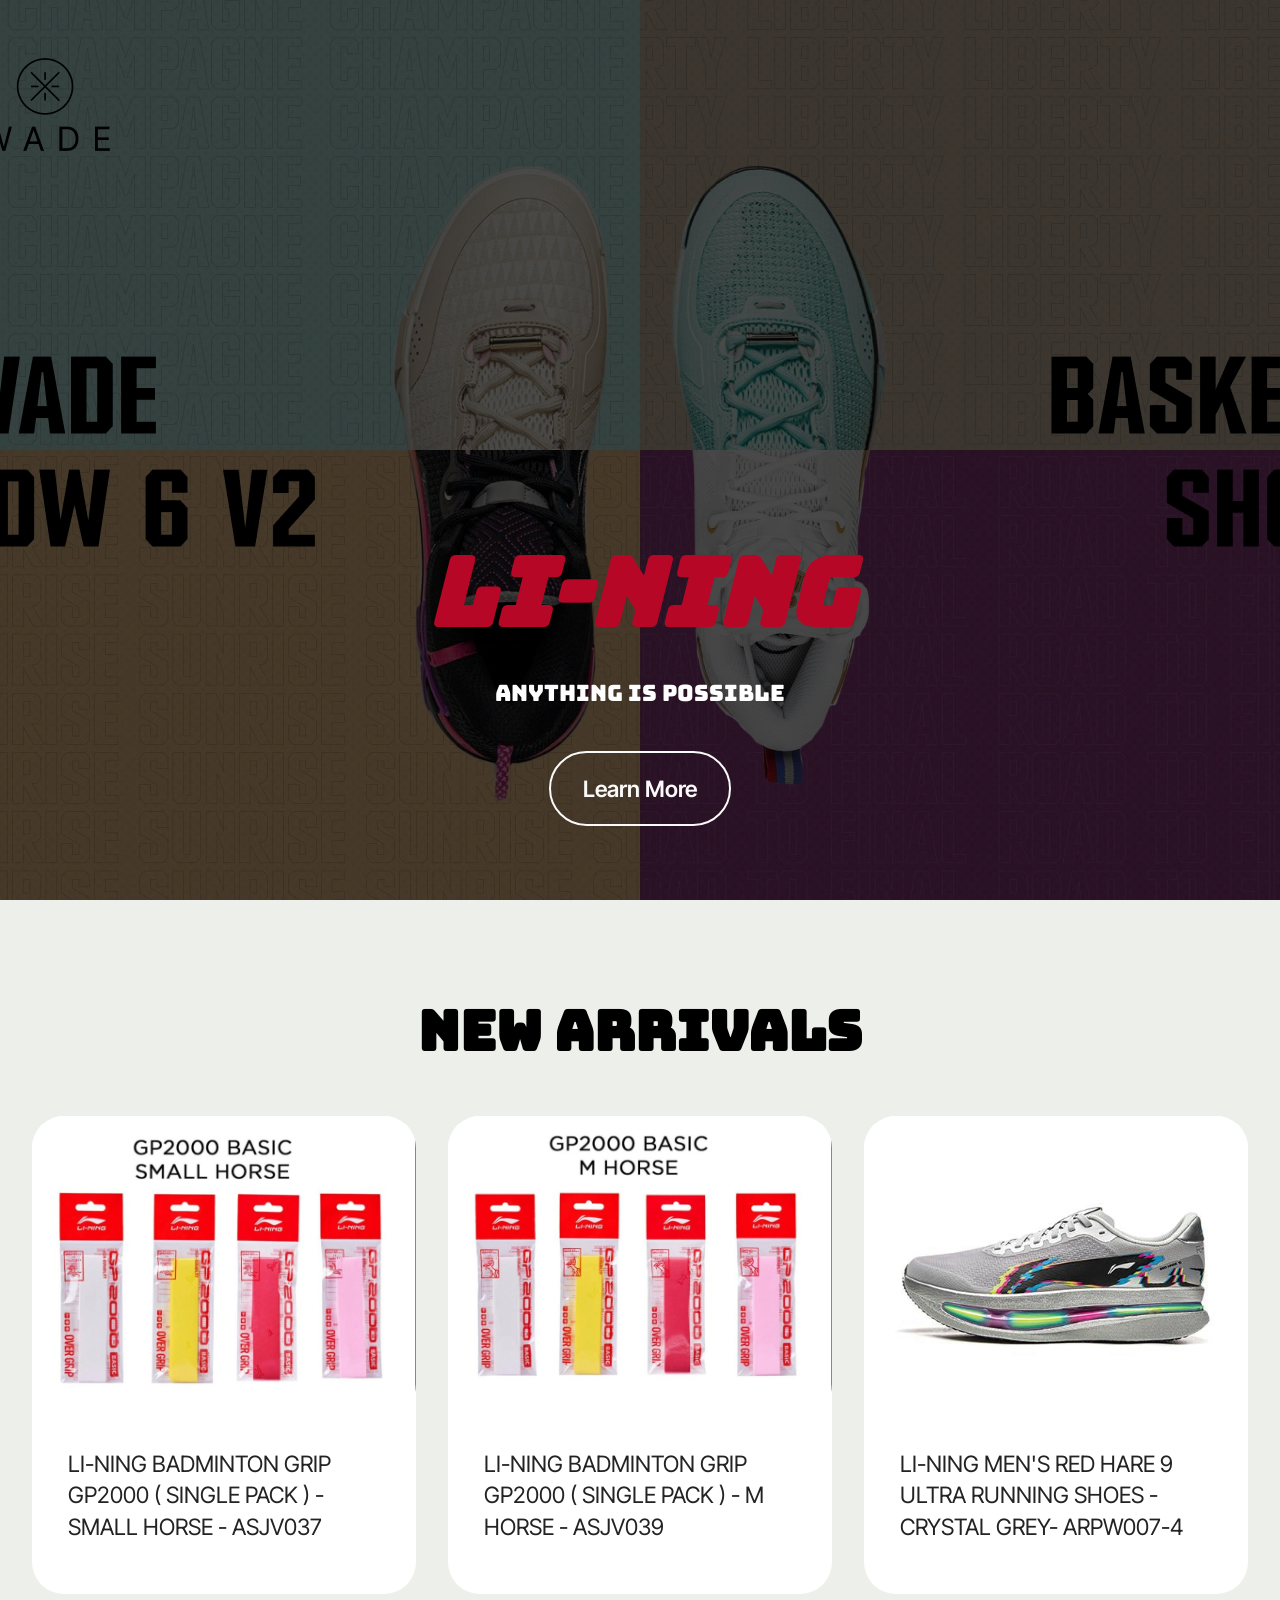
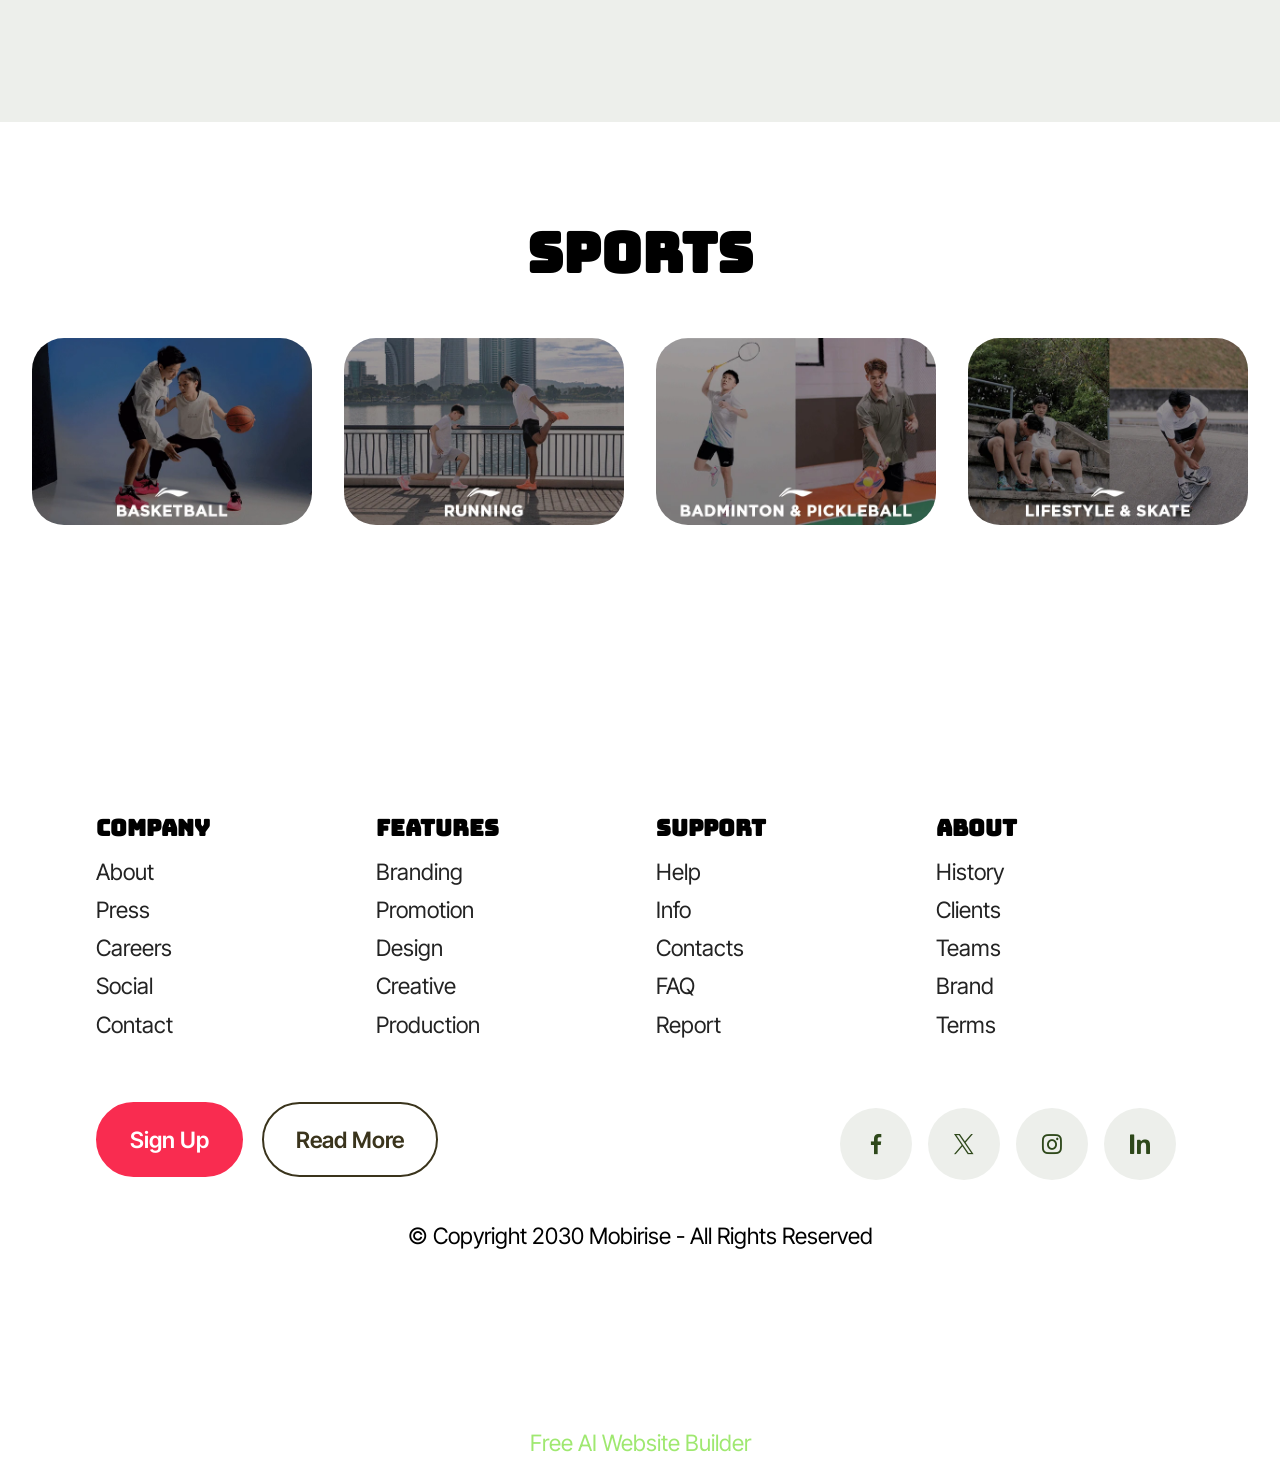
==== commit 22f95c82: "create github pages" ====
--- a/index.html
+++ b/index.html
@@ -6,22 +6,20 @@
   <meta http-equiv="X-UA-Compatible" content="IE=edge">
   <meta name="generator" content="Mobirise v6.1.12, mobirise.com">
   <meta name="viewport" content="width=device-width, initial-scale=1, minimum-scale=1">
-  <link rel="shortcut icon" href="assets/images/logo.png" type="image/x-icon">
+  <link rel="shortcut icon" href="assets/images/logo5.png" type="image/x-icon">
   <meta name="description" content="">
   
   
   <title>Home</title>
-  <link rel="stylesheet" href="assets/web/assets/mobirise-icons2/mobirise2.css">
   <link rel="stylesheet" href="assets/bootstrap/css/bootstrap.min.css">
   <link rel="stylesheet" href="assets/parallax/jarallax.css">
-  <link rel="stylesheet" href="assets/dropdown/css/style.css">
   <link rel="stylesheet" href="assets/socicon/css/styles.css">
   <link rel="stylesheet" href="assets/theme/css/style.css">
   <link rel="preload" href="https://fonts.googleapis.com/css?family=Bungee:400&display=swap" as="style" onload="this.onload=null;this.rel='stylesheet'">
   <noscript><link rel="stylesheet" href="https://fonts.googleapis.com/css?family=Bungee:400&display=swap"></noscript>
   <link rel="preload" href="https://fonts.googleapis.com/css?family=Inter+Tight:100,200,300,400,500,600,700,800,900,100i,200i,300i,400i,500i,600i,700i,800i,900i&display=swap" as="style" onload="this.onload=null;this.rel='stylesheet'">
   <noscript><link rel="stylesheet" href="https://fonts.googleapis.com/css?family=Inter+Tight:100,200,300,400,500,600,700,800,900,100i,200i,300i,400i,500i,600i,700i,800i,900i&display=swap"></noscript>
-  <link rel="preload" as="style" href="assets/mobirise/css/mbr-additional.css?v=Iq9SE4"><link rel="stylesheet" href="assets/mobirise/css/mbr-additional.css?v=Iq9SE4" type="text/css">
+  <link rel="preload" as="style" href="assets/mobirise/css/mbr-additional.css?v=gSuYYT"><link rel="stylesheet" href="assets/mobirise/css/mbr-additional.css?v=gSuYYT" type="text/css">
 
   
   
@@ -29,56 +27,7 @@
 </head>
 <body>
   
-  <section data-bs-version="5.1" class="menu menu6 cid-vfYLcblQ9S" once="menu" id="menu06-3">
-	
-
-	<nav class="navbar navbar-dropdown opacityScroll navbar-fixed-top navbar-expand-lg">
-		<div class="container">
-			<div class="navbar-brand">
-				
-				
-			</div>
-			<button class="navbar-toggler" type="button" data-toggle="collapse" data-bs-toggle="collapse" data-target="#navbarSupportedContent" data-bs-target="#navbarSupportedContent" aria-controls="navbarNavAltMarkup" aria-expanded="false" aria-label="Toggle navigation">
-				<div class="hamburger">
-					<span></span>
-					<span></span>
-					<span></span>
-					<span></span>
-				</div>
-			</button>
-			<div class="collapse navbar-collapse opacityScroll" id="navbarSupportedContent">
-				<ul class="navbar-nav nav-dropdown navbar-nav-top-padding" data-app-modern-menu="true">
-					<li class="nav-item">
-						<a class="nav-link link text-black display-4" href="https://mobiri.se">About</a>
-					</li>
-					<li class="nav-item">
-						<a class="nav-link link text-black display-4" href="https://mobiri.se" aria-expanded="false">Services</a>
-					</li>
-					<li class="nav-item">
-						<a class="nav-link link text-black display-4" href="https://mobiri.se">Contacts</a>
-					</li>
-				</ul>
-				<div class="icons-menu">
-					<a class="iconfont-wrapper" href="https://mobiri.se">
-						<span class="p-2 mbr-iconfont mobi-mbri-phone mobi-mbri"></span>
-					</a>
-					<a class="iconfont-wrapper" href="https://mobiri.se">
-						<span class="p-2 mbr-iconfont mobi-mbri-letter mobi-mbri"></span>
-					</a>
-					<a class="iconfont-wrapper" href="https://mobiri.se">
-						<span class="p-2 mbr-iconfont mobi-mbri-map-pin mobi-mbri"></span>
-					</a>
-					<a class="iconfont-wrapper" href="https://mobiri.se">
-						<span class="p-2 mbr-iconfont mobi-mbri-shopping-cart mobi-mbri"></span>
-					</a>
-				</div>
-				<div class="navbar-buttons mbr-section-btn"><a class="btn btn-danger display-4" href="https://mobiri.se">Join Us</a></div>
-			</div>
-		</div>
-	</nav>
-</section>
-
-<section data-bs-version="5.1" class="header16 cid-vfYI14UasF mbr-fullscreen mbr-parallax-background" id="header17-0">
+  <section data-bs-version="5.1" class="header16 cid-vfYI14UasF mbr-fullscreen mbr-parallax-background" id="header17-0">
   
   <div class="mbr-overlay" style="opacity: 0.7; background-color: rgb(0, 0, 0);"></div>
   <div class="container-fluid">
@@ -287,7 +236,7 @@
 			</div>
 		</div>
 	</div>
-</section><section class="display-7" style="padding: 0;align-items: center;justify-content: center;flex-wrap: wrap;    align-content: center;display: flex;position: relative;height: 4rem;"><a href="https://mobiri.se/4654932" style="flex: 1 1;height: 4rem;position: absolute;width: 100%;z-index: 1;"><img alt="" style="height: 4rem;" src="[data-uri]"></a><p style="margin: 0;text-align: center;" class="display-7">&#8204;</p><a style="z-index:1" href="https://mobirise.com/drag-drop-website-builder.html">Drag & Drop Website Builder</a></section><script src="assets/bootstrap/js/bootstrap.bundle.min.js"></script>  <script src="assets/parallax/jarallax.js"></script>  <script src="assets/smoothscroll/smooth-scroll.js"></script>  <script src="assets/ytplayer/index.js"></script>  <script src="assets/dropdown/js/navbar-dropdown.js"></script>  <script src="assets/theme/js/script.js"></script>  
+</section><section class="display-7" style="padding: 0;align-items: center;justify-content: center;flex-wrap: wrap;    align-content: center;display: flex;position: relative;height: 4rem;"><a href="https://mobiri.se/4654932" style="flex: 1 1;height: 4rem;position: absolute;width: 100%;z-index: 1;"><img alt="" style="height: 4rem;" src="[data-uri]"></a><p style="margin: 0;text-align: center;" class="display-7">&#8204;</p><a style="z-index:1" href="https://mobirise.com/builder/ai-website-builder.html">Free AI Website Builder</a></section><script src="assets/bootstrap/js/bootstrap.bundle.min.js"></script>  <script src="assets/parallax/jarallax.js"></script>  <script src="assets/smoothscroll/smooth-scroll.js"></script>  <script src="assets/ytplayer/index.js"></script>  <script src="assets/theme/js/script.js"></script>  
   
   
 </body>
--- a/assets/mobirise/css/mbr-additional.css
+++ b/assets/mobirise/css/mbr-additional.css
@@ -784,582 +784,6 @@
   outline-offset: 2px !important;
   transition: outline 0.2s ease-in-out;
 }
-.cid-vfYLcblQ9S {
-  z-index: 1000;
-  width: 100%;
-  position: relative;
-}
-.cid-vfYLcblQ9S .dropdown-item:before {
-  font-family: Moririse2 !important;
-  content: "\e966";
-  display: inline-block;
-  width: 0;
-  position: absolute;
-  left: 1rem;
-  top: 0.5rem;
-  margin-right: 0.5rem;
-  line-height: 1;
-  font-size: inherit;
-  vertical-align: middle;
-  text-align: center;
-  overflow: hidden;
-  transform: scale(0, 1);
-  transition: all 0.25s ease-in-out;
-}
-@media (max-width: 767px) {
-  .cid-vfYLcblQ9S .navbar-toggler {
-    transform: scale(0.8);
-  }
-}
-.cid-vfYLcblQ9S .navbar-brand {
-  flex-shrink: 0;
-  align-items: center;
-  margin-right: 0;
-  padding: 10px 0;
-  transition: all 0.3s;
-  word-break: break-word;
-  z-index: 1;
-}
-.cid-vfYLcblQ9S .navbar-brand img {
-  max-width: 100%;
-  max-height: 100%;
-  border-radius: 0px !important;
-}
-.cid-vfYLcblQ9S .navbar-brand .navbar-caption {
-  line-height: inherit !important;
-}
-.cid-vfYLcblQ9S .navbar-brand .navbar-logo a {
-  outline: none;
-}
-.cid-vfYLcblQ9S .navbar-nav {
-  margin: auto;
-  margin-left: 0;
-  margin-left: auto;
-  margin-right: 0;
-}
-.cid-vfYLcblQ9S .navbar-nav .nav-item {
-  padding: 0 !important;
-  transition: 0.3s all !important;
-}
-.cid-vfYLcblQ9S .navbar-nav .nav-item .nav-link {
-  padding: 16px !important;
-  margin: 0 !important;
-  border-radius: 1rem !important;
-  transition: 0.3s all !important;
-}
-.cid-vfYLcblQ9S .navbar-nav .nav-item .nav-link:hover {
-  background-color: rgba(27, 31, 10, 0.06);
-}
-.cid-vfYLcblQ9S .navbar-nav .open .nav-link::after {
-  transform: rotate(180deg);
-}
-@media (min-width: 992px) {
-  .cid-vfYLcblQ9S .navbar-nav .open .nav-link::before {
-    content: "";
-    width: 100%;
-    height: 20px;
-    top: 100%;
-    background: transparent;
-    position: absolute;
-  }
-}
-.cid-vfYLcblQ9S .navbar-nav .dropdown-item {
-  padding: 12px !important;
-  border-radius: 0.5rem !important;
-  margin: 0 8px !important;
-  transition: 0.3s all !important;
-}
-.cid-vfYLcblQ9S .navbar-nav .dropdown-item:hover {
-  background-color: rgba(27, 31, 10, 0.06);
-}
-@media (min-width: 992px) {
-  .cid-vfYLcblQ9S .navbar-nav {
-    padding-left: 1.5rem;
-  }
-}
-@media (min-width: 992px) {
-  .cid-vfYLcblQ9S .navbar-nav {
-    padding-left: 1.5rem;
-  }
-}
-.cid-vfYLcblQ9S .nav-link {
-  width: fit-content;
-  position: relative;
-}
-.cid-vfYLcblQ9S .navbar-logo {
-  padding-left: 2rem;
-  margin: 0 !important;
-}
-@media (max-width: 767px) {
-  .cid-vfYLcblQ9S .navbar-logo {
-    padding-left: 1rem;
-  }
-}
-.cid-vfYLcblQ9S .navbar-caption {
-  padding-left: 1rem;
-  padding-right: 0.5rem;
-}
-@media (min-width: 767px) {
-  .cid-vfYLcblQ9S .navbar-caption {
-    padding-left: 2rem;
-  }
-}
-@media (max-width: 767px) {
-  .cid-vfYLcblQ9S .nav-dropdown {
-    padding-bottom: 0.5rem;
-  }
-}
-.cid-vfYLcblQ9S .nav-dropdown .link.dropdown-toggle::after {
-  margin-left: 0.5rem;
-  margin-top: 0.2rem;
-  transition: 0.3s all;
-}
-.cid-vfYLcblQ9S .container {
-  display: flex;
-  height: 90px;
-  padding: 0.5rem 0.6rem;
-  flex-wrap: nowrap;
-  left: 0;
-  right: 0;
-  -webkit-box-pack: justify;
-  -ms-flex-pack: justify;
-  justify-content: flex-end;
-  -webkit-box-align: center;
-  -webkit-align-items: center;
-  -ms-flex-align: center;
-  align-items: center;
-  border-radius: 100vw;
-}
-@media (max-width: 992px) {
-  .cid-vfYLcblQ9S .container {
-    padding-right: 2rem;
-  }
-}
-@media (max-width: 767px) {
-  .cid-vfYLcblQ9S .container {
-    width: 95%;
-    height: 56px !important;
-    padding-right: 1rem;
-    margin-top: 0rem;
-  }
-}
-.cid-vfYLcblQ9S .iconfont-wrapper {
-  color: #000000 !important;
-  font-size: 1.5rem;
-  padding-right: 0.5rem;
-}
-.cid-vfYLcblQ9S .dropdown-menu {
-  flex-wrap: wrap;
-  flex-direction: column;
-  max-width: 100%;
-  padding: 12px 4px !important;
-  border-radius: 1.5rem;
-  transition: 0.3s all !important;
-  min-width: auto;
-  background: #edefeb;
-}
-.cid-vfYLcblQ9S .nav-item:focus,
-.cid-vfYLcblQ9S .nav-link:focus {
-  outline: none;
-}
-.cid-vfYLcblQ9S .dropdown .dropdown-menu .dropdown-item {
-  width: auto;
-  transition: all 0.25s ease-in-out;
-}
-.cid-vfYLcblQ9S .dropdown .dropdown-menu .dropdown-item::after {
-  right: 0.5rem;
-}
-.cid-vfYLcblQ9S .dropdown .dropdown-menu .dropdown-item .mbr-iconfont {
-  margin-right: 0.5rem;
-  vertical-align: sub;
-}
-.cid-vfYLcblQ9S .dropdown .dropdown-menu .dropdown-item .mbr-iconfont:before {
-  display: inline-block;
-  transform: scale(1, 1);
-  transition: all 0.25s ease-in-out;
-}
-.cid-vfYLcblQ9S .collapsed .dropdown-menu .dropdown-item:before {
-  display: none;
-}
-.cid-vfYLcblQ9S .collapsed .dropdown .dropdown-menu .dropdown-item {
-  padding: 0.235em 1.5em 0.235em 1.5em !important;
-  transition: none;
-  margin: 0 !important;
-}
-.cid-vfYLcblQ9S .navbar {
-  min-height: 90px;
-  transition: all 0.3s;
-  border-bottom: 1px solid transparent;
-  background: transparent !important;
-  padding: 0 !important;
-  border: none !important;
-  box-shadow: none !important;
-  border-radius: 0 !important;
-}
-.cid-vfYLcblQ9S .navbar.opened {
-  transition: all 0.25s;
-}
-.cid-vfYLcblQ9S .navbar .dropdown-item {
-  padding: 0.5rem 1.8rem;
-}
-.cid-vfYLcblQ9S .navbar .navbar-logo img {
-  width: auto;
-}
-.cid-vfYLcblQ9S .navbar .navbar-collapse {
-  z-index: 1;
-  justify-content: flex-end;
-}
-.cid-vfYLcblQ9S .navbar.collapsed {
-  justify-content: center;
-}
-.cid-vfYLcblQ9S .navbar.collapsed .nav-item .nav-link::before {
-  display: none;
-}
-.cid-vfYLcblQ9S .navbar.collapsed.opened .dropdown-menu {
-  top: 0;
-}
-.cid-vfYLcblQ9S .navbar.collapsed .dropdown-menu .dropdown-submenu {
-  left: 0 !important;
-}
-.cid-vfYLcblQ9S .navbar.collapsed .dropdown-menu .dropdown-item:after {
-  right: auto;
-}
-.cid-vfYLcblQ9S .navbar.collapsed .dropdown-menu .dropdown-toggle[data-toggle="dropdown-submenu"]:after {
-  margin-left: 0.5rem;
-  margin-top: 0.2rem;
-  border-top: 0.35em solid;
-  border-right: 0.35em solid transparent;
-  border-left: 0.35em solid transparent;
-  border-bottom: 0;
-  top: 41%;
-}
-.cid-vfYLcblQ9S .navbar.collapsed ul.navbar-nav li {
-  margin: auto;
-}
-.cid-vfYLcblQ9S .navbar.collapsed .dropdown-menu .dropdown-item {
-  padding: 0.25rem 1.5rem;
-  text-align: center;
-}
-.cid-vfYLcblQ9S .navbar.collapsed .icons-menu {
-  padding-left: 0;
-  padding-right: 0;
-  padding-top: 0.5rem;
-  padding-bottom: 0.5rem;
-}
-@media (max-width: 767px) {
-  .cid-vfYLcblQ9S .navbar {
-    min-height: 72px;
-  }
-  .cid-vfYLcblQ9S .navbar .navbar-logo img {
-    height: 2rem !important;
-  }
-}
-@media (max-width: 991px) {
-  .cid-vfYLcblQ9S .navbar .nav-item .nav-link::before {
-    display: none;
-  }
-  .cid-vfYLcblQ9S .navbar.opened .dropdown-menu {
-    top: 0;
-  }
-  .cid-vfYLcblQ9S .navbar .dropdown-menu .dropdown-submenu {
-    left: 0 !important;
-  }
-  .cid-vfYLcblQ9S .navbar .dropdown-menu .dropdown-item:after {
-    right: auto;
-  }
-  .cid-vfYLcblQ9S .navbar .dropdown-menu .dropdown-toggle[data-toggle="dropdown-submenu"]:after {
-    margin-left: 0.5rem;
-    margin-top: 0.2rem;
-    border-top: 0.35em solid;
-    border-right: 0.35em solid transparent;
-    border-left: 0.35em solid transparent;
-    border-bottom: 0;
-    top: 40%;
-  }
-  .cid-vfYLcblQ9S .navbar .dropdown-menu .dropdown-item {
-    padding: 0.25rem 1.5rem !important;
-    text-align: center;
-  }
-  .cid-vfYLcblQ9S .navbar .navbar-brand {
-    flex-shrink: initial;
-    flex-basis: auto;
-    word-break: break-word;
-    padding-right: 10px;
-  }
-  .cid-vfYLcblQ9S .navbar .navbar-toggler {
-    flex-basis: auto;
-  }
-  .cid-vfYLcblQ9S .navbar .icons-menu {
-    padding-left: 0;
-    padding-top: 0.5rem;
-    padding-bottom: 0.5rem;
-  }
-}
-.cid-vfYLcblQ9S .navbar.navbar-short .navbar-logo img {
-  height: 2rem;
-}
-.cid-vfYLcblQ9S .dropdown-item.active,
-.cid-vfYLcblQ9S .dropdown-item:active {
-  background-color: transparent;
-}
-.cid-vfYLcblQ9S .navbar-expand-lg .navbar-nav .nav-link {
-  padding: 0;
-}
-.cid-vfYLcblQ9S .nav-dropdown .link.dropdown-toggle {
-  margin-right: 1.667em;
-}
-.cid-vfYLcblQ9S .nav-dropdown .link.dropdown-toggle[aria-expanded="true"] {
-  margin-right: 0;
-  padding: 0.667em 1.667em;
-}
-.cid-vfYLcblQ9S .navbar.navbar-expand-lg .dropdown .dropdown-menu {
-  background: #edefeb;
-}
-.cid-vfYLcblQ9S .navbar.navbar-expand-lg .dropdown .dropdown-menu .dropdown-submenu {
-  margin: 0;
-  left: 105%;
-  transform: none;
-  top: -12px;
-}
-.cid-vfYLcblQ9S .navbar .dropdown.open > .dropdown-menu {
-  display: flex;
-}
-.cid-vfYLcblQ9S ul.navbar-nav {
-  flex-wrap: wrap;
-}
-.cid-vfYLcblQ9S .navbar-buttons {
-  text-align: center;
-  min-width: 140px;
-}
-@media (max-width: 992px) {
-  .cid-vfYLcblQ9S .navbar-buttons {
-    text-align: left;
-  }
-}
-.cid-vfYLcblQ9S button.navbar-toggler {
-  outline: none;
-  width: 31px;
-  height: 20px;
-  cursor: pointer;
-  transition: all 0.2s;
-  position: relative;
-  align-self: center;
-}
-.cid-vfYLcblQ9S button.navbar-toggler .hamburger span {
-  position: absolute;
-  right: 0;
-  width: 30px;
-  height: 2px;
-  border-right: 5px;
-  background-color: #ffffff;
-}
-.cid-vfYLcblQ9S button.navbar-toggler .hamburger span:nth-child(1) {
-  top: 0;
-  transition: all 0.2s;
-}
-.cid-vfYLcblQ9S button.navbar-toggler .hamburger span:nth-child(2) {
-  top: 8px;
-  transition: all 0.15s;
-}
-.cid-vfYLcblQ9S button.navbar-toggler .hamburger span:nth-child(3) {
-  top: 8px;
-  transition: all 0.15s;
-}
-.cid-vfYLcblQ9S button.navbar-toggler .hamburger span:nth-child(4) {
-  top: 16px;
-  transition: all 0.2s;
-}
-.cid-vfYLcblQ9S nav.opened .hamburger span:nth-child(1) {
-  top: 8px;
-  width: 0;
-  opacity: 0;
-  right: 50%;
-  transition: all 0.2s;
-}
-.cid-vfYLcblQ9S nav.opened .hamburger span:nth-child(2) {
-  transform: rotate(45deg);
-  transition: all 0.25s;
-}
-.cid-vfYLcblQ9S nav.opened .hamburger span:nth-child(3) {
-  transform: rotate(-45deg);
-  transition: all 0.25s;
-}
-.cid-vfYLcblQ9S nav.opened .hamburger span:nth-child(4) {
-  top: 8px;
-  width: 0;
-  opacity: 0;
-  right: 50%;
-  transition: all 0.2s;
-}
-.cid-vfYLcblQ9S .navbar-dropdown {
-  padding: 0;
-  background-color: #edefeb !important;
-  position: fixed;
-}
-.cid-vfYLcblQ9S .opacityScroll {
-  background: rgba(237, 239, 235, 0) !important;
-}
-.cid-vfYLcblQ9S a.nav-link {
-  display: flex;
-  align-items: center;
-  justify-content: center;
-}
-.cid-vfYLcblQ9S .icons-menu {
-  flex-wrap: nowrap;
-  display: flex;
-  justify-content: center;
-  padding-left: 1rem;
-  padding-right: 1rem;
-  padding-top: 0.3rem;
-  text-align: center;
-}
-@media (max-width: 992px) {
-  .cid-vfYLcblQ9S .icons-menu {
-    justify-content: flex-start;
-    margin-bottom: 0.5rem;
-  }
-}
-@media screen and (-ms-high-contrast: active), (-ms-high-contrast: none) {
-  .cid-vfYLcblQ9S .navbar {
-    height: 70px;
-  }
-  .cid-vfYLcblQ9S .navbar.opened {
-    height: auto;
-  }
-  .cid-vfYLcblQ9S .nav-item .nav-link:hover::before {
-    width: 175%;
-    max-width: calc(100% + 2rem);
-    left: -1rem;
-  }
-}
-.cid-vfYLcblQ9S .navbar .dropdown > .dropdown-menu {
-  display: none;
-  width: max-content;
-  max-width: 500px !important;
-  transform: translateX(-50%);
-  top: calc(100% + 20px);
-  left: 50%;
-}
-.cid-vfYLcblQ9S .navbar .dropdown > .dropdown-menu .dropdown-item {
-  line-height: 1 !important;
-}
-.cid-vfYLcblQ9S .navbar .dropdown > .dropdown-menu .dropdown .dropdown-item {
-  align-items: center;
-  display: flex;
-  height: max-content !important;
-  min-height: max-content !important;
-}
-.cid-vfYLcblQ9S .navbar .dropdown > .dropdown-menu .dropdown .dropdown-item::after {
-  display: inline-block;
-  position: static;
-  margin-left: 0.5rem;
-  margin-top: 0;
-  margin-right: 0;
-  margin-bottom: 0;
-  transition: 0.3s all;
-  transform: rotate(-90deg);
-}
-.cid-vfYLcblQ9S .navbar .dropdown > .dropdown-menu .dropdown.open .dropdown-item::after {
-  transform: rotate(0deg);
-}
-.cid-vfYLcblQ9S .mbr-section-btn {
-  margin: -0.6rem -0.6rem;
-}
-.cid-vfYLcblQ9S .navbar-toggler {
-  margin-left: 12px;
-  margin-right: 8px;
-  order: 1000;
-}
-@media (max-width: 991px) {
-  .cid-vfYLcblQ9S .navbar-brand {
-    margin-right: auto;
-  }
-  .cid-vfYLcblQ9S .navbar-collapse {
-    z-index: -1 !important;
-    position: absolute;
-    top: 100%;
-    left: 0;
-    width: 100%;
-    padding: 1rem;
-    border-radius: 1.5rem;
-    background: #edefeb;
-    backdrop-filter: blur(8px);
-  }
-  .cid-vfYLcblQ9S .navbar-nav .nav-item .nav-link::after {
-    margin-left: 10px;
-  }
-  .cid-vfYLcblQ9S .navbar-nav .dropdown-item:hover {
-    background-color: rgba(27, 31, 10, 0.06);
-  }
-  .cid-vfYLcblQ9S .navbar .dropdown > .dropdown-menu {
-    max-width: 100% !important;
-    transform: translateX(0);
-    top: 10px;
-    left: 0;
-    padding: 8px !important;
-    border-radius: 1rem;
-    background-color: rgba(27, 31, 10, 0.04) !important;
-  }
-  .cid-vfYLcblQ9S .navbar .dropdown > .dropdown-menu .dropdown-item {
-    padding: 8px !important;
-    line-height: 1 !important;
-    margin-bottom: 4px !important;
-  }
-  .cid-vfYLcblQ9S .navbar .dropdown > .dropdown-menu .dropdown .dropdown-item {
-    align-items: center;
-    display: flex;
-    height: max-content !important;
-    min-height: max-content !important;
-  }
-  .cid-vfYLcblQ9S .navbar .dropdown > .dropdown-menu .dropdown .dropdown-item::after {
-    display: inline-block;
-    position: static;
-    margin-left: 0.5rem;
-    margin-top: 0;
-    margin-right: 0;
-    margin-bottom: 0;
-    transition: 0.3s all;
-    transform: rotate(0deg);
-  }
-  .cid-vfYLcblQ9S .navbar .dropdown > .dropdown-menu .dropdown.open .dropdown-item::after {
-    transform: rotate(180deg);
-  }
-  .cid-vfYLcblQ9S .navbar .dropdown > .dropdown-menu .dropdown-submenu {
-    position: static;
-    width: 100%;
-    max-width: 100% !important;
-    transform: translateX(0) !important;
-    top: 0;
-    left: 0;
-    padding: 8px !important;
-    border-radius: 1rem;
-    background-color: rgba(27, 31, 10, 0.04) !important;
-  }
-  .cid-vfYLcblQ9S .navbar .dropdown.open > .dropdown-menu {
-    display: flex !important;
-    flex-direction: column;
-    align-items: flex-start;
-  }
-}
-@media (max-width: 991px) and (max-width: 767px) {
-  .cid-vfYLcblQ9S .navbar-collapse {
-    left: -0.7rem;
-    width: 106%;
-    border-radius: 0;
-  }
-}
-@media (max-width: 991px) and (min-width: 768px) and (max-width: 991px) {
-  .cid-vfYLcblQ9S .navbar-collapse {
-    left: 0rem;
-    width: 106%;
-    border-radius: 0;
-  }
-}
-@media (max-width: 575px) {
-  .cid-vfYLcblQ9S .navbar-collapse {
-    padding: 1rem;
-  }
-}
 .cid-vfYI14UasF {
   display: flex;
   background-image: url("../../../assets/images/2dc4f39b-7347-4b50-b246-dcd4c14301bf-1775005676-y7gn0doh5v-d-1920x9001.webp");
@@ -1645,3 +1069,83 @@
 .cid-vg4FMo0vnL .copyright {
   color: #000000;
 }
+.cid-vgaCJGA0ie {
+  padding-top: 6rem;
+  padding-bottom: 6rem;
+  background-color: #ffffff;
+}
+.cid-vgaCJGA0ie .mbr-fallback-image.disabled {
+  display: none;
+}
+.cid-vgaCJGA0ie .mbr-fallback-image {
+  display: block;
+  background-size: cover;
+  background-position: center center;
+  width: 100%;
+  height: 100%;
+  position: absolute;
+  top: 0;
+}
+.cid-vgaCJGA0ie .row {
+  flex-direction: row-reverse;
+}
+.cid-vgaCJUYfw1 {
+  padding-top: 6rem;
+  padding-bottom: 6rem;
+  background-color: #ffffff;
+}
+.cid-vgaCJUYfw1 .mbr-fallback-image.disabled {
+  display: none;
+}
+.cid-vgaCJUYfw1 .mbr-fallback-image {
+  display: block;
+  background-size: cover;
+  background-position: center center;
+  width: 100%;
+  height: 100%;
+  position: absolute;
+  top: 0;
+}
+.cid-vgaCJUYfw1 .row {
+  flex-direction: row-reverse;
+}
+.cid-vgaCKdFijh {
+  padding-top: 6rem;
+  padding-bottom: 6rem;
+  background-color: #ffffff;
+}
+.cid-vgaCKdFijh .mbr-fallback-image.disabled {
+  display: none;
+}
+.cid-vgaCKdFijh .mbr-fallback-image {
+  display: block;
+  background-size: cover;
+  background-position: center center;
+  width: 100%;
+  height: 100%;
+  position: absolute;
+  top: 0;
+}
+.cid-vgaCKdFijh .row {
+  flex-direction: row-reverse;
+}
+.cid-vgaEQYECWG {
+  padding-top: 6rem;
+  padding-bottom: 6rem;
+  background-color: #ffffff;
+}
+.cid-vgaEQYECWG .mbr-fallback-image.disabled {
+  display: none;
+}
+.cid-vgaEQYECWG .mbr-fallback-image {
+  display: block;
+  background-size: cover;
+  background-position: center center;
+  width: 100%;
+  height: 100%;
+  position: absolute;
+  top: 0;
+}
+.cid-vgaEQYECWG .row {
+  flex-direction: row-reverse;
+}
--- a/assets/mobirise/css/mbr-additional.css
+++ b/assets/mobirise/css/mbr-additional.css
@@ -784,582 +784,6 @@
   outline-offset: 2px !important;
   transition: outline 0.2s ease-in-out;
 }
-.cid-vfYLcblQ9S {
-  z-index: 1000;
-  width: 100%;
-  position: relative;
-}
-.cid-vfYLcblQ9S .dropdown-item:before {
-  font-family: Moririse2 !important;
-  content: "\e966";
-  display: inline-block;
-  width: 0;
-  position: absolute;
-  left: 1rem;
-  top: 0.5rem;
-  margin-right: 0.5rem;
-  line-height: 1;
-  font-size: inherit;
-  vertical-align: middle;
-  text-align: center;
-  overflow: hidden;
-  transform: scale(0, 1);
-  transition: all 0.25s ease-in-out;
-}
-@media (max-width: 767px) {
-  .cid-vfYLcblQ9S .navbar-toggler {
-    transform: scale(0.8);
-  }
-}
-.cid-vfYLcblQ9S .navbar-brand {
-  flex-shrink: 0;
-  align-items: center;
-  margin-right: 0;
-  padding: 10px 0;
-  transition: all 0.3s;
-  word-break: break-word;
-  z-index: 1;
-}
-.cid-vfYLcblQ9S .navbar-brand img {
-  max-width: 100%;
-  max-height: 100%;
-  border-radius: 0px !important;
-}
-.cid-vfYLcblQ9S .navbar-brand .navbar-caption {
-  line-height: inherit !important;
-}
-.cid-vfYLcblQ9S .navbar-brand .navbar-logo a {
-  outline: none;
-}
-.cid-vfYLcblQ9S .navbar-nav {
-  margin: auto;
-  margin-left: 0;
-  margin-left: auto;
-  margin-right: 0;
-}
-.cid-vfYLcblQ9S .navbar-nav .nav-item {
-  padding: 0 !important;
-  transition: 0.3s all !important;
-}
-.cid-vfYLcblQ9S .navbar-nav .nav-item .nav-link {
-  padding: 16px !important;
-  margin: 0 !important;
-  border-radius: 1rem !important;
-  transition: 0.3s all !important;
-}
-.cid-vfYLcblQ9S .navbar-nav .nav-item .nav-link:hover {
-  background-color: rgba(27, 31, 10, 0.06);
-}
-.cid-vfYLcblQ9S .navbar-nav .open .nav-link::after {
-  transform: rotate(180deg);
-}
-@media (min-width: 992px) {
-  .cid-vfYLcblQ9S .navbar-nav .open .nav-link::before {
-    content: "";
-    width: 100%;
-    height: 20px;
-    top: 100%;
-    background: transparent;
-    position: absolute;
-  }
-}
-.cid-vfYLcblQ9S .navbar-nav .dropdown-item {
-  padding: 12px !important;
-  border-radius: 0.5rem !important;
-  margin: 0 8px !important;
-  transition: 0.3s all !important;
-}
-.cid-vfYLcblQ9S .navbar-nav .dropdown-item:hover {
-  background-color: rgba(27, 31, 10, 0.06);
-}
-@media (min-width: 992px) {
-  .cid-vfYLcblQ9S .navbar-nav {
-    padding-left: 1.5rem;
-  }
-}
-@media (min-width: 992px) {
-  .cid-vfYLcblQ9S .navbar-nav {
-    padding-left: 1.5rem;
-  }
-}
-.cid-vfYLcblQ9S .nav-link {
-  width: fit-content;
-  position: relative;
-}
-.cid-vfYLcblQ9S .navbar-logo {
-  padding-left: 2rem;
-  margin: 0 !important;
-}
-@media (max-width: 767px) {
-  .cid-vfYLcblQ9S .navbar-logo {
-    padding-left: 1rem;
-  }
-}
-.cid-vfYLcblQ9S .navbar-caption {
-  padding-left: 1rem;
-  padding-right: 0.5rem;
-}
-@media (min-width: 767px) {
-  .cid-vfYLcblQ9S .navbar-caption {
-    padding-left: 2rem;
-  }
-}
-@media (max-width: 767px) {
-  .cid-vfYLcblQ9S .nav-dropdown {
-    padding-bottom: 0.5rem;
-  }
-}
-.cid-vfYLcblQ9S .nav-dropdown .link.dropdown-toggle::after {
-  margin-left: 0.5rem;
-  margin-top: 0.2rem;
-  transition: 0.3s all;
-}
-.cid-vfYLcblQ9S .container {
-  display: flex;
-  height: 90px;
-  padding: 0.5rem 0.6rem;
-  flex-wrap: nowrap;
-  left: 0;
-  right: 0;
-  -webkit-box-pack: justify;
-  -ms-flex-pack: justify;
-  justify-content: flex-end;
-  -webkit-box-align: center;
-  -webkit-align-items: center;
-  -ms-flex-align: center;
-  align-items: center;
-  border-radius: 100vw;
-}
-@media (max-width: 992px) {
-  .cid-vfYLcblQ9S .container {
-    padding-right: 2rem;
-  }
-}
-@media (max-width: 767px) {
-  .cid-vfYLcblQ9S .container {
-    width: 95%;
-    height: 56px !important;
-    padding-right: 1rem;
-    margin-top: 0rem;
-  }
-}
-.cid-vfYLcblQ9S .iconfont-wrapper {
-  color: #000000 !important;
-  font-size: 1.5rem;
-  padding-right: 0.5rem;
-}
-.cid-vfYLcblQ9S .dropdown-menu {
-  flex-wrap: wrap;
-  flex-direction: column;
-  max-width: 100%;
-  padding: 12px 4px !important;
-  border-radius: 1.5rem;
-  transition: 0.3s all !important;
-  min-width: auto;
-  background: #edefeb;
-}
-.cid-vfYLcblQ9S .nav-item:focus,
-.cid-vfYLcblQ9S .nav-link:focus {
-  outline: none;
-}
-.cid-vfYLcblQ9S .dropdown .dropdown-menu .dropdown-item {
-  width: auto;
-  transition: all 0.25s ease-in-out;
-}
-.cid-vfYLcblQ9S .dropdown .dropdown-menu .dropdown-item::after {
-  right: 0.5rem;
-}
-.cid-vfYLcblQ9S .dropdown .dropdown-menu .dropdown-item .mbr-iconfont {
-  margin-right: 0.5rem;
-  vertical-align: sub;
-}
-.cid-vfYLcblQ9S .dropdown .dropdown-menu .dropdown-item .mbr-iconfont:before {
-  display: inline-block;
-  transform: scale(1, 1);
-  transition: all 0.25s ease-in-out;
-}
-.cid-vfYLcblQ9S .collapsed .dropdown-menu .dropdown-item:before {
-  display: none;
-}
-.cid-vfYLcblQ9S .collapsed .dropdown .dropdown-menu .dropdown-item {
-  padding: 0.235em 1.5em 0.235em 1.5em !important;
-  transition: none;
-  margin: 0 !important;
-}
-.cid-vfYLcblQ9S .navbar {
-  min-height: 90px;
-  transition: all 0.3s;
-  border-bottom: 1px solid transparent;
-  background: transparent !important;
-  padding: 0 !important;
-  border: none !important;
-  box-shadow: none !important;
-  border-radius: 0 !important;
-}
-.cid-vfYLcblQ9S .navbar.opened {
-  transition: all 0.25s;
-}
-.cid-vfYLcblQ9S .navbar .dropdown-item {
-  padding: 0.5rem 1.8rem;
-}
-.cid-vfYLcblQ9S .navbar .navbar-logo img {
-  width: auto;
-}
-.cid-vfYLcblQ9S .navbar .navbar-collapse {
-  z-index: 1;
-  justify-content: flex-end;
-}
-.cid-vfYLcblQ9S .navbar.collapsed {
-  justify-content: center;
-}
-.cid-vfYLcblQ9S .navbar.collapsed .nav-item .nav-link::before {
-  display: none;
-}
-.cid-vfYLcblQ9S .navbar.collapsed.opened .dropdown-menu {
-  top: 0;
-}
-.cid-vfYLcblQ9S .navbar.collapsed .dropdown-menu .dropdown-submenu {
-  left: 0 !important;
-}
-.cid-vfYLcblQ9S .navbar.collapsed .dropdown-menu .dropdown-item:after {
-  right: auto;
-}
-.cid-vfYLcblQ9S .navbar.collapsed .dropdown-menu .dropdown-toggle[data-toggle="dropdown-submenu"]:after {
-  margin-left: 0.5rem;
-  margin-top: 0.2rem;
-  border-top: 0.35em solid;
-  border-right: 0.35em solid transparent;
-  border-left: 0.35em solid transparent;
-  border-bottom: 0;
-  top: 41%;
-}
-.cid-vfYLcblQ9S .navbar.collapsed ul.navbar-nav li {
-  margin: auto;
-}
-.cid-vfYLcblQ9S .navbar.collapsed .dropdown-menu .dropdown-item {
-  padding: 0.25rem 1.5rem;
-  text-align: center;
-}
-.cid-vfYLcblQ9S .navbar.collapsed .icons-menu {
-  padding-left: 0;
-  padding-right: 0;
-  padding-top: 0.5rem;
-  padding-bottom: 0.5rem;
-}
-@media (max-width: 767px) {
-  .cid-vfYLcblQ9S .navbar {
-    min-height: 72px;
-  }
-  .cid-vfYLcblQ9S .navbar .navbar-logo img {
-    height: 2rem !important;
-  }
-}
-@media (max-width: 991px) {
-  .cid-vfYLcblQ9S .navbar .nav-item .nav-link::before {
-    display: none;
-  }
-  .cid-vfYLcblQ9S .navbar.opened .dropdown-menu {
-    top: 0;
-  }
-  .cid-vfYLcblQ9S .navbar .dropdown-menu .dropdown-submenu {
-    left: 0 !important;
-  }
-  .cid-vfYLcblQ9S .navbar .dropdown-menu .dropdown-item:after {
-    right: auto;
-  }
-  .cid-vfYLcblQ9S .navbar .dropdown-menu .dropdown-toggle[data-toggle="dropdown-submenu"]:after {
-    margin-left: 0.5rem;
-    margin-top: 0.2rem;
-    border-top: 0.35em solid;
-    border-right: 0.35em solid transparent;
-    border-left: 0.35em solid transparent;
-    border-bottom: 0;
-    top: 40%;
-  }
-  .cid-vfYLcblQ9S .navbar .dropdown-menu .dropdown-item {
-    padding: 0.25rem 1.5rem !important;
-    text-align: center;
-  }
-  .cid-vfYLcblQ9S .navbar .navbar-brand {
-    flex-shrink: initial;
-    flex-basis: auto;
-    word-break: break-word;
-    padding-right: 10px;
-  }
-  .cid-vfYLcblQ9S .navbar .navbar-toggler {
-    flex-basis: auto;
-  }
-  .cid-vfYLcblQ9S .navbar .icons-menu {
-    padding-left: 0;
-    padding-top: 0.5rem;
-    padding-bottom: 0.5rem;
-  }
-}
-.cid-vfYLcblQ9S .navbar.navbar-short .navbar-logo img {
-  height: 2rem;
-}
-.cid-vfYLcblQ9S .dropdown-item.active,
-.cid-vfYLcblQ9S .dropdown-item:active {
-  background-color: transparent;
-}
-.cid-vfYLcblQ9S .navbar-expand-lg .navbar-nav .nav-link {
-  padding: 0;
-}
-.cid-vfYLcblQ9S .nav-dropdown .link.dropdown-toggle {
-  margin-right: 1.667em;
-}
-.cid-vfYLcblQ9S .nav-dropdown .link.dropdown-toggle[aria-expanded="true"] {
-  margin-right: 0;
-  padding: 0.667em 1.667em;
-}
-.cid-vfYLcblQ9S .navbar.navbar-expand-lg .dropdown .dropdown-menu {
-  background: #edefeb;
-}
-.cid-vfYLcblQ9S .navbar.navbar-expand-lg .dropdown .dropdown-menu .dropdown-submenu {
-  margin: 0;
-  left: 105%;
-  transform: none;
-  top: -12px;
-}
-.cid-vfYLcblQ9S .navbar .dropdown.open > .dropdown-menu {
-  display: flex;
-}
-.cid-vfYLcblQ9S ul.navbar-nav {
-  flex-wrap: wrap;
-}
-.cid-vfYLcblQ9S .navbar-buttons {
-  text-align: center;
-  min-width: 140px;
-}
-@media (max-width: 992px) {
-  .cid-vfYLcblQ9S .navbar-buttons {
-    text-align: left;
-  }
-}
-.cid-vfYLcblQ9S button.navbar-toggler {
-  outline: none;
-  width: 31px;
-  height: 20px;
-  cursor: pointer;
-  transition: all 0.2s;
-  position: relative;
-  align-self: center;
-}
-.cid-vfYLcblQ9S button.navbar-toggler .hamburger span {
-  position: absolute;
-  right: 0;
-  width: 30px;
-  height: 2px;
-  border-right: 5px;
-  background-color: #ffffff;
-}
-.cid-vfYLcblQ9S button.navbar-toggler .hamburger span:nth-child(1) {
-  top: 0;
-  transition: all 0.2s;
-}
-.cid-vfYLcblQ9S button.navbar-toggler .hamburger span:nth-child(2) {
-  top: 8px;
-  transition: all 0.15s;
-}
-.cid-vfYLcblQ9S button.navbar-toggler .hamburger span:nth-child(3) {
-  top: 8px;
-  transition: all 0.15s;
-}
-.cid-vfYLcblQ9S button.navbar-toggler .hamburger span:nth-child(4) {
-  top: 16px;
-  transition: all 0.2s;
-}
-.cid-vfYLcblQ9S nav.opened .hamburger span:nth-child(1) {
-  top: 8px;
-  width: 0;
-  opacity: 0;
-  right: 50%;
-  transition: all 0.2s;
-}
-.cid-vfYLcblQ9S nav.opened .hamburger span:nth-child(2) {
-  transform: rotate(45deg);
-  transition: all 0.25s;
-}
-.cid-vfYLcblQ9S nav.opened .hamburger span:nth-child(3) {
-  transform: rotate(-45deg);
-  transition: all 0.25s;
-}
-.cid-vfYLcblQ9S nav.opened .hamburger span:nth-child(4) {
-  top: 8px;
-  width: 0;
-  opacity: 0;
-  right: 50%;
-  transition: all 0.2s;
-}
-.cid-vfYLcblQ9S .navbar-dropdown {
-  padding: 0;
-  background-color: #edefeb !important;
-  position: fixed;
-}
-.cid-vfYLcblQ9S .opacityScroll {
-  background: rgba(237, 239, 235, 0) !important;
-}
-.cid-vfYLcblQ9S a.nav-link {
-  display: flex;
-  align-items: center;
-  justify-content: center;
-}
-.cid-vfYLcblQ9S .icons-menu {
-  flex-wrap: nowrap;
-  display: flex;
-  justify-content: center;
-  padding-left: 1rem;
-  padding-right: 1rem;
-  padding-top: 0.3rem;
-  text-align: center;
-}
-@media (max-width: 992px) {
-  .cid-vfYLcblQ9S .icons-menu {
-    justify-content: flex-start;
-    margin-bottom: 0.5rem;
-  }
-}
-@media screen and (-ms-high-contrast: active), (-ms-high-contrast: none) {
-  .cid-vfYLcblQ9S .navbar {
-    height: 70px;
-  }
-  .cid-vfYLcblQ9S .navbar.opened {
-    height: auto;
-  }
-  .cid-vfYLcblQ9S .nav-item .nav-link:hover::before {
-    width: 175%;
-    max-width: calc(100% + 2rem);
-    left: -1rem;
-  }
-}
-.cid-vfYLcblQ9S .navbar .dropdown > .dropdown-menu {
-  display: none;
-  width: max-content;
-  max-width: 500px !important;
-  transform: translateX(-50%);
-  top: calc(100% + 20px);
-  left: 50%;
-}
-.cid-vfYLcblQ9S .navbar .dropdown > .dropdown-menu .dropdown-item {
-  line-height: 1 !important;
-}
-.cid-vfYLcblQ9S .navbar .dropdown > .dropdown-menu .dropdown .dropdown-item {
-  align-items: center;
-  display: flex;
-  height: max-content !important;
-  min-height: max-content !important;
-}
-.cid-vfYLcblQ9S .navbar .dropdown > .dropdown-menu .dropdown .dropdown-item::after {
-  display: inline-block;
-  position: static;
-  margin-left: 0.5rem;
-  margin-top: 0;
-  margin-right: 0;
-  margin-bottom: 0;
-  transition: 0.3s all;
-  transform: rotate(-90deg);
-}
-.cid-vfYLcblQ9S .navbar .dropdown > .dropdown-menu .dropdown.open .dropdown-item::after {
-  transform: rotate(0deg);
-}
-.cid-vfYLcblQ9S .mbr-section-btn {
-  margin: -0.6rem -0.6rem;
-}
-.cid-vfYLcblQ9S .navbar-toggler {
-  margin-left: 12px;
-  margin-right: 8px;
-  order: 1000;
-}
-@media (max-width: 991px) {
-  .cid-vfYLcblQ9S .navbar-brand {
-    margin-right: auto;
-  }
-  .cid-vfYLcblQ9S .navbar-collapse {
-    z-index: -1 !important;
-    position: absolute;
-    top: 100%;
-    left: 0;
-    width: 100%;
-    padding: 1rem;
-    border-radius: 1.5rem;
-    background: #edefeb;
-    backdrop-filter: blur(8px);
-  }
-  .cid-vfYLcblQ9S .navbar-nav .nav-item .nav-link::after {
-    margin-left: 10px;
-  }
-  .cid-vfYLcblQ9S .navbar-nav .dropdown-item:hover {
-    background-color: rgba(27, 31, 10, 0.06);
-  }
-  .cid-vfYLcblQ9S .navbar .dropdown > .dropdown-menu {
-    max-width: 100% !important;
-    transform: translateX(0);
-    top: 10px;
-    left: 0;
-    padding: 8px !important;
-    border-radius: 1rem;
-    background-color: rgba(27, 31, 10, 0.04) !important;
-  }
-  .cid-vfYLcblQ9S .navbar .dropdown > .dropdown-menu .dropdown-item {
-    padding: 8px !important;
-    line-height: 1 !important;
-    margin-bottom: 4px !important;
-  }
-  .cid-vfYLcblQ9S .navbar .dropdown > .dropdown-menu .dropdown .dropdown-item {
-    align-items: center;
-    display: flex;
-    height: max-content !important;
-    min-height: max-content !important;
-  }
-  .cid-vfYLcblQ9S .navbar .dropdown > .dropdown-menu .dropdown .dropdown-item::after {
-    display: inline-block;
-    position: static;
-    margin-left: 0.5rem;
-    margin-top: 0;
-    margin-right: 0;
-    margin-bottom: 0;
-    transition: 0.3s all;
-    transform: rotate(0deg);
-  }
-  .cid-vfYLcblQ9S .navbar .dropdown > .dropdown-menu .dropdown.open .dropdown-item::after {
-    transform: rotate(180deg);
-  }
-  .cid-vfYLcblQ9S .navbar .dropdown > .dropdown-menu .dropdown-submenu {
-    position: static;
-    width: 100%;
-    max-width: 100% !important;
-    transform: translateX(0) !important;
-    top: 0;
-    left: 0;
-    padding: 8px !important;
-    border-radius: 1rem;
-    background-color: rgba(27, 31, 10, 0.04) !important;
-  }
-  .cid-vfYLcblQ9S .navbar .dropdown.open > .dropdown-menu {
-    display: flex !important;
-    flex-direction: column;
-    align-items: flex-start;
-  }
-}
-@media (max-width: 991px) and (max-width: 767px) {
-  .cid-vfYLcblQ9S .navbar-collapse {
-    left: -0.7rem;
-    width: 106%;
-    border-radius: 0;
-  }
-}
-@media (max-width: 991px) and (min-width: 768px) and (max-width: 991px) {
-  .cid-vfYLcblQ9S .navbar-collapse {
-    left: 0rem;
-    width: 106%;
-    border-radius: 0;
-  }
-}
-@media (max-width: 575px) {
-  .cid-vfYLcblQ9S .navbar-collapse {
-    padding: 1rem;
-  }
-}
 .cid-vfYI14UasF {
   display: flex;
   background-image: url("../../../assets/images/2dc4f39b-7347-4b50-b246-dcd4c14301bf-1775005676-y7gn0doh5v-d-1920x9001.webp");
@@ -1645,3 +1069,83 @@
 .cid-vg4FMo0vnL .copyright {
   color: #000000;
 }
+.cid-vgaCJGA0ie {
+  padding-top: 6rem;
+  padding-bottom: 6rem;
+  background-color: #ffffff;
+}
+.cid-vgaCJGA0ie .mbr-fallback-image.disabled {
+  display: none;
+}
+.cid-vgaCJGA0ie .mbr-fallback-image {
+  display: block;
+  background-size: cover;
+  background-position: center center;
+  width: 100%;
+  height: 100%;
+  position: absolute;
+  top: 0;
+}
+.cid-vgaCJGA0ie .row {
+  flex-direction: row-reverse;
+}
+.cid-vgaCJUYfw1 {
+  padding-top: 6rem;
+  padding-bottom: 6rem;
+  background-color: #ffffff;
+}
+.cid-vgaCJUYfw1 .mbr-fallback-image.disabled {
+  display: none;
+}
+.cid-vgaCJUYfw1 .mbr-fallback-image {
+  display: block;
+  background-size: cover;
+  background-position: center center;
+  width: 100%;
+  height: 100%;
+  position: absolute;
+  top: 0;
+}
+.cid-vgaCJUYfw1 .row {
+  flex-direction: row-reverse;
+}
+.cid-vgaCKdFijh {
+  padding-top: 6rem;
+  padding-bottom: 6rem;
+  background-color: #ffffff;
+}
+.cid-vgaCKdFijh .mbr-fallback-image.disabled {
+  display: none;
+}
+.cid-vgaCKdFijh .mbr-fallback-image {
+  display: block;
+  background-size: cover;
+  background-position: center center;
+  width: 100%;
+  height: 100%;
+  position: absolute;
+  top: 0;
+}
+.cid-vgaCKdFijh .row {
+  flex-direction: row-reverse;
+}
+.cid-vgaEQYECWG {
+  padding-top: 6rem;
+  padding-bottom: 6rem;
+  background-color: #ffffff;
+}
+.cid-vgaEQYECWG .mbr-fallback-image.disabled {
+  display: none;
+}
+.cid-vgaEQYECWG .mbr-fallback-image {
+  display: block;
+  background-size: cover;
+  background-position: center center;
+  width: 100%;
+  height: 100%;
+  position: absolute;
+  top: 0;
+}
+.cid-vgaEQYECWG .row {
+  flex-direction: row-reverse;
+}
